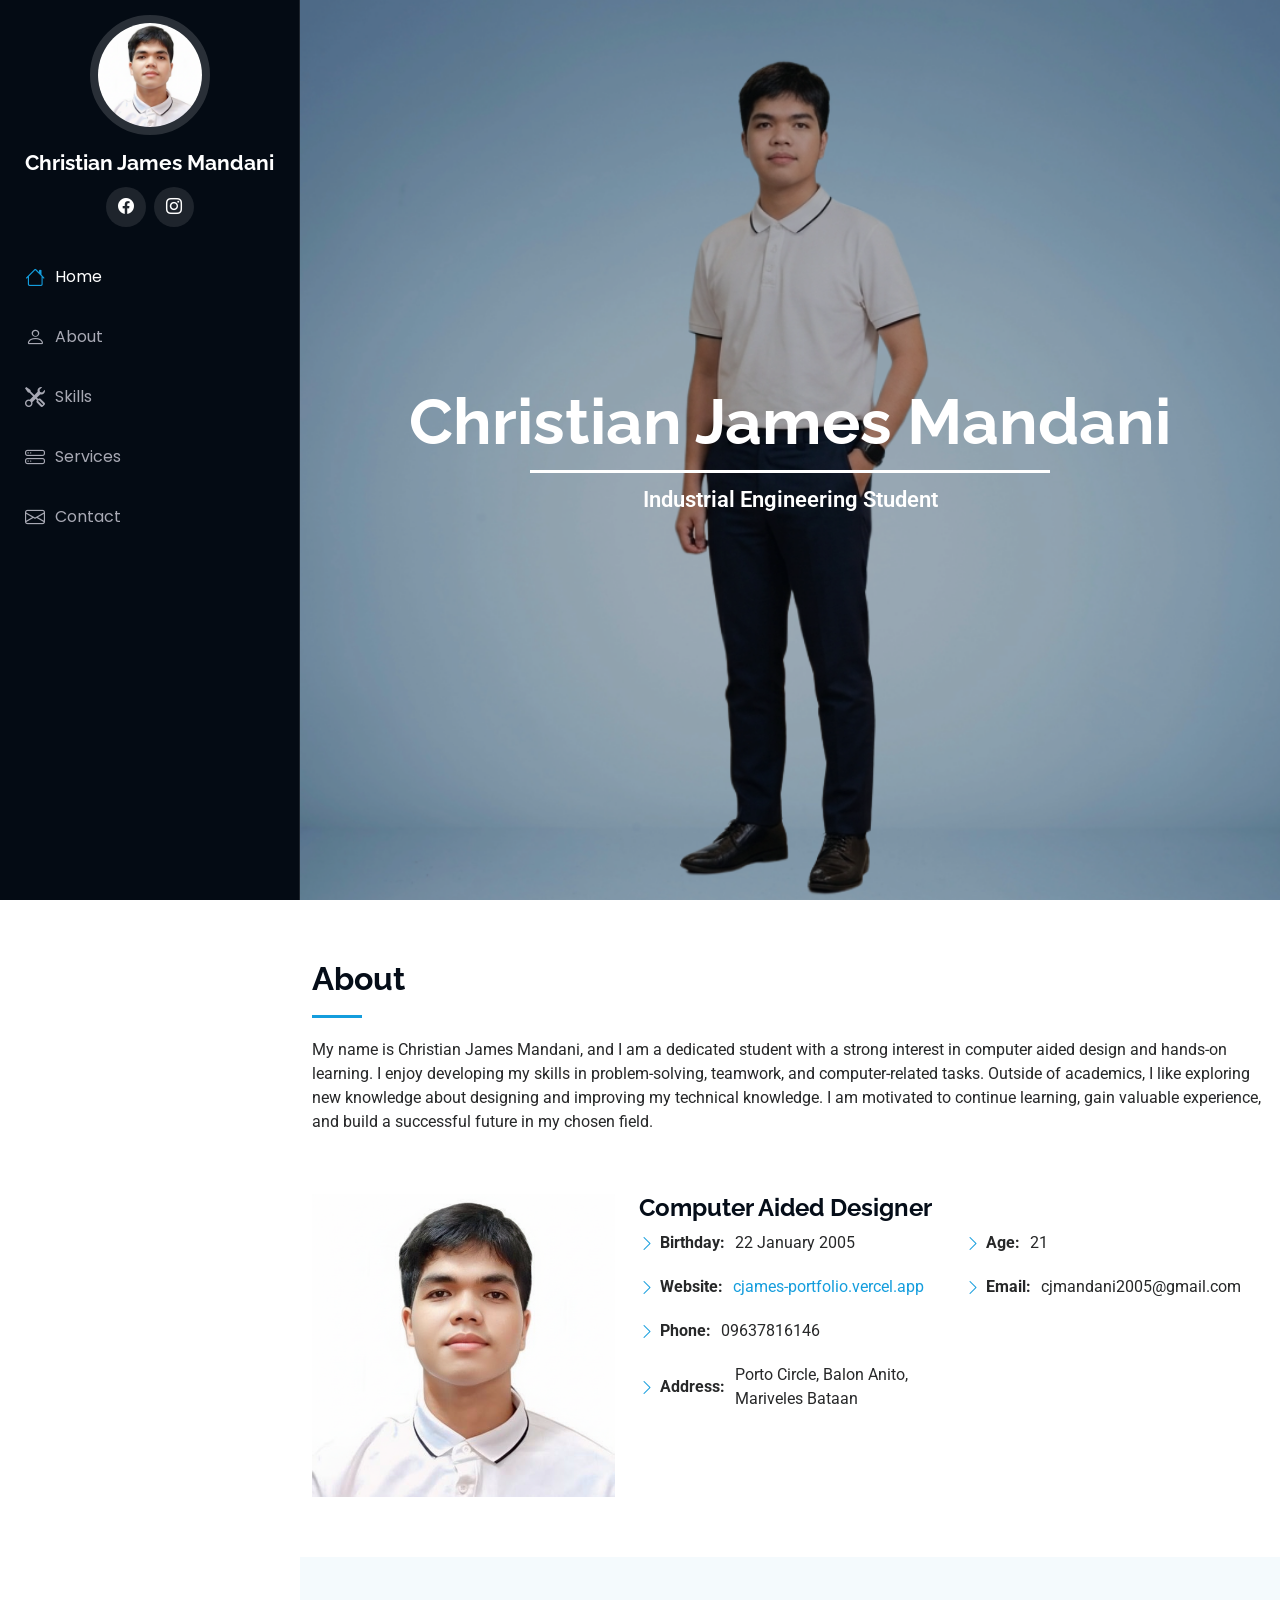
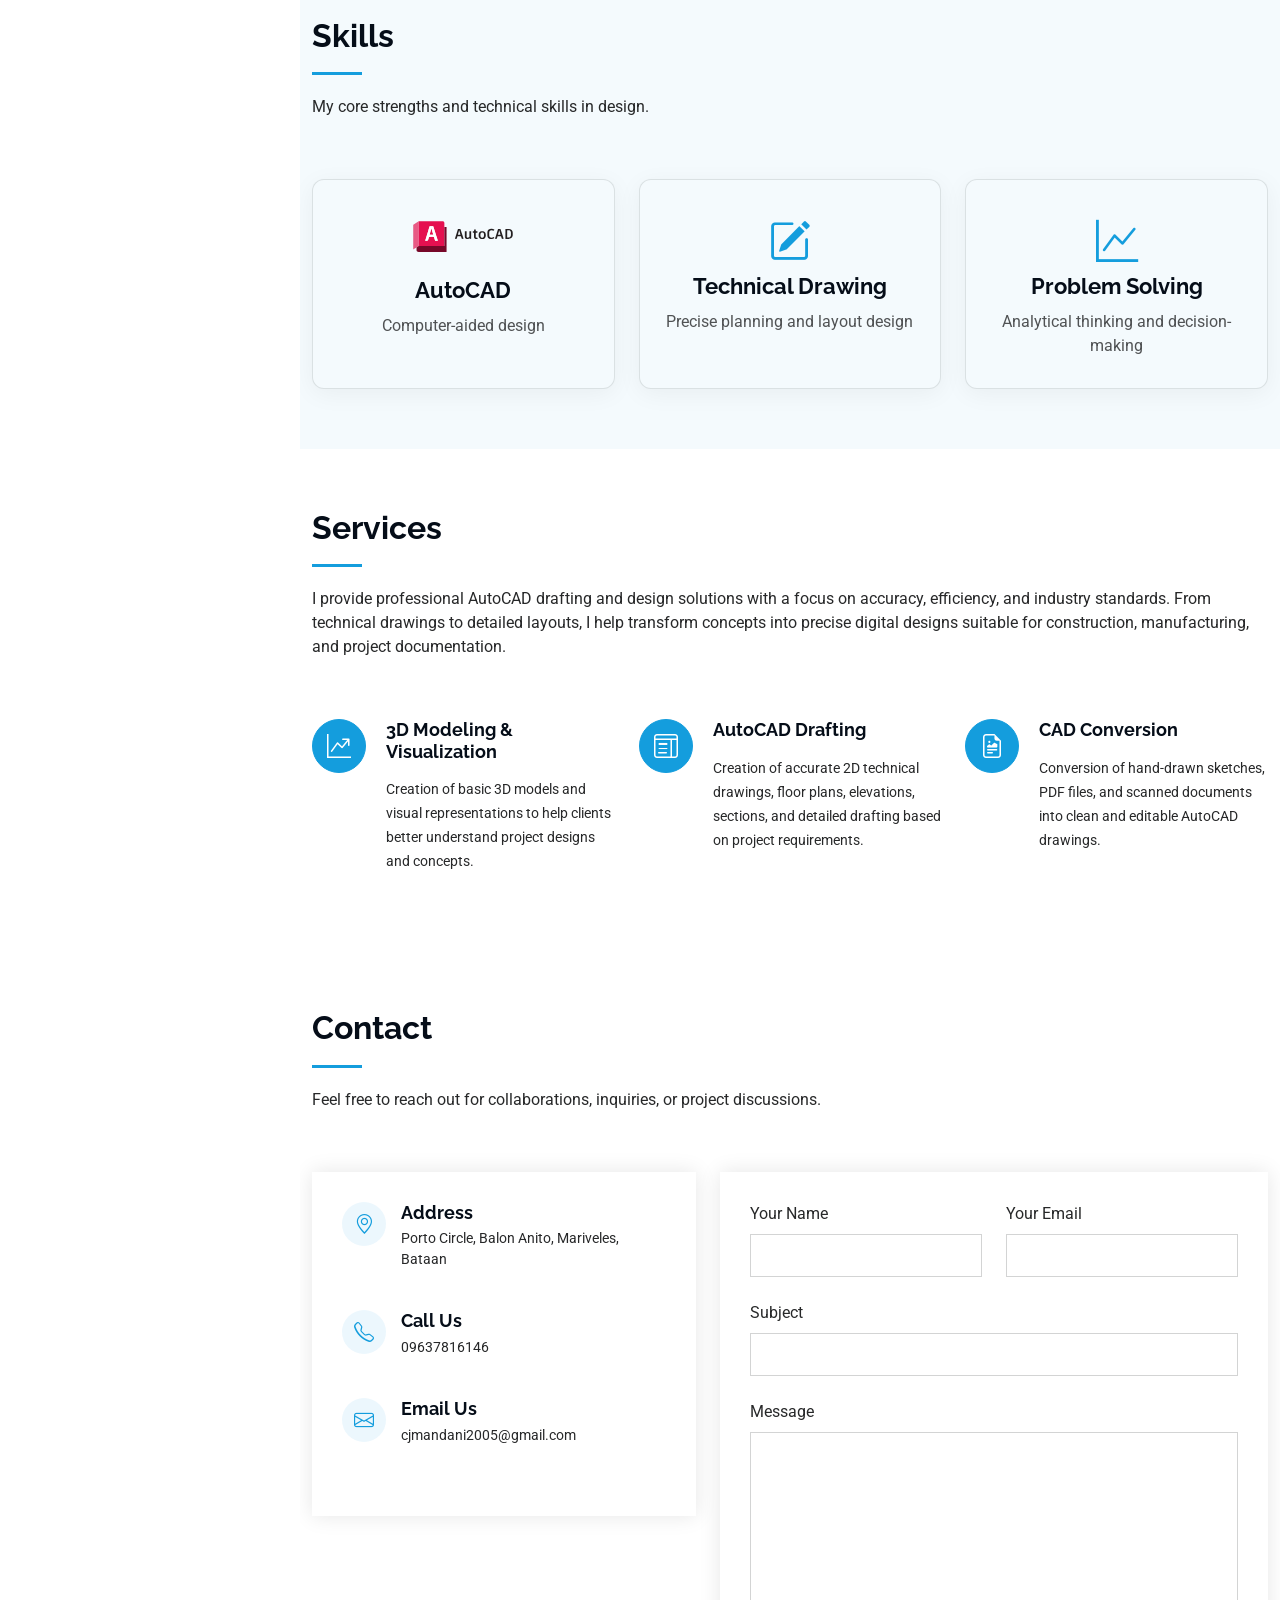
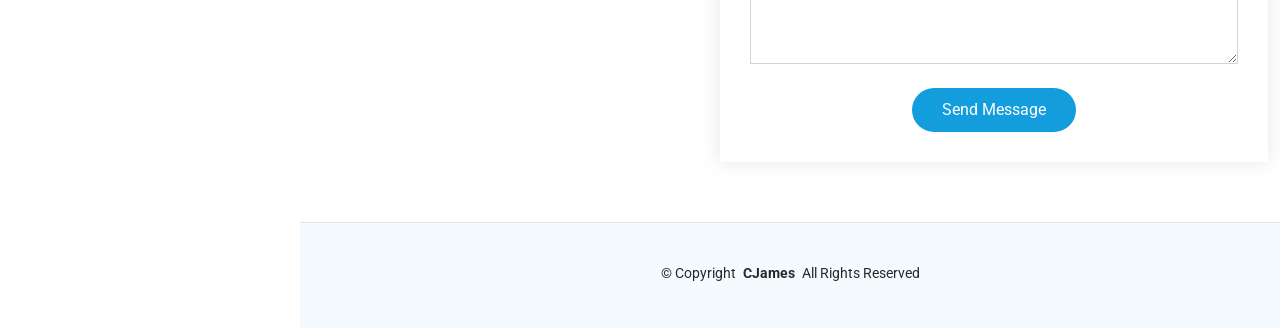
==== iPortfolio-1.0.0/iPortfolio-1.0.0/index.html @ 5c4e1d12 "Update copyright name in footer and remove design credits in index.html" ====
<!doctype html>
<html lang="en">
  <head>
    <meta charset="utf-8" />
    <meta content="width=device-width, initial-scale=1.0" name="viewport" />
    <title>CJames - Portfolio</title>
    <meta content="" name="description" />
    <meta content="" name="keywords" />

    <!-- Favicons -->
    <link href="assets/img/ID PIC 1X1,2X2.png" rel="icon" />
    <link href="assets/img/ID PIC 1X1,2X2.png" rel="apple-touch-icon" />

    <!-- Fonts -->
    <link href="https://fonts.googleapis.com" rel="preconnect" />
    <link href="https://fonts.gstatic.com" rel="preconnect" crossorigin />
    <link
      href="https://fonts.googleapis.com/css2?family=Roboto:ital,wght@0,100;0,300;0,400;0,500;0,700;0,900;1,100;1,300;1,400;1,500;1,700;1,900&family=Poppins:ital,wght@0,100;0,200;0,300;0,400;0,500;0,600;0,700;0,800;0,900;1,100;1,200;1,300;1,400;1,500;1,600;1,700;1,800;1,900&family=Raleway:ital,wght@0,100;0,200;0,300;0,400;0,500;0,600;0,700;0,800;0,900;1,100;1,200;1,300;1,400;1,500;1,600;1,700;1,800;1,900&display=swap"
      rel="stylesheet"
    />

    <!-- Vendor CSS Files -->
    <link
      href="assets/vendor/bootstrap/css/bootstrap.min.css"
      rel="stylesheet"
    />
    <link
      href="assets/vendor/bootstrap-icons/bootstrap-icons.css"
      rel="stylesheet"
    />
    <link href="assets/vendor/aos/aos.css" rel="stylesheet" />
    <link
      href="assets/vendor/glightbox/css/glightbox.min.css"
      rel="stylesheet"
    />
    <link href="assets/vendor/swiper/swiper-bundle.min.css" rel="stylesheet" />

    <!-- Main CSS File -->
    <link href="assets/css/main.css" rel="stylesheet" />

    <!-- =======================================================
  * Template Name: iPortfolio
  * Template URL: https://bootstrapmade.com/iportfolio-bootstrap-portfolio-websites-template/
  * Updated: Jun 29 2024 with Bootstrap v5.3.3
  * Author: BootstrapMade.com
  * License: https://bootstrapmade.com/license/
  ======================================================== -->
  </head>

  <body class="index-page">
    <header id="header" class="header dark-background d-flex flex-column">
      <i class="header-toggle d-xl-none bi bi-list"></i>

      <div class="profile-img">
        <img
          src="assets/img/ID PIC 1X1,2X2.png"
          alt="Profile picture"
          class="img-fluid rounded-circle"
        />
      </div>

      <a
        href="index.html"
        class="logo d-flex align-items-center justify-content-center"
      >
        <h1 class="sitename">Christian James Mandani</h1>
      </a>

      <div class="social-links text-center">
        <a
          href="https://www.facebook.com/jaymzz22"
          target="_blank"
          rel="noopener noreferrer"
          class="facebook"
          ><i class="bi bi-facebook"></i
        ></a>
        <a
          href="https://www.instagram.com/jaymzz22?igsh=a25qYXRpYWxrZzQ3"
          target="_blank"
          rel="noopener noreferrer"
          class="instagram"
          ><i class="bi bi-instagram"></i
        ></a>
      </div>

      <nav id="navmenu" class="navmenu">
        <ul>
          <li>
            <a href="#hero" class="active"
              ><i class="bi bi-house navicon"></i>Home</a
            >
          </li>
          <li>
            <a href="#about"><i class="bi bi-person navicon"></i> About</a>
          </li>
          <li>
            <a href="#skills"><i class="bi bi-tools navicon"></i> Skills</a>
          </li>
          <li>
            <a href="#services"
              ><i class="bi bi-hdd-stack navicon"></i> Services</a
            >
          </li>
          <li>
            <a href="#contact"
              ><i class="bi bi-envelope navicon"></i> Contact</a
            >
          </li>
        </ul>
      </nav>
    </header>

    <main class="main">
      <!-- Hero Section -->
      <section id="hero" class="hero section dark-background">
        <img
          src="assets/img/images.png"
          alt="Home background"
          data-aos="fade-in"
          class=""
        />

        <div class="container" data-aos="fade-up" data-aos-delay="100">
          <h2>Christian James Mandani</h2>
          <div class="hero-title-line"></div>
          <p class="hero-static-title">Industrial Engineering Student</p>
        </div>
      </section>
      <!-- /Hero Section -->

      <!-- About Section -->
      <section id="about" class="about section">
        <!-- Section Title -->
        <div class="container section-title" data-aos="fade-up">
          <h2>About</h2>
          <p>
            My name is Christian James Mandani, and I am a dedicated student
            with a strong interest in computer aided design and hands-on
            learning. I enjoy developing my skills in problem-solving, teamwork,
            and computer-related tasks. Outside of academics, I like exploring
            new knowledge about designing and improving my technical knowledge.
            I am motivated to continue learning, gain valuable experience, and
            build a successful future in my chosen field.
          </p>
        </div>
        <!-- End Section Title -->

        <div class="container" data-aos="fade-up" data-aos-delay="100">
          <div class="row gy-4 justify-content-center">
            <div class="col-lg-4">
              <img
                src="assets/img/ID PIC 1X1,2X2.png"
                class="img-fluid"
                alt="Profile picture"
              />
            </div>
            <div class="col-lg-8 content">
              <h2>Computer Aided Designer</h2>
              <div class="row">
                <div class="col-lg-6">
                  <ul>
                    <li>
                      <i class="bi bi-chevron-right"></i>
                      <strong>Birthday:</strong>
                      <span>22 January 2005</span>
                    </li>
                    <li>
                      <i class="bi bi-chevron-right"></i>
                      <strong>Website:</strong>
                      <span>
                        <a
                          href="https://cjames-portfolio.vercel.app"
                          target="_blank"
                          rel="noopener noreferrer"
                        >
                          cjames-portfolio.vercel.app
                        </a>
                      </span>
                    </li>
                    <li>
                      <i class="bi bi-chevron-right"></i>
                      <strong>Phone:</strong>
                      <span>09637816146</span>
                    </li>
                    <li>
                      <i class="bi bi-chevron-right"></i>
                      <strong>Address:</strong>
                      <span>Porto Circle, Balon Anito, Mariveles Bataan</span>
                    </li>
                  </ul>
                </div>
                <div class="col-lg-6">
                  <ul>
                    <li>
                      <i class="bi bi-chevron-right"></i>
                      <strong>Age:</strong>
                      <span>21</span>
                    </li>
                    <li>
                      <i class="bi bi-chevron-right"></i>
                      <strong>Email:</strong>
                      <span>cjmandani2005@gmail.com</span>
                    </li>
                  </ul>
                </div>
              </div>
            </div>
          </div>
        </div>
      </section>
      <!-- /About Section -->

      <!-- Skills Section -->
      <section id="skills" class="skills section light-background">
        <!-- Section Title -->
        <div class="container section-title" data-aos="fade-up">
          <h2>Skills</h2>
          <p>My core strengths and technical skills in design.</p>
        </div>
        <!-- End Section Title -->

        <div class="container" data-aos="fade-up" data-aos-delay="100">
          <div class="row g-4">
            <div class="col-md-6 col-lg-4">
              <div class="skill-card text-center">
                <img
                  src="assets/img/icons/AutoCad_new_logo.svg"
                  alt="AutoCAD icon"
                  class="skill-icon"
                />
                <h4>AutoCAD</h4>
                <p>Computer-aided design</p>
              </div>
            </div>
            <div class="col-md-6 col-lg-4">
              <div class="skill-card text-center">
                <i class="bi bi-pencil-square"></i>
                <h4>Technical Drawing</h4>
                <p>Precise planning and layout design</p>
              </div>
            </div>
            <div class="col-md-6 col-lg-4">
              <div class="skill-card text-center">
                <i class="bi bi-graph-up"></i>
                <h4>Problem Solving</h4>
                <p>Analytical thinking and decision-making</p>
              </div>
            </div>
          </div>
        </div>
      </section>
      <!-- /Skills Section -->

      <!-- Services Section -->
      <section id="services" class="services section">
        <!-- Section Title -->
        <div class="container section-title" data-aos="fade-up">
          <h2>Services</h2>
          <p>
            I provide professional AutoCAD drafting and design solutions with a
            focus on accuracy, efficiency, and industry standards. From
            technical drawings to detailed layouts, I help transform concepts
            into precise digital designs suitable for construction,
            manufacturing, and project documentation.
          </p>
        </div>
        <!-- End Section Title -->

        <div class="container">
          <div class="row gy-4">
            <div
              class="col-lg-4 col-md-6 service-item d-flex"
              data-aos="fade-up"
              data-aos-delay="100"
            >
              <div class="icon flex-shrink-0">
                <i class="bi bi-graph-up-arrow"></i>
              </div>
              <div>
                <h4 class="title">
                  <a href="service-details.html" class="stretched-link"
                    >3D Modeling &amp; Visualization</a
                  >
                </h4>
                <p class="description">
                  Creation of basic 3D models and visual representations to help
                  clients better understand project designs and concepts.
                </p>
              </div>
            </div>
            <!-- End Service Item -->

            <div
              class="col-lg-4 col-md-6 service-item d-flex"
              data-aos="fade-up"
              data-aos-delay="200"
            >
              <div class="icon flex-shrink-0">
                <i class="bi bi-layout-text-window"></i>
              </div>
              <div>
                <h4 class="title">
                  <a href="service-details.html" class="stretched-link"
                    >AutoCAD Drafting</a
                  >
                </h4>
                <p class="description">
                  Creation of accurate 2D technical drawings, floor plans,
                  elevations, sections, and detailed drafting based on project
                  requirements.
                </p>
              </div>
            </div>
            <!-- End Service Item -->

            <div
              class="col-lg-4 col-md-6 service-item d-flex"
              data-aos="fade-up"
              data-aos-delay="300"
            >
              <div class="icon flex-shrink-0">
                <i class="bi bi-file-earmark-richtext"></i>
              </div>
              <div>
                <h4 class="title">
                  <a href="service-details.html" class="stretched-link"
                    >CAD Conversion</a
                  >
                </h4>
                <p class="description">
                  Conversion of hand-drawn sketches, PDF files, and scanned
                  documents into clean and editable AutoCAD drawings.
                </p>
              </div>
            </div>
            <!-- End Service Item -->
          </div>
        </div>
      </section>
      <!-- /Services Section -->

      <!-- Contact Section -->
      <section id="contact" class="contact section">
        <!-- Section Title -->
        <div class="container section-title" data-aos="fade-up">
          <h2>Contact</h2>
          <p>
            Feel free to reach out for collaborations, inquiries, or project
            discussions.
          </p>
        </div>
        <!-- End Section Title -->

        <div class="container" data-aos="fade-up" data-aos-delay="100">
          <div class="row gy-4">
            <div class="col-lg-5">
              <div class="info-wrap">
                <div
                  class="info-item d-flex"
                  data-aos="fade-up"
                  data-aos-delay="200"
                >
                  <i class="bi bi-geo-alt flex-shrink-0"></i>
                  <div>
                    <h3>Address</h3>
                    <p>Porto Circle, Balon Anito, Mariveles, Bataan</p>
                  </div>
                </div>
                <!-- End Info Item -->

                <div
                  class="info-item d-flex"
                  data-aos="fade-up"
                  data-aos-delay="300"
                >
                  <i class="bi bi-telephone flex-shrink-0"></i>
                  <div>
                    <h3>Call Us</h3>
                    <p>09637816146</p>
                  </div>
                </div>
                <!-- End Info Item -->

                <div
                  class="info-item d-flex"
                  data-aos="fade-up"
                  data-aos-delay="400"
                >
                  <i class="bi bi-envelope flex-shrink-0"></i>
                  <div>
                    <h3>Email Us</h3>
                    <p>cjmandani2005@gmail.com</p>
                  </div>
                </div>
                <!-- End Info Item -->
              </div>
            </div>

            <div class="col-lg-7">
              <form
                action="https://formsubmit.co/cjmandani2005@gmail.com"
                method="POST"
                class="php-email-form"
                target="hidden_iframe"
                data-aos="fade-up"
                data-aos-delay="200"
              >
                <div class="row gy-4">
                  <div class="col-md-6">
                    <label for="name-field" class="pb-2">Your Name</label>
                    <input
                      type="text"
                      name="name"
                      id="name-field"
                      class="form-control"
                      required=""
                    />
                  </div>

                  <div class="col-md-6">
                    <label for="email-field" class="pb-2">Your Email</label>
                    <input
                      type="email"
                      class="form-control"
                      name="email"
                      id="email-field"
                      required=""
                    />
                  </div>

                  <div class="col-md-12">
                    <label for="subject-field" class="pb-2">Subject</label>
                    <input
                      type="text"
                      class="form-control"
                      name="subject"
                      id="subject-field"
                      required=""
                    />
                  </div>

                  <div class="col-md-12">
                    <label for="message-field" class="pb-2">Message</label>
                    <textarea
                      class="form-control"
                      name="message"
                      rows="10"
                      id="message-field"
                      required=""
                    ></textarea>
                  </div>

                  <div class="col-md-12 text-center">
                    <input type="hidden" name="_captcha" value="false" />
                    <input type="hidden" name="_template" value="table" />
                    <input
                      type="hidden"
                      name="_next"
                      value="https://cjames-portfolio.vercel.app"
                    />
                    <button type="submit">Send Message</button>
                  </div>
                </div>
              </form>
              <iframe
                name="hidden_iframe"
                id="hidden-iframe"
                style="display: none"
              ></iframe>

              <div class="contact-modal" id="contact-success-modal">
                <div class="contact-modal-content">
                  <h3>Message Sent</h3>
                  <p>Your message has been sent successfully.</p>
                  <button type="button" data-close-contact-modal>Close</button>
                </div>
              </div>
            </div>
            <!-- End Contact Form -->
          </div>
        </div>
      </section>
      <!-- /Contact Section -->
    </main>

    <footer id="footer" class="footer position-relative light-background">
      <div class="container">
        <div class="copyright text-center">
          <p>
            © <span>Copyright</span>
            <strong class="px-1 sitename">CJames</strong>
            <span>All Rights Reserved</span>
          </p>
        </div>
        <div class="credits">
          <!-- All the links in the footer should remain intact. -->
          <!-- You can delete the links only if you've purchased the pro version. -->
          <!-- Licensing information: https://bootstrapmade.com/license/ -->
          <!-- Purchase the pro version with working PHP/AJAX contact form: [buy-url] -->
        </div>
      </div>
    </footer>

    <!-- Scroll Top -->
    <a
      href="#"
      id="scroll-top"
      class="scroll-top d-flex align-items-center justify-content-center"
      ><i class="bi bi-arrow-up-short"></i
    ></a>

    <!-- Preloader -->
    <div id="preloader"></div>

    <!-- Vendor JS Files -->
    <script src="assets/vendor/bootstrap/js/bootstrap.bundle.min.js"></script>
    <script src="assets/vendor/aos/aos.js"></script>
    <script src="assets/vendor/typed.js/typed.umd.js"></script>
    <script src="assets/vendor/purecounter/purecounter_vanilla.js"></script>
    <script src="assets/vendor/waypoints/noframework.waypoints.js"></script>
    <script src="assets/vendor/glightbox/js/glightbox.min.js"></script>
    <script src="assets/vendor/imagesloaded/imagesloaded.pkgd.min.js"></script>
    <script src="assets/vendor/isotope-layout/isotope.pkgd.min.js"></script>
    <script src="assets/vendor/swiper/swiper-bundle.min.js"></script>

    <!-- Main JS File -->
    <script src="assets/js/main.js"></script>
    <script>
      document.addEventListener("DOMContentLoaded", function () {
        const form = document.querySelector("#contact .php-email-form");
        const modal = document.getElementById("contact-success-modal");
        const closeButton = document.querySelector(
          "[data-close-contact-modal]",
        );
        const iframe = document.getElementById("hidden-iframe");
        let hasSubmitted = false;

        if (!form || !modal || !iframe || !closeButton) return;

        form.addEventListener("submit", function () {
          hasSubmitted = true;
        });

        iframe.addEventListener("load", function () {
          if (!hasSubmitted) return;
          modal.classList.add("show");
          form.reset();
          hasSubmitted = false;
        });

        closeButton.addEventListener("click", function () {
          modal.classList.remove("show");
        });
      });
    </script>
  </body>
</html>
---- iPortfolio-1.0.0/iPortfolio-1.0.0/assets/css/main.css ----
/**
* Template Name: iPortfolio
* Template URL: https://bootstrapmade.com/iportfolio-bootstrap-portfolio-websites-template/
* Updated: Jun 29 2024 with Bootstrap v5.3.3
* Author: BootstrapMade.com
* License: https://bootstrapmade.com/license/
*/

/*--------------------------------------------------------------
# Font & Color Variables
# Help: https://bootstrapmade.com/color-system/
--------------------------------------------------------------*/
/* Fonts */
:root {
  --default-font:
    "Roboto", system-ui, -apple-system, "Segoe UI", Roboto, "Helvetica Neue",
    Arial, "Noto Sans", "Liberation Sans", sans-serif, "Apple Color Emoji",
    "Segoe UI Emoji", "Segoe UI Symbol", "Noto Color Emoji";
  --heading-font: "Raleway", sans-serif;
  --nav-font: "Poppins", sans-serif;
}

/* Global Colors - The following color variables are used throughout the website. Updating them here will change the color scheme of the entire website */
:root {
  --background-color: #ffffff; /* Background color for the entire website, including individual sections */
  --default-color: #272829; /* Default color used for the majority of the text content across the entire website */
  --heading-color: #050d18; /* Color for headings, subheadings and title throughout the website */
  --accent-color: #149ddd; /* Accent color that represents your brand on the website. It's used for buttons, links, and other elements that need to stand out */
  --surface-color: #ffffff; /* The surface color is used as a background of boxed elements within sections, such as cards, icon boxes, or other elements that require a visual separation from the global background. */
  --contrast-color: #ffffff; /* Contrast color for text, ensuring readability against backgrounds of accent, heading, or default colors. */
}

/* Nav Menu Colors - The following color variables are used specifically for the navigation menu. They are separate from the global colors to allow for more customization options */
:root {
  --nav-color: #a8a9b4; /* The default color of the main navmenu links */
  --nav-hover-color: #ffffff; /* Applied to main navmenu links when they are hovered over or active */
  --nav-mobile-background-color: #040b14; /* Used as the background color for mobile navigation menu */
  --nav-dropdown-background-color: #040b14; /* Used as the background color for dropdown items that appear when hovering over primary navigation items */
  --nav-dropdown-color: #a8a9b4; /* Used for navigation links of the dropdown items in the navigation menu. */
  --nav-dropdown-hover-color: #ffffff; /* Similar to --nav-hover-color, this color is applied to dropdown navigation links when they are hovered over. */
}

/* Color Presets - These classes override global colors when applied to any section or element, providing reuse of the sam color scheme. */

.light-background {
  --background-color: #f4fafd;
  --surface-color: #ffffff;
}

.dark-background {
  --background-color: #040b14;
  --default-color: #ffffff;
  --heading-color: #ffffff;
  --surface-color: #151f2b;
  --contrast-color: #ffffff;
}

/* Smooth scroll */
:root {
  scroll-behavior: smooth;
}

/*--------------------------------------------------------------
# General Styling & Shared Classes
--------------------------------------------------------------*/
body {
  color: var(--default-color);
  background-color: var(--background-color);
  font-family: var(--default-font);
}

a {
  color: var(--accent-color);
  text-decoration: none;
  transition: 0.3s;
}

a:hover {
  color: color-mix(in srgb, var(--accent-color), transparent 25%);
  text-decoration: none;
}

h1,
h2,
h3,
h4,
h5,
h6 {
  color: var(--heading-color);
  font-family: var(--heading-font);
}

/* PHP Email Form Messages
------------------------------*/
.php-email-form .error-message {
  display: none;
  background: #df1529;
  color: #ffffff;
  text-align: left;
  padding: 15px;
  margin-bottom: 24px;
  font-weight: 600;
}

.php-email-form .sent-message {
  display: none;
  color: #ffffff;
  background: #059652;
  text-align: center;
  padding: 15px;
  margin-bottom: 24px;
  font-weight: 600;
}

.php-email-form .loading {
  display: none;
  background: var(--surface-color);
  text-align: center;
  padding: 15px;
  margin-bottom: 24px;
}

.php-email-form .loading:before {
  content: "";
  display: inline-block;
  border-radius: 50%;
  width: 24px;
  height: 24px;
  margin: 0 10px -6px 0;
  border: 3px solid var(--accent-color);
  border-top-color: var(--surface-color);
  animation: php-email-form-loading 1s linear infinite;
}

@keyframes php-email-form-loading {
  0% {
    transform: rotate(0deg);
  }

  100% {
    transform: rotate(360deg);
  }
}

/*--------------------------------------------------------------
# Global Header
--------------------------------------------------------------*/
.header {
  color: var(--default-color);
  background-color: var(--background-color);
  position: fixed;
  top: 0;
  left: 0;
  bottom: 0;
  padding: 0 15px;
  width: 300px;
  transition: all ease-in-out 0.3s;
  overflow-y: auto;
  z-index: 997;
  border-right: 1px solid
    color-mix(in srgb, var(--default-color), transparent 90%);
}

.header .profile-img img {
  margin: 15px auto;
  display: block;
  width: 120px;
  border: 8px solid color-mix(in srgb, var(--default-color), transparent 85%);
}

.header .logo {
  line-height: 1;
  margin-bottom: 12px;
  white-space: nowrap;
}

.header .logo img {
  max-height: 32px;
  margin-right: 8px;
}

.header .logo h1 {
  font-size: 21px;
  margin: 0;
  font-weight: 700;
  color: var(--heading-color);
  white-space: nowrap;
  overflow: hidden;
  text-overflow: ellipsis;
}

.header .social-links {
  margin: 0 0 20px 0;
}

.header .social-links a {
  font-size: 16px;
  display: inline-flex;
  align-items: center;
  justify-content: center;
  background: color-mix(in srgb, var(--default-color), transparent 90%);
  color: var(--default-color);
  margin: 0 2px;
  border-radius: 50%;
  text-align: center;
  width: 40px;
  height: 40px;
  transition: 0.3s;
}

.header .social-links a:hover {
  color: var(--contrast-color);
  background: var(--accent-color);
}

@media (min-width: 1200px) {
  .header ~ main,
  .header ~ #footer {
    margin-left: 300px;
  }
}

@media (max-width: 1199px) {
  .header {
    left: -100%;
  }
}

.header.header-show {
  left: 0;
}

.header .header-toggle {
  color: var(--contrast-color);
  background-color: var(--accent-color);
  font-size: 22px;
  display: flex;
  align-items: center;
  justify-content: center;
  width: 40px;
  height: 40px;
  border-radius: 50%;
  cursor: pointer;
  position: fixed;
  top: 15px;
  right: 15px;
  z-index: 9999;
  transition: background-color 0.3s;
}

.header .header-toggle:hover {
  color: var(--contrast-color);
  background-color: color-mix(in srgb, var(--accent-color) 90%, white 15%);
}

/*--------------------------------------------------------------
# Navigation Menu
--------------------------------------------------------------*/
.mobile-nav-toggle {
  display: none;
}

.navmenu {
  padding: 0;
  z-index: 9997;
}

.navmenu ul {
  list-style: none;
  padding: 0 0 20px 0;
  margin: 0;
}

.navmenu a,
.navmenu a:focus {
  color: var(--nav-color);
  padding: 15px 10px;
  font-family: var(--nav-font);
  font-size: 16px;
  font-weight: 400;
  display: flex;
  align-items: center;
  white-space: nowrap;
  transition: 0.3s;
  width: 100%;
}

.navmenu a .navicon,
.navmenu a:focus .navicon {
  font-size: 20px;
  margin-right: 10px;
}

.navmenu a .toggle-dropdown,
.navmenu a:focus .toggle-dropdown {
  font-size: 12px;
  line-height: 0;
  margin-left: auto;
  width: 30px;
  height: 30px;
  display: flex;
  align-items: center;
  justify-content: center;
  border-radius: 50%;
  transition: 0.3s;
  flex-shrink: 0;
  background-color: color-mix(in srgb, var(--accent-color), transparent 90%);
}

.navmenu a .toggle-dropdown:hover,
.navmenu a:focus .toggle-dropdown:hover {
  background-color: var(--accent-color);
  color: var(--contrast-color);
}

.navmenu a:hover,
.navmenu .active,
.navmenu .active:focus {
  color: var(--nav-hover-color);
}

.navmenu a:hover .navicon,
.navmenu .active .navicon,
.navmenu .active:focus .navicon {
  color: var(--accent-color);
}

.navmenu .active .toggle-dropdown,
.navmenu .active:focus .toggle-dropdown {
  background-color: var(--accent-color);
  color: var(--contrast-color);
  transform: rotate(180deg);
}

.navmenu .dropdown {
  display: block;
}

.navmenu .dropdown a,
.navmenu .dropdown a:focus {
  color: --nav-dropdown-color;
}

.navmenu .dropdown a:hover,
.navmenu .dropdown .active,
.navmenu .dropdown .active:focus {
  color: var(--nav-dropdown-hover-color);
}

.navmenu .dropdown ul {
  position: static;
  display: none;
  z-index: 99;
  padding: 5px 10px;
  margin: 5px 10px;
  background-color: var(--nav-dropdown-background-color);
  border: 1px solid color-mix(in srgb, var(--default-color), transparent 90%);
  box-shadow: none;
  transition: all 0.5s ease-in-out;
}

.navmenu .dropdown ul ul {
  background-color: rgba(33, 37, 41, 0.1);
}

.navmenu .dropdown > .dropdown-active {
  display: block;
  background-color: rgba(33, 37, 41, 0.03);
}

/*--------------------------------------------------------------
# Global Footer
--------------------------------------------------------------*/
.footer {
  color: var(--default-color);
  background-color: var(--background-color);
  font-size: 14px;
  padding: 40px 0;
  position: relative;
  border-top: 1px solid
    color-mix(in srgb, var(--default-color), transparent 90%);
}

.footer .copyright p {
  margin-bottom: 0;
}

.footer .credits {
  margin-top: 4px;
  font-size: 13px;
  text-align: center;
}

/*--------------------------------------------------------------
# Preloader
--------------------------------------------------------------*/
#preloader {
  position: fixed;
  inset: 0;
  z-index: 999999;
  overflow: hidden;
  background: var(--background-color);
  transition: all 0.6s ease-out;
}

#preloader:before {
  content: "";
  position: fixed;
  top: calc(50% - 30px);
  left: calc(50% - 30px);
  border: 6px solid #ffffff;
  border-color: var(--accent-color) transparent var(--accent-color) transparent;
  border-radius: 50%;
  width: 60px;
  height: 60px;
  animation: animate-preloader 1.5s linear infinite;
}

@keyframes animate-preloader {
  0% {
    transform: rotate(0deg);
  }

  100% {
    transform: rotate(360deg);
  }
}

/*--------------------------------------------------------------
# Scroll Top Button
--------------------------------------------------------------*/
.scroll-top {
  position: fixed;
  visibility: hidden;
  opacity: 0;
  right: 15px;
  bottom: -15px;
  z-index: 99999;
  background-color: var(--accent-color);
  width: 44px;
  height: 44px;
  border-radius: 50px;
  transition: all 0.4s;
}

.scroll-top i {
  font-size: 24px;
  color: var(--contrast-color);
  line-height: 0;
}

.scroll-top:hover {
  background-color: color-mix(in srgb, var(--accent-color), transparent 20%);
  color: var(--contrast-color);
}

.scroll-top.active {
  visibility: visible;
  opacity: 1;
  bottom: 15px;
}

/*--------------------------------------------------------------
# Disable aos animation delay on mobile devices
--------------------------------------------------------------*/
@media screen and (max-width: 768px) {
  [data-aos-delay] {
    transition-delay: 0 !important;
  }
}

/*--------------------------------------------------------------
# Global Page Titles & Breadcrumbs
--------------------------------------------------------------*/
.page-title {
  color: var(--default-color);
  background-color: var(--background-color);
  padding: 25px 0;
  position: relative;
}

.page-title h1 {
  font-size: 24px;
  font-weight: 700;
}

.page-title .breadcrumbs ol {
  display: flex;
  flex-wrap: wrap;
  list-style: none;
  padding: 0;
  margin: 0;
  font-size: 14px;
  font-weight: 400;
}

.page-title .breadcrumbs ol li + li {
  padding-left: 10px;
}

.page-title .breadcrumbs ol li + li::before {
  content: "/";
  display: inline-block;
  padding-right: 10px;
  color: color-mix(in srgb, var(--default-color), transparent 70%);
}

/*--------------------------------------------------------------
# Global Sections
--------------------------------------------------------------*/
section,
.section {
  color: var(--default-color);
  background-color: var(--background-color);
  padding: 60px 0;
  overflow: clip;
}

/*--------------------------------------------------------------
# Global Section Titles
--------------------------------------------------------------*/
.section-title {
  padding-bottom: 60px;
  position: relative;
}

.section-title h2 {
  font-size: 32px;
  font-weight: 700;
  margin-bottom: 20px;
  padding-bottom: 20px;
  position: relative;
}

.section-title h2:after {
  content: "";
  position: absolute;
  display: block;
  width: 50px;
  height: 3px;
  background: var(--accent-color);
  left: 0;
  bottom: 0;
}

.section-title p {
  margin-bottom: 0;
}

/*--------------------------------------------------------------
# Hero Section
--------------------------------------------------------------*/
.hero {
  width: 100%;
  min-height: 100vh;
  position: relative;
  padding: 80px 0;
  display: flex;
  align-items: center;
  justify-content: center;
}

.hero img {
  position: absolute;
  inset: 0;
  display: block;
  width: 100%;
  height: 100%;
  object-fit: cover;
  z-index: 1;
}

.hero:before {
  content: "";
  background: color-mix(in srgb, var(--background-color), transparent 70%);
  position: absolute;
  inset: 0;
  z-index: 2;
}

.hero .container {
  position: relative;
  z-index: 3;
  text-align: center;
}

.hero h2 {
  margin: 0 auto;
  font-size: 64px;
  font-weight: 700;
  text-align: center;
}

.hero p {
  margin: 5px 0 0 0;
  font-size: 26px;
}

.hero .hero-static-title {
  margin: 10px auto 0;
  font-size: 22px;
  font-weight: 600;
  color: var(--default-color);
  text-align: center;
}

.hero .hero-title-line {
  width: 100%;
  max-width: 520px;
  height: 3px;
  background: #ffffff;
  margin: 10px auto 0;
}

.hero p span {
  letter-spacing: 1px;
  border-bottom: 2px solid var(--accent-color);
}

.hero .social-links {
  margin-top: 25px;
}

.hero .social-links a {
  font-size: 24px;
  display: inline-block;
  color: color-mix(in srgb, var(--default-color), transparent 50%);
  line-height: 1;
  margin-right: 20px;
  transition: 0.3s;
}

.hero .social-links a:hover {
  color: var(--accent-color);
}

@media (max-width: 768px) {
  .hero h2 {
    font-size: 32px;
  }

  .hero p {
    font-size: 20px;
  }
}

/*--------------------------------------------------------------
# About Section
--------------------------------------------------------------*/
.about .content h2 {
  font-weight: 700;
  font-size: 24px;
}

.about .content ul {
  list-style: none;
  padding: 0;
}

.about .content ul li {
  margin-bottom: 20px;
  display: flex;
  align-items: center;
}

.about .content ul strong {
  margin-right: 10px;
}

.about .content ul i {
  font-size: 16px;
  margin-right: 5px;
  color: var(--accent-color);
  line-height: 0;
}

/*--------------------------------------------------------------
# Stats Section
--------------------------------------------------------------*/
.stats .stats-item {
  padding: 30px;
  width: 100%;
}

.stats .stats-item i {
  color: var(--accent-color);
  display: block;
  font-size: 44px;
  float: left;
  line-height: 0;
}

.stats .stats-item .purecounter {
  color: var(--heading-color);
  font-size: 48px;
  line-height: 40px;
  display: block;
  font-weight: 700;
  margin-left: 60px;
}

.stats .stats-item p {
  color: color-mix(in srgb, var(--default-color), transparent 40%);
  padding: 15px 0 0 0;
  margin: 0 0 0 60px;
  font-family: var(--heading-font);
  font-size: 14px;
}

/*--------------------------------------------------------------
# Skills Section
--------------------------------------------------------------*/
.skills .skill-card {
  background: var(--background-color);
  border: 1px solid color-mix(in srgb, var(--default-color), transparent 88%);
  border-radius: 12px;
  padding: 30px 20px;
  box-shadow: 0 5px 25px rgba(0, 0, 0, 0.05);
  height: 100%;
}

.skills .skill-card i {
  font-size: 42px;
  color: var(--accent-color);
  margin-bottom: 15px;
}

.skills .skill-card .skill-icon {
  width: 100px;
  height: 52px;
  margin-bottom: 15px;
  object-fit: contain;
  display: block;
  margin-left: auto;
  margin-right: auto;
}

.skills .skill-card h4 {
  font-size: 22px;
  font-weight: 700;
  margin-bottom: 10px;
}

.skills .skill-card p {
  margin-bottom: 0;
  color: color-mix(in srgb, var(--default-color), transparent 20%);
  line-height: 1.5;
  margin-top: 0;
}

/*--------------------------------------------------------------
# Resume Section
--------------------------------------------------------------*/
.resume .resume-title {
  color: var(--heading-color);
  font-size: 26px;
  font-weight: 700;
  margin-top: 20px;
  margin-bottom: 20px;
}

.resume .resume-item {
  padding: 0 0 20px 20px;
  margin-top: -2px;
  border-left: 2px solid var(--accent-color);
  position: relative;
}

.resume .resume-item h4 {
  line-height: 18px;
  font-size: 18px;
  font-weight: 600;
  text-transform: uppercase;
  color: color-mix(in srgb, var(--default-color), transparent 20%);
  margin-bottom: 10px;
}

.resume .resume-item h5 {
  font-size: 16px;
  padding: 5px 15px;
  display: inline-block;
  font-weight: 600;
  margin-bottom: 10px;
}

.resume .resume-item ul {
  padding-left: 20px;
}

.resume .resume-item ul li {
  padding-bottom: 10px;
}

.resume .resume-item:last-child {
  padding-bottom: 0;
}

.resume .resume-item::before {
  content: "";
  position: absolute;
  width: 16px;
  height: 16px;
  border-radius: 50px;
  left: -9px;
  top: 0;
  background: var(--background-color);
  border: 2px solid var(--accent-color);
}

/*--------------------------------------------------------------
# Portfolio Section
--------------------------------------------------------------*/
.portfolio .portfolio-filters {
  padding: 0;
  margin: 0 auto 20px auto;
  list-style: none;
  text-align: center;
}

.portfolio .portfolio-filters li {
  cursor: pointer;
  display: inline-block;
  padding: 0;
  font-size: 14px;
  font-weight: 400;
  margin: 0 10px;
  line-height: 1;
  text-transform: uppercase;
  margin-bottom: 10px;
  transition: all 0.3s ease-in-out;
}

.portfolio .portfolio-filters li:hover,
.portfolio .portfolio-filters li.filter-active {
  color: var(--accent-color);
}

.portfolio .portfolio-filters li:first-child {
  margin-left: 0;
}

.portfolio .portfolio-filters li:last-child {
  margin-right: 0;
}

@media (max-width: 575px) {
  .portfolio .portfolio-filters li {
    font-size: 14px;
    margin: 0 5px;
  }
}

.portfolio .portfolio-content {
  position: relative;
  overflow: hidden;
}

.portfolio .portfolio-content img {
  transition: 0.3s;
}

.portfolio .portfolio-content .portfolio-info {
  opacity: 0;
  position: absolute;
  inset: 0;
  z-index: 3;
  transition: all ease-in-out 0.3s;
  background: rgba(0, 0, 0, 0.6);
  padding: 15px;
}

.portfolio .portfolio-content .portfolio-info h4 {
  font-size: 14px;
  padding: 5px 10px;
  font-weight: 400;
  color: #ffffff;
  display: inline-block;
  background-color: var(--accent-color);
}

.portfolio .portfolio-content .portfolio-info p {
  position: absolute;
  bottom: 10px;
  text-align: center;
  display: inline-block;
  left: 0;
  right: 0;
  font-size: 16px;
  font-weight: 600;
  color: rgba(255, 255, 255, 0.8);
}

.portfolio .portfolio-content .portfolio-info .preview-link,
.portfolio .portfolio-content .portfolio-info .details-link {
  position: absolute;
  left: calc(50% - 40px);
  font-size: 26px;
  top: calc(50% - 14px);
  color: #fff;
  transition: 0.3s;
  line-height: 1.2;
}

.portfolio .portfolio-content .portfolio-info .preview-link:hover,
.portfolio .portfolio-content .portfolio-info .details-link:hover {
  color: var(--accent-color);
}

.portfolio .portfolio-content .portfolio-info .details-link {
  left: 50%;
  font-size: 34px;
  line-height: 0;
}

.portfolio .portfolio-content:hover .portfolio-info {
  opacity: 1;
}

.portfolio .portfolio-content:hover img {
  transform: scale(1.1);
}

/*--------------------------------------------------------------
# Services Section
--------------------------------------------------------------*/
.services .service-item {
  position: relative;
}

.services .service-item .icon {
  background: var(--accent-color);
  display: flex;
  align-items: center;
  justify-content: center;
  width: 54px;
  height: 54px;
  border-radius: 50%;
  transition: 0.5s;
  border: 1px solid var(--accent-color);
  margin-right: 20px;
}

.services .service-item .icon i {
  color: var(--contrast-color);
  font-size: 24px;
  line-height: 0;
}

.services .service-item:hover .icon {
  background: var(--surface-color);
}

.services .service-item:hover .icon i {
  color: var(--accent-color);
}

.services .service-item .title {
  font-weight: 700;
  margin-bottom: 15px;
  font-size: 18px;
}

.services .service-item .title a {
  color: var(--heading-color);
}

.services .service-item .title a:hover {
  color: var(--accent-color);
}

.services .service-item .description {
  line-height: 24px;
  font-size: 14px;
}

/*--------------------------------------------------------------
# Testimonials Section
--------------------------------------------------------------*/
.testimonials .testimonials-carousel,
.testimonials .testimonials-slider {
  overflow: hidden;
}

.testimonials .testimonial-item {
  box-sizing: content-box;
  text-align: center;
  min-height: 320px;
}

.testimonials .testimonial-item .testimonial-img {
  width: 90px;
  border-radius: 50%;
  margin: 0 auto;
}

.testimonials .testimonial-item h3 {
  font-size: 18px;
  font-weight: bold;
  margin: 10px 0 5px 0;
}

.testimonials .testimonial-item h4 {
  font-size: 14px;
  color: color-mix(in srgb, var(--default-color), transparent 20%);
  margin: 0;
}

.testimonials .testimonial-item .quote-icon-left,
.testimonials .testimonial-item .quote-icon-right {
  color: color-mix(in srgb, var(--accent-color), transparent 40%);
  font-size: 26px;
  line-height: 0;
}

.testimonials .testimonial-item .quote-icon-left {
  display: inline-block;
  left: -5px;
  position: relative;
}

.testimonials .testimonial-item .quote-icon-right {
  display: inline-block;
  right: -5px;
  position: relative;
  top: 10px;
  transform: scale(-1, -1);
}

.testimonials .testimonial-item p {
  font-style: italic;
  margin: 0 15px 15px 15px;
  padding: 20px;
  background-color: var(--surface-color);
  position: relative;
  margin-bottom: 35px;
  border-radius: 6px;
  box-shadow: 0px 2px 15px rgba(0, 0, 0, 0.1);
}

.testimonials .testimonial-item p::after {
  content: "";
  width: 0;
  height: 0;
  border-top: 20px solid var(--surface-color);
  border-right: 20px solid transparent;
  border-left: 20px solid transparent;
  position: absolute;
  bottom: -20px;
  left: calc(50% - 20px);
}

.testimonials .swiper-wrapper {
  height: auto;
}

.testimonials .swiper-pagination {
  margin-top: 40px;
  position: relative;
}

.testimonials .swiper-pagination .swiper-pagination-bullet {
  width: 12px;
  height: 12px;
  background-color: var(--background-color);
  opacity: 1;
  border: 1px solid var(--accent-color);
}

.testimonials .swiper-pagination .swiper-pagination-bullet-active {
  background-color: var(--accent-color);
}

/*--------------------------------------------------------------
# Contact Section
--------------------------------------------------------------*/
.contact .info-wrap {
  background-color: var(--surface-color);
  box-shadow: 0px 0px 20px rgba(0, 0, 0, 0.1);
  padding: 30px;
}

@media (max-width: 575px) {
  .contact .info-wrap {
    padding: 20px;
  }
}

.contact .info-item {
  margin-bottom: 40px;
}

.contact .info-item i {
  font-size: 20px;
  color: var(--accent-color);
  background: color-mix(in srgb, var(--accent-color), transparent 92%);
  width: 44px;
  height: 44px;
  display: flex;
  justify-content: center;
  align-items: center;
  border-radius: 50px;
  transition: all 0.3s ease-in-out;
  margin-right: 15px;
}

.contact .info-item h3 {
  padding: 0;
  font-size: 18px;
  font-weight: 700;
  margin-bottom: 5px;
}

.contact .info-item p {
  padding: 0;
  margin-bottom: 0;
  font-size: 14px;
}

.contact .info-item:hover i {
  background: var(--accent-color);
  color: var(--contrast-color);
}

.contact .php-email-form {
  background-color: var(--surface-color);
  height: 100%;
  padding: 30px;
  box-shadow: 0px 0px 20px rgba(0, 0, 0, 0.1);
}

@media (max-width: 575px) {
  .contact .php-email-form {
    padding: 20px;
  }
}

.contact .php-email-form input[type="text"],
.contact .php-email-form input[type="email"],
.contact .php-email-form textarea {
  font-size: 14px;
  padding: 10px 15px;
  box-shadow: none;
  border-radius: 0;
  color: var(--default-color);
  background-color: var(--surface-color);
  border-color: color-mix(in srgb, var(--default-color), transparent 80%);
}

.contact .php-email-form input[type="text"]:focus,
.contact .php-email-form input[type="email"]:focus,
.contact .php-email-form textarea:focus {
  border-color: var(--accent-color);
}

.contact .php-email-form input[type="text"]::placeholder,
.contact .php-email-form input[type="email"]::placeholder,
.contact .php-email-form textarea::placeholder {
  color: color-mix(in srgb, var(--default-color), transparent 70%);
}

.contact .php-email-form button[type="submit"] {
  color: var(--contrast-color);
  background: var(--accent-color);
  border: 0;
  padding: 10px 30px;
  transition: 0.4s;
  border-radius: 50px;
}

.contact .php-email-form button[type="submit"]:hover {
  background: color-mix(in srgb, var(--accent-color), transparent 25%);
}

.contact-modal {
  position: fixed;
  inset: 0;
  background: rgba(0, 0, 0, 0.65);
  display: none;
  align-items: center;
  justify-content: center;
  z-index: 9999;
}

.contact-modal.show {
  display: flex;
}

.contact-modal-content {
  background: var(--background-color);
  width: min(420px, 90vw);
  border-radius: 12px;
  padding: 30px 24px;
  text-align: center;
  box-shadow: 0 10px 40px rgba(0, 0, 0, 0.2);
}

.contact-modal-content h3 {
  margin-bottom: 10px;
  color: var(--heading-color);
}

.contact-modal-content p {
  margin-bottom: 18px;
}

.contact-modal-content button {
  background: var(--accent-color);
  color: var(--contrast-color);
  border: 0;
  padding: 10px 22px;
  border-radius: 50px;
}

/*--------------------------------------------------------------
# Portfolio Details Section
--------------------------------------------------------------*/
.portfolio-details .portfolio-details-slider img {
  width: 100%;
}

.portfolio-details .portfolio-details-slider .swiper-pagination {
  margin-top: 20px;
  position: relative;
}

.portfolio-details
  .portfolio-details-slider
  .swiper-pagination
  .swiper-pagination-bullet {
  width: 12px;
  height: 12px;
  background-color: color-mix(in srgb, var(--default-color), transparent 85%);
  opacity: 1;
}

.portfolio-details
  .portfolio-details-slider
  .swiper-pagination
  .swiper-pagination-bullet-active {
  background-color: var(--accent-color);
}

.portfolio-details .portfolio-info {
  padding: 30px;
  box-shadow: 0px 0 30px rgba(0, 0, 0, 0.1);
}

.portfolio-details .portfolio-info h3 {
  font-size: 22px;
  font-weight: 700;
  margin-bottom: 20px;
  padding-bottom: 20px;
  border-bottom: 1px solid
    color-mix(in srgb, var(--default-color), transparent 85%);
}

.portfolio-details .portfolio-info ul {
  list-style: none;
  padding: 0;
  font-size: 15px;
}

.portfolio-details .portfolio-info ul li + li {
  margin-top: 10px;
}

.portfolio-details .portfolio-description {
  padding-top: 30px;
}

.portfolio-details .portfolio-description h2 {
  font-size: 26px;
  font-weight: 700;
  margin-bottom: 20px;
}

.portfolio-details .portfolio-description p {
  padding: 0;
  color: color-mix(in srgb, var(--default-color), transparent 30%);
}

/*--------------------------------------------------------------
# Service Details Section
--------------------------------------------------------------*/
.service-details .services-list {
  padding: 10px 30px;
  border: 1px solid color-mix(in srgb, var(--default-color), transparent 90%);
  margin-bottom: 20px;
}

.service-details .services-list a {
  display: block;
  line-height: 1;
  padding: 8px 0 8px 15px;
  border-left: 3px solid
    color-mix(in srgb, var(--default-color), transparent 70%);
  margin: 20px 0;
  color: color-mix(in srgb, var(--default-color), transparent 20%);
  transition: 0.3s;
}

.service-details .services-list a.active {
  color: var(--heading-color);
  font-weight: 700;
  border-color: var(--accent-color);
}

.service-details .services-list a:hover {
  border-color: var(--accent-color);
}

.service-details .services-img {
  margin-bottom: 20px;
}

.service-details h3 {
  font-size: 26px;
  font-weight: 700;
}

.service-details h4 {
  font-size: 20px;
  font-weight: 700;
}

.service-details p {
  font-size: 15px;
}

.service-details ul {
  list-style: none;
  padding: 0;
  font-size: 15px;
}

.service-details ul li {
  padding: 5px 0;
  display: flex;
  align-items: center;
}

.service-details ul i {
  font-size: 20px;
  margin-right: 8px;
  color: var(--accent-color);
}

/*--------------------------------------------------------------
# Starter Section Section
--------------------------------------------------------------*/
.starter-section {
  /* Add your styles here */
}
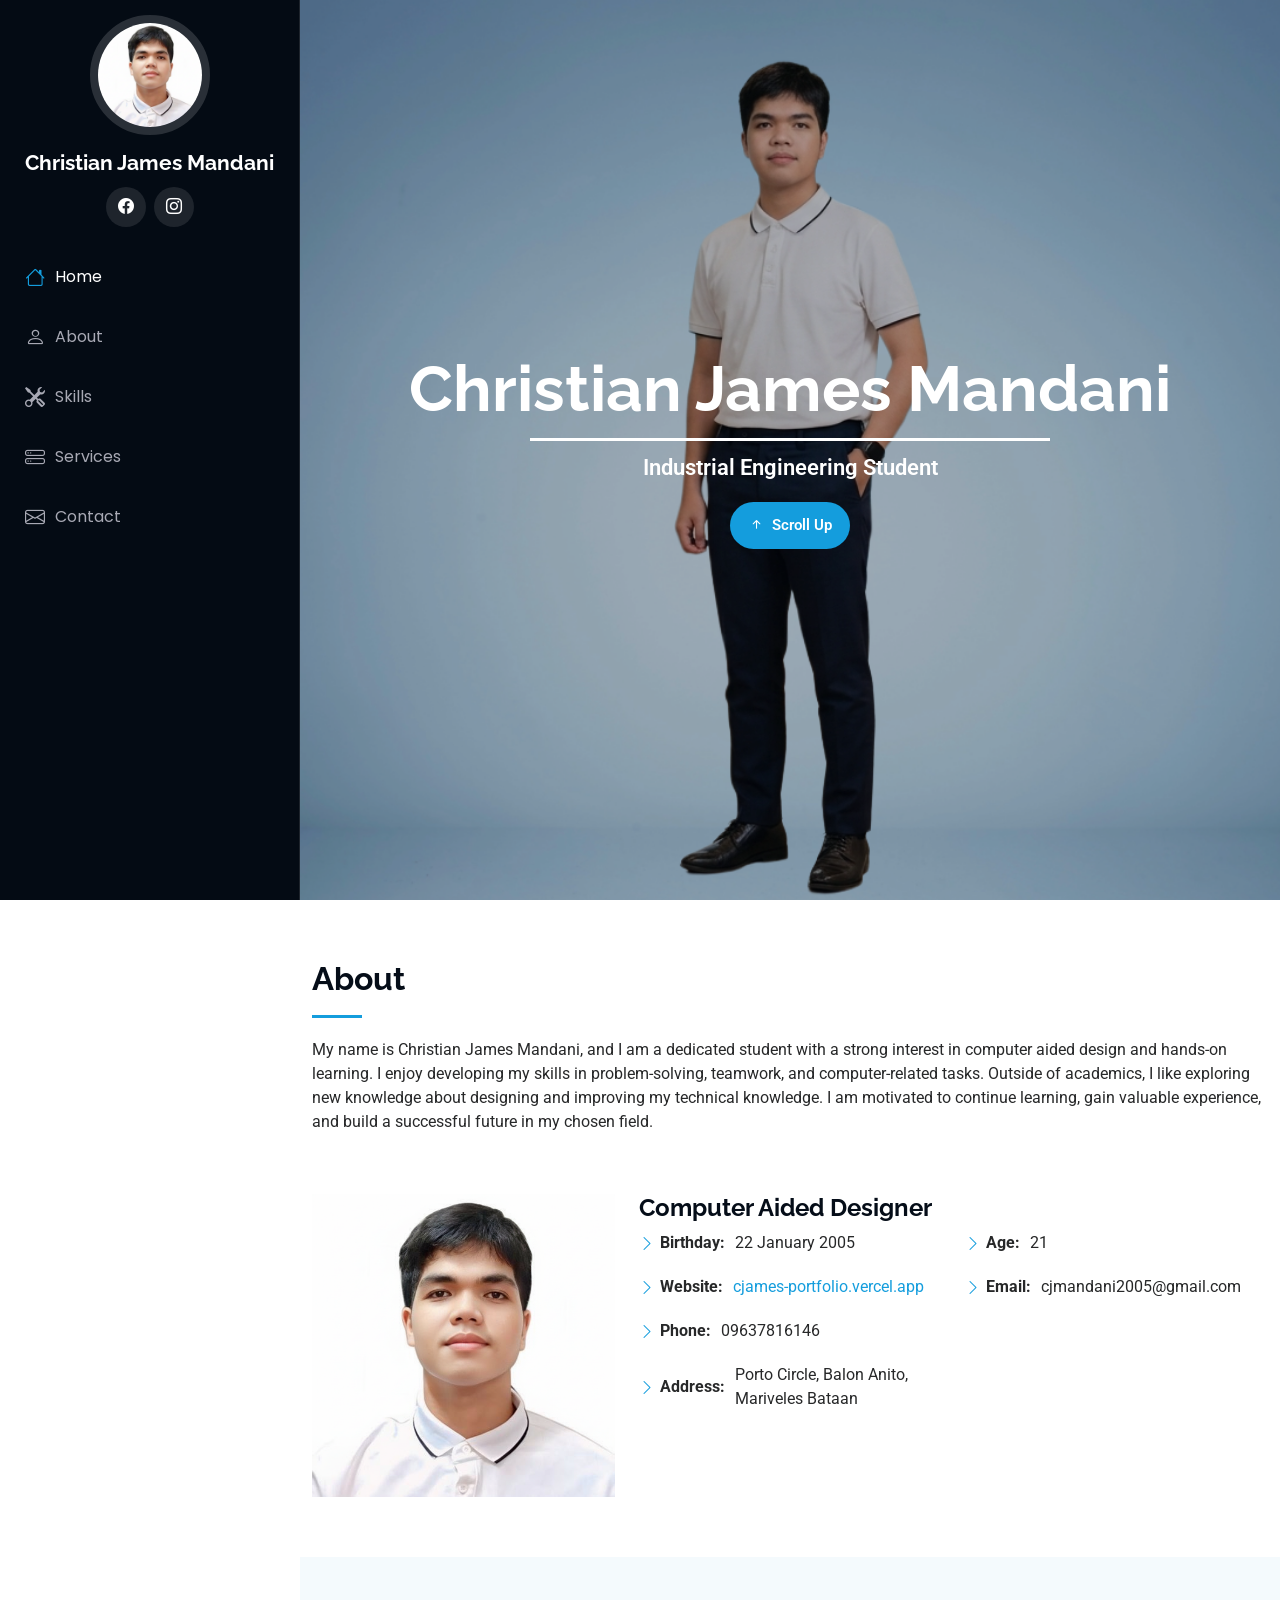
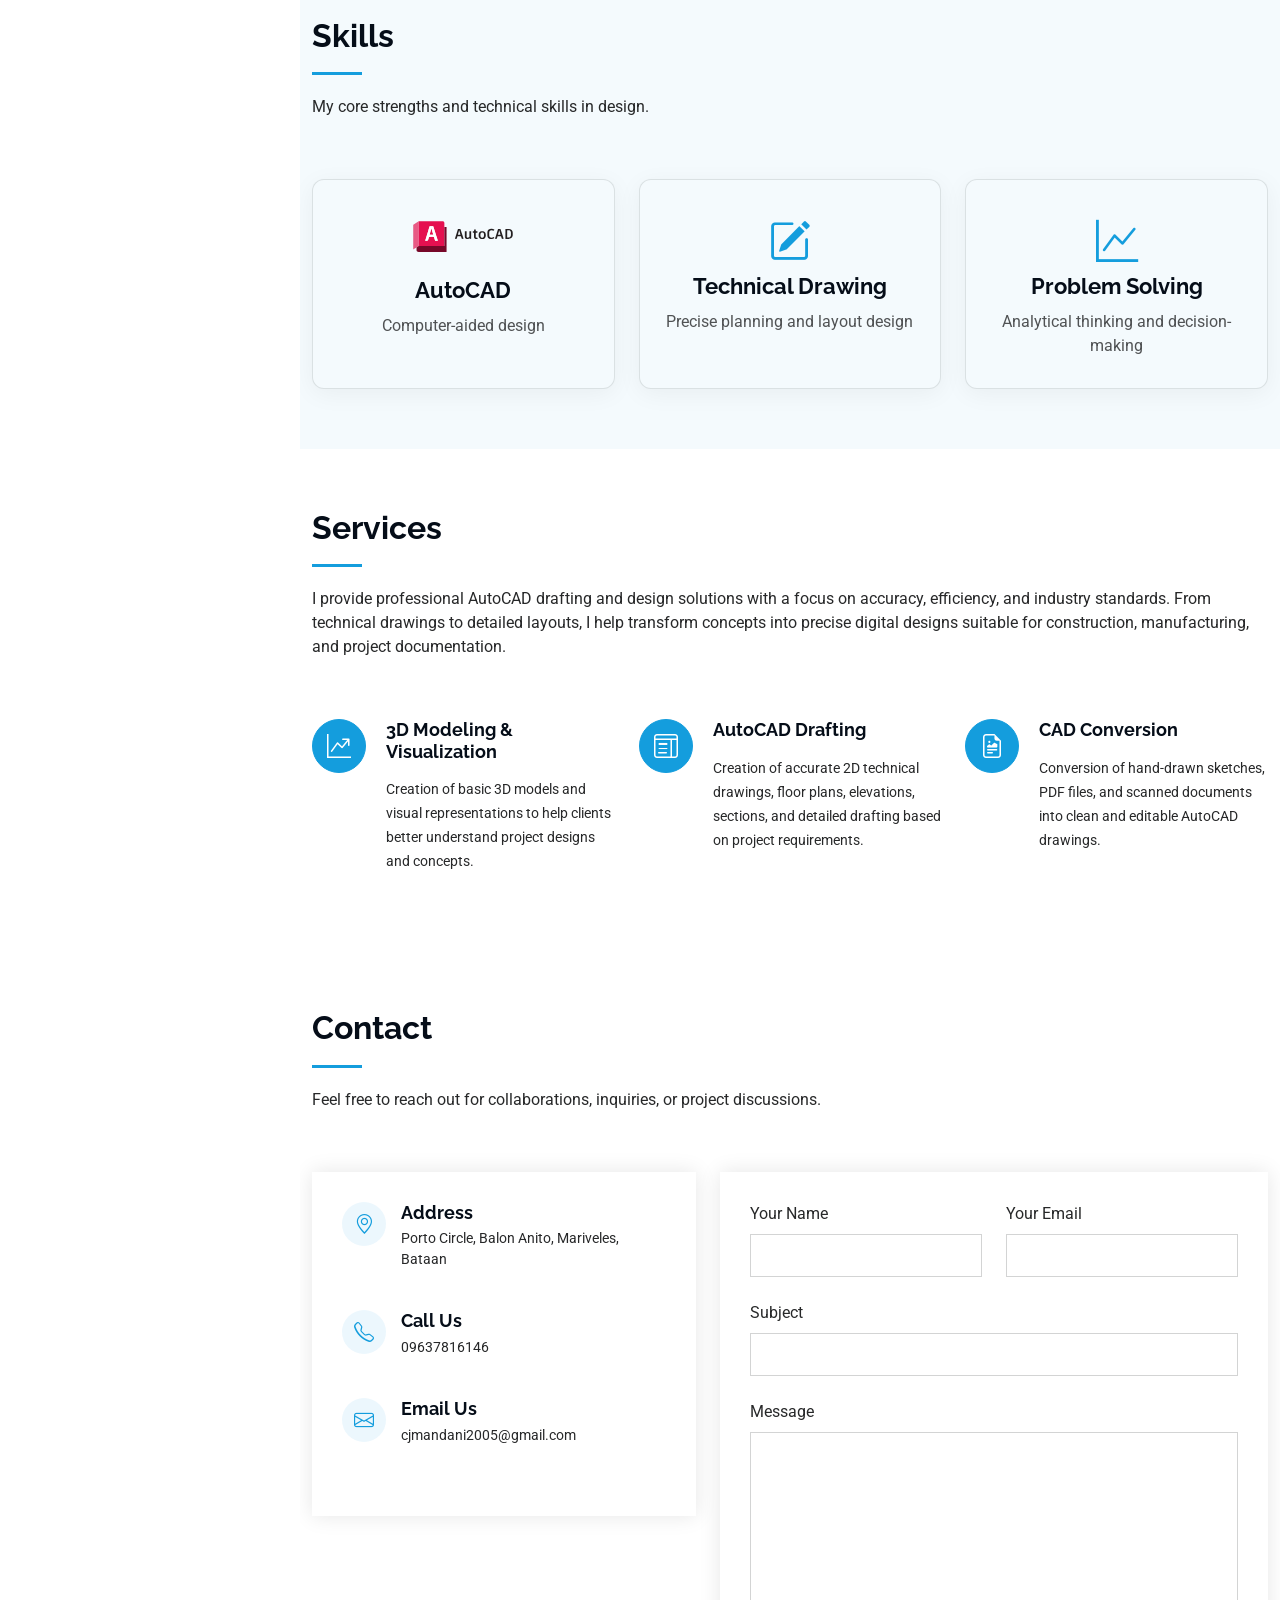
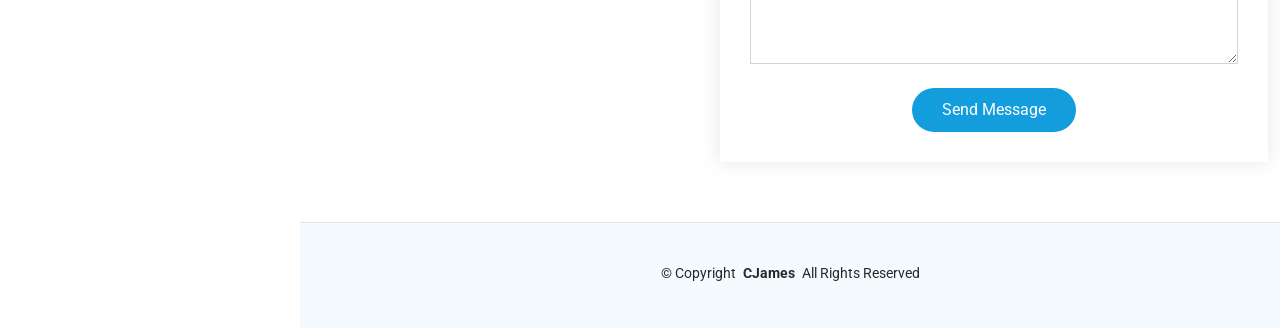
==== commit a9960ebe: "Add scroll-up button to hero section with styling" ====
--- a/iPortfolio-1.0.0/iPortfolio-1.0.0/index.html
+++ b/iPortfolio-1.0.0/iPortfolio-1.0.0/index.html
@@ -124,6 +124,14 @@
           <h2>Christian James Mandani</h2>
           <div class="hero-title-line"></div>
           <p class="hero-static-title">Industrial Engineering Student</p>
+          <button
+            type="button"
+            class="hero-scroll-up-btn"
+            onclick="window.scrollTo({ top: 0, behavior: 'smooth' })"
+          >
+            <i class="bi bi-arrow-up-short"></i>
+            <span>Scroll Up</span>
+          </button>
         </div>
       </section>
       <!-- /Hero Section -->
--- a/iPortfolio-1.0.0/iPortfolio-1.0.0/assets/css/main.css
+++ b/iPortfolio-1.0.0/iPortfolio-1.0.0/assets/css/main.css
@@ -584,6 +584,29 @@
   text-align: center;
 }
 
+.hero-scroll-up-btn {
+  margin-top: 18px;
+  display: inline-flex;
+  align-items: center;
+  gap: 6px;
+  background: var(--accent-color);
+  color: var(--contrast-color);
+  border: 0;
+  border-radius: 999px;
+  padding: 10px 18px;
+  font-size: 0.95rem;
+  font-weight: 600;
+  transition: 0.3s;
+}
+
+.hero-scroll-up-btn:hover {
+  background: color-mix(in srgb, var(--accent-color), transparent 15%);
+}
+
+.hero-scroll-up-btn i {
+  font-size: 1.1rem;
+}
+
 .hero h2 {
   margin: 0 auto;
   font-size: 64px;
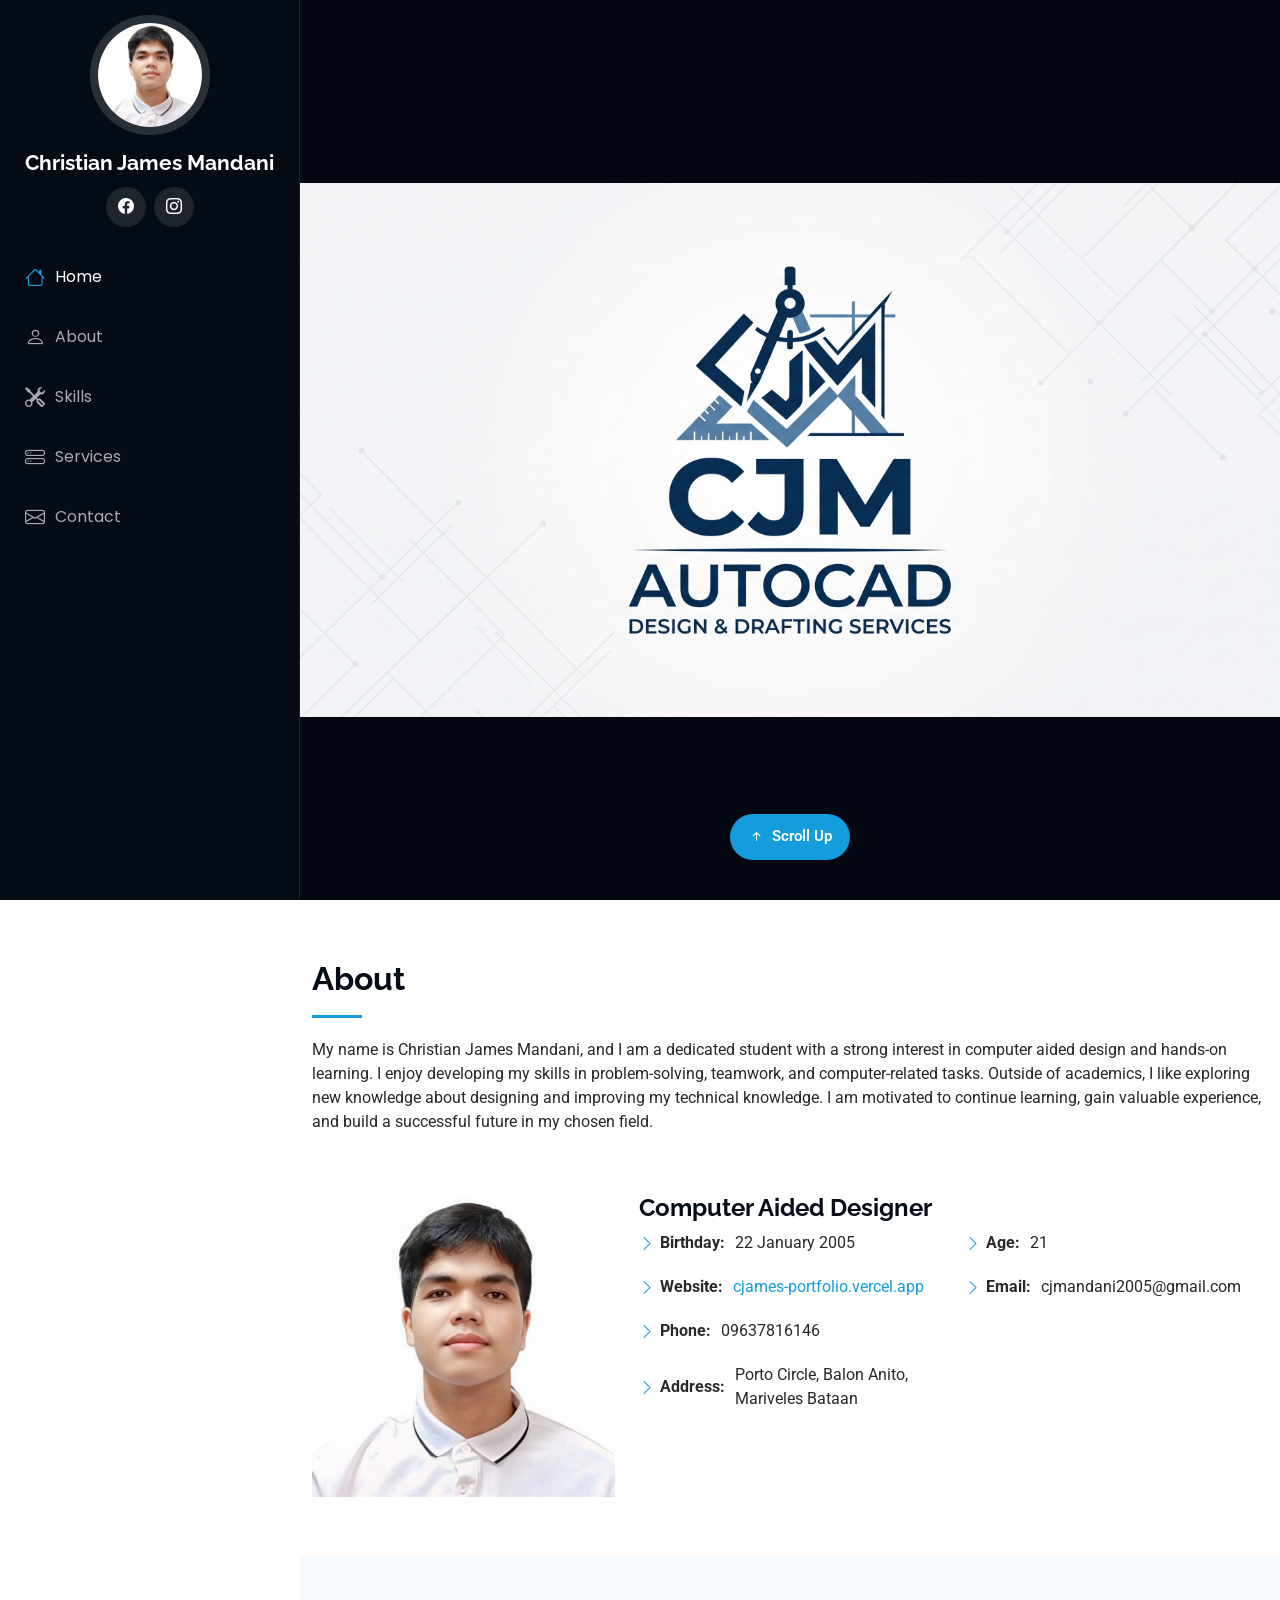
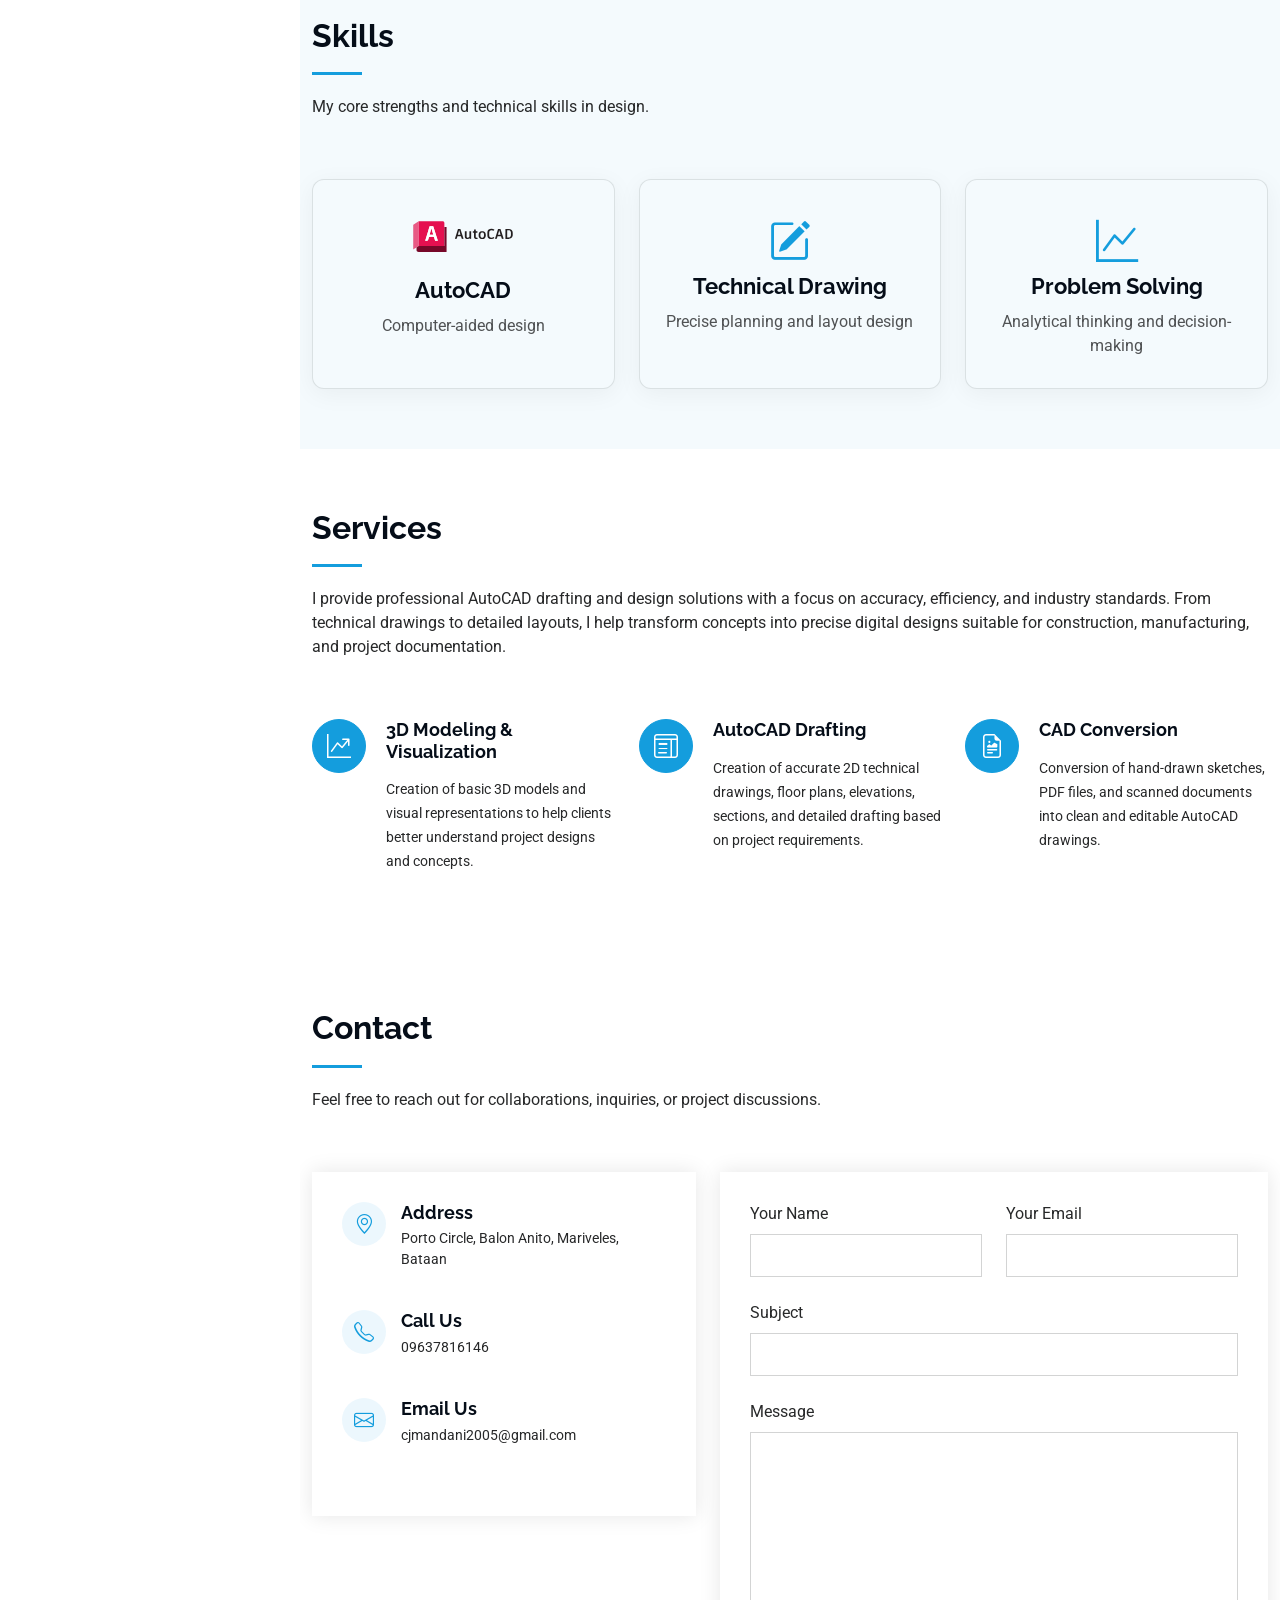
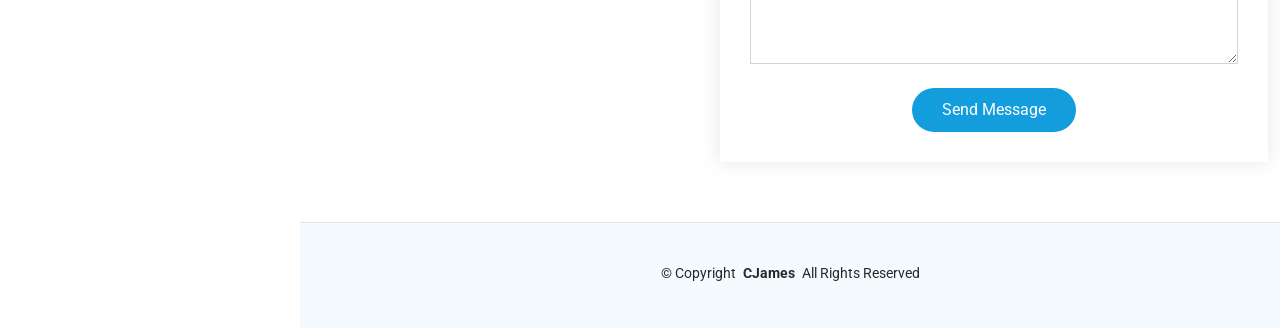
==== commit 214fea5d: "Refactor code structure for improved readability and maintainability" ====
--- a/iPortfolio-1.0.0/iPortfolio-1.0.0/index.html
+++ b/iPortfolio-1.0.0/iPortfolio-1.0.0/index.html
@@ -114,20 +114,21 @@
       <!-- Hero Section -->
       <section id="hero" class="hero section dark-background">
         <img
-          src="assets/img/images.png"
-          alt="Home background"
+          src="assets/logos/1000015714.jpg"
+          alt="Portfolio logo"
           data-aos="fade-in"
           class=""
         />
 
         <div class="container" data-aos="fade-up" data-aos-delay="100">
-          <h2>Christian James Mandani</h2>
-          <div class="hero-title-line"></div>
-          <p class="hero-static-title">Industrial Engineering Student</p>
           <button
             type="button"
             class="hero-scroll-up-btn"
-            onclick="window.scrollTo({ top: 0, behavior: 'smooth' })"
+            onclick="
+              document
+                .getElementById('about')
+                .scrollIntoView({ behavior: 'smooth' })
+            "
           >
             <i class="bi bi-arrow-up-short"></i>
             <span>Scroll Up</span>
--- a/iPortfolio-1.0.0/iPortfolio-1.0.0/assets/css/main.css
+++ b/iPortfolio-1.0.0/iPortfolio-1.0.0/assets/css/main.css
@@ -566,20 +566,21 @@
   display: block;
   width: 100%;
   height: 100%;
-  object-fit: cover;
+  object-fit: contain;
+  object-position: center;
+  background-color: #020712;
   z-index: 1;
 }
 
 .hero:before {
-  content: "";
-  background: color-mix(in srgb, var(--background-color), transparent 70%);
+  display: none;
+}
+
+.hero .container {
   position: absolute;
-  inset: 0;
-  z-index: 2;
-}
-
-.hero .container {
-  position: relative;
+  left: 0;
+  right: 0;
+  bottom: 40px;
   z-index: 3;
   text-align: center;
 }
@@ -597,6 +598,18 @@
   font-size: 0.95rem;
   font-weight: 600;
   transition: 0.3s;
+  animation: hero-scroll-up-bounce 2s ease-in-out infinite;
+}
+
+@keyframes hero-scroll-up-bounce {
+  0%,
+  100% {
+    transform: translateY(0);
+  }
+
+  50% {
+    transform: translateY(-8px);
+  }
 }
 
 .hero-scroll-up-btn:hover {
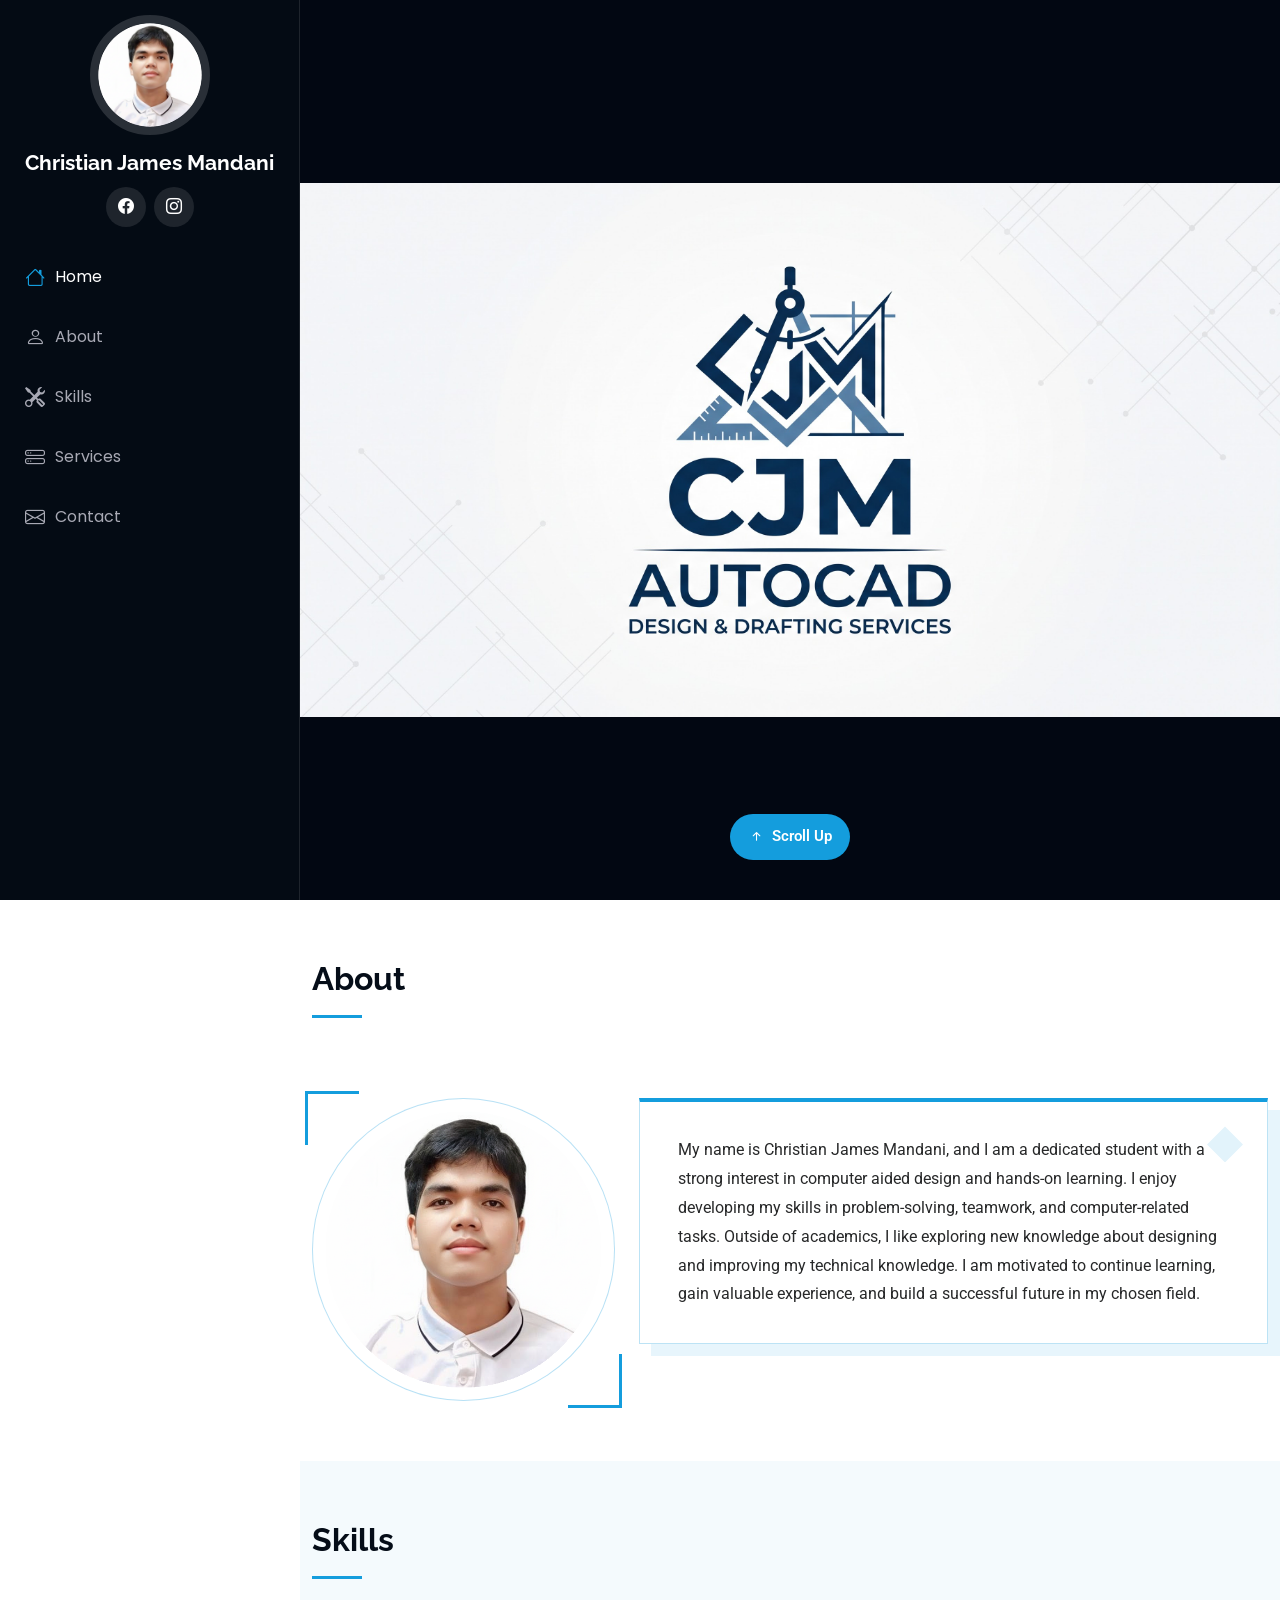
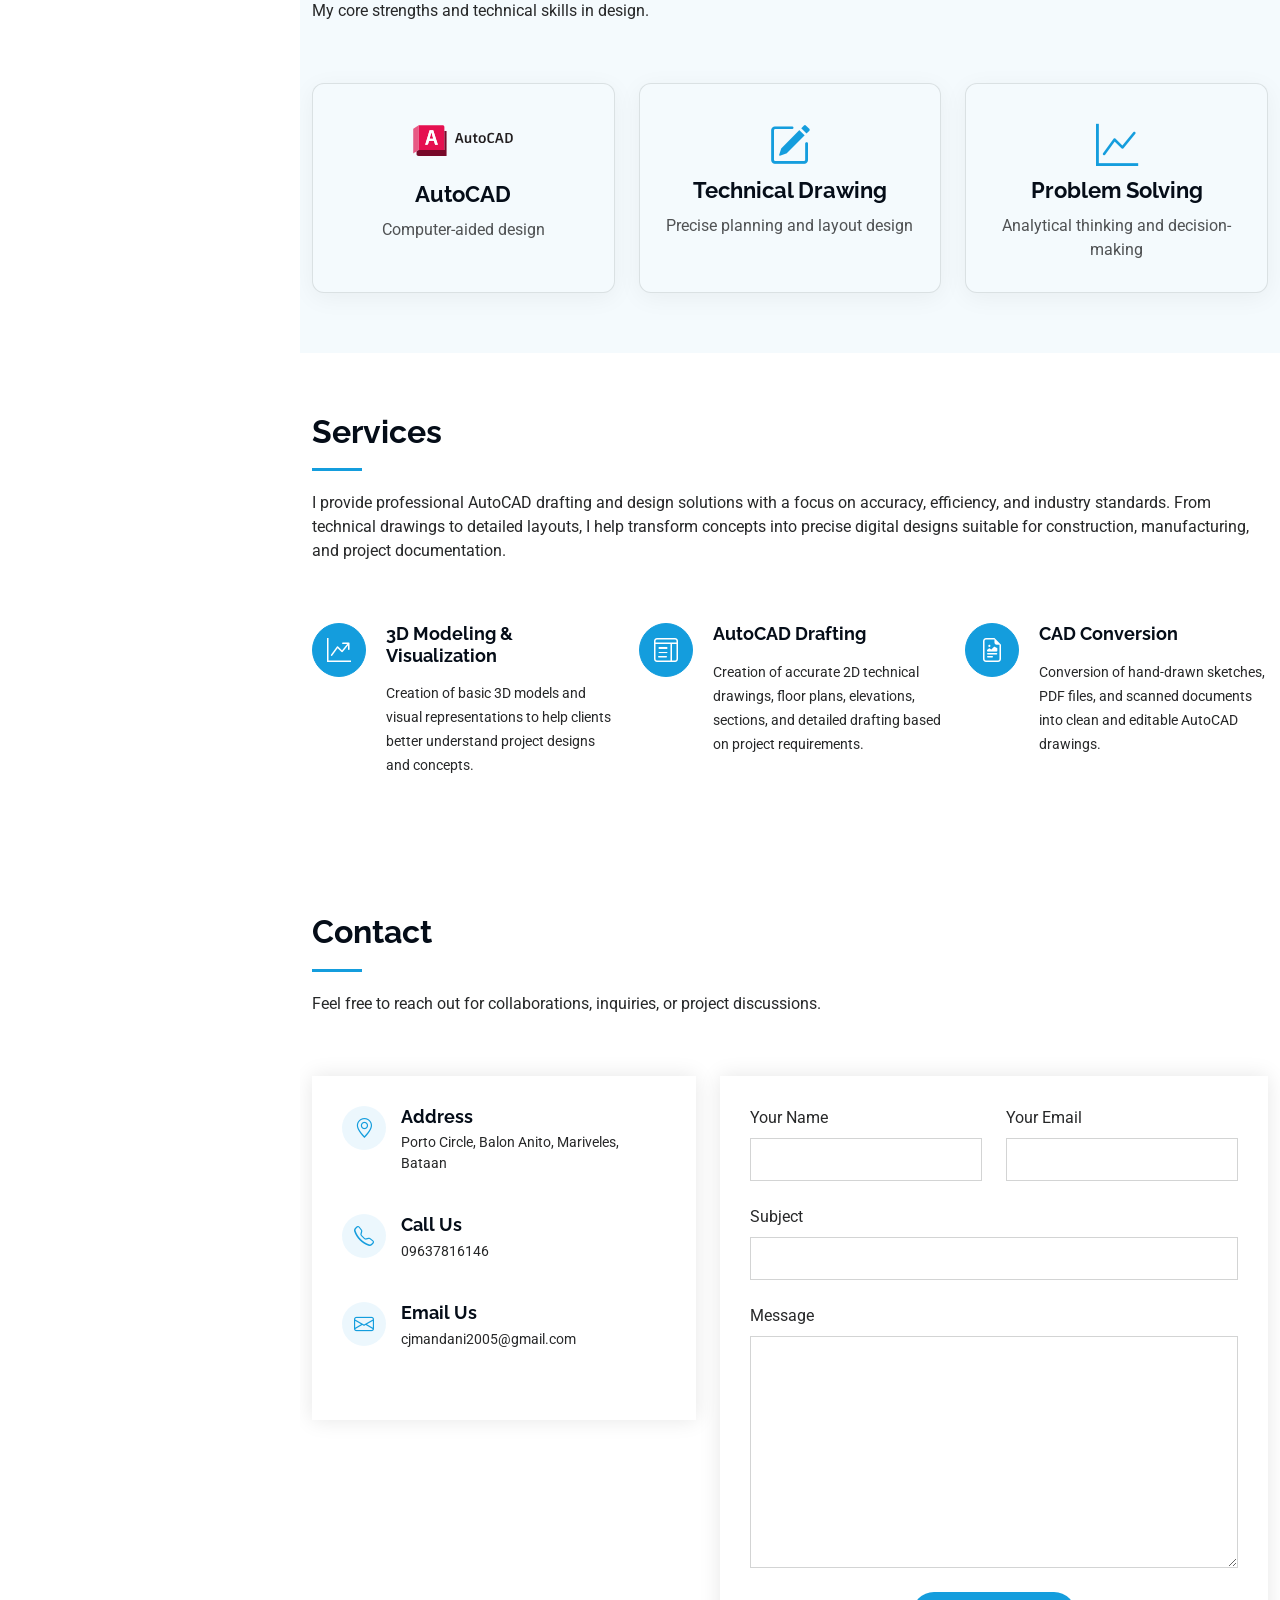
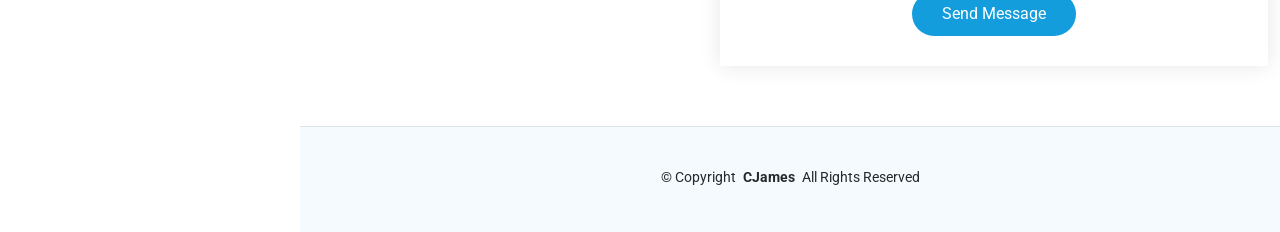
==== commit 1ddbe885: "feat: add initial portfolio website layout, styling, and profile assets" ====
--- a/iPortfolio-1.0.0/iPortfolio-1.0.0/index.html
+++ b/iPortfolio-1.0.0/iPortfolio-1.0.0/index.html
@@ -142,76 +142,32 @@
         <!-- Section Title -->
         <div class="container section-title" data-aos="fade-up">
           <h2>About</h2>
-          <p>
-            My name is Christian James Mandani, and I am a dedicated student
-            with a strong interest in computer aided design and hands-on
-            learning. I enjoy developing my skills in problem-solving, teamwork,
-            and computer-related tasks. Outside of academics, I like exploring
-            new knowledge about designing and improving my technical knowledge.
-            I am motivated to continue learning, gain valuable experience, and
-            build a successful future in my chosen field.
-          </p>
         </div>
         <!-- End Section Title -->
 
         <div class="container" data-aos="fade-up" data-aos-delay="100">
           <div class="row gy-4 justify-content-center">
             <div class="col-lg-4">
-              <img
-                src="assets/img/ID PIC 1X1,2X2.png"
-                class="img-fluid"
-                alt="Profile picture"
-              />
+              <div class="about-portrait">
+                <img
+                  src="assets/img/ID PIC 1X1,2X2.png"
+                  class="img-fluid"
+                  alt="Profile picture"
+                />
+              </div>
             </div>
             <div class="col-lg-8 content">
-              <h2>Computer Aided Designer</h2>
-              <div class="row">
-                <div class="col-lg-6">
-                  <ul>
-                    <li>
-                      <i class="bi bi-chevron-right"></i>
-                      <strong>Birthday:</strong>
-                      <span>22 January 2005</span>
-                    </li>
-                    <li>
-                      <i class="bi bi-chevron-right"></i>
-                      <strong>Website:</strong>
-                      <span>
-                        <a
-                          href="https://cjames-portfolio.vercel.app"
-                          target="_blank"
-                          rel="noopener noreferrer"
-                        >
-                          cjames-portfolio.vercel.app
-                        </a>
-                      </span>
-                    </li>
-                    <li>
-                      <i class="bi bi-chevron-right"></i>
-                      <strong>Phone:</strong>
-                      <span>09637816146</span>
-                    </li>
-                    <li>
-                      <i class="bi bi-chevron-right"></i>
-                      <strong>Address:</strong>
-                      <span>Porto Circle, Balon Anito, Mariveles Bataan</span>
-                    </li>
-                  </ul>
-                </div>
-                <div class="col-lg-6">
-                  <ul>
-                    <li>
-                      <i class="bi bi-chevron-right"></i>
-                      <strong>Age:</strong>
-                      <span>21</span>
-                    </li>
-                    <li>
-                      <i class="bi bi-chevron-right"></i>
-                      <strong>Email:</strong>
-                      <span>cjmandani2005@gmail.com</span>
-                    </li>
-                  </ul>
-                </div>
+              <div class="about-person">
+                <p>
+                  My name is Christian James Mandani, and I am a dedicated
+                  student with a strong interest in computer aided design and
+                  hands-on learning. I enjoy developing my skills in
+                  problem-solving, teamwork, and computer-related tasks. Outside
+                  of academics, I like exploring new knowledge about designing
+                  and improving my technical knowledge. I am motivated to
+                  continue learning, gain valuable experience, and build a
+                  successful future in my chosen field.
+                </p>
               </div>
             </div>
           </div>
@@ -286,11 +242,7 @@
                 <i class="bi bi-graph-up-arrow"></i>
               </div>
               <div>
-                <h4 class="title">
-                  <a href="service-details.html" class="stretched-link"
-                    >3D Modeling &amp; Visualization</a
-                  >
-                </h4>
+                <h4 class="title">3D Modeling &amp; Visualization</h4>
                 <p class="description">
                   Creation of basic 3D models and visual representations to help
                   clients better understand project designs and concepts.
@@ -308,11 +260,7 @@
                 <i class="bi bi-layout-text-window"></i>
               </div>
               <div>
-                <h4 class="title">
-                  <a href="service-details.html" class="stretched-link"
-                    >AutoCAD Drafting</a
-                  >
-                </h4>
+                <h4 class="title">AutoCAD Drafting</h4>
                 <p class="description">
                   Creation of accurate 2D technical drawings, floor plans,
                   elevations, sections, and detailed drafting based on project
@@ -331,11 +279,7 @@
                 <i class="bi bi-file-earmark-richtext"></i>
               </div>
               <div>
-                <h4 class="title">
-                  <a href="service-details.html" class="stretched-link"
-                    >CAD Conversion</a
-                  >
-                </h4>
+                <h4 class="title">CAD Conversion</h4>
                 <p class="description">
                   Conversion of hand-drawn sketches, PDF files, and scanned
                   documents into clean and editable AutoCAD drawings.
--- a/iPortfolio-1.0.0/iPortfolio-1.0.0/assets/css/main.css
+++ b/iPortfolio-1.0.0/iPortfolio-1.0.0/assets/css/main.css
@@ -165,6 +165,9 @@
   margin: 15px auto;
   display: block;
   width: 120px;
+  aspect-ratio: 1;
+  object-fit: cover;
+  border-radius: 50%;
   border: 8px solid color-mix(in srgb, var(--default-color), transparent 85%);
 }
 
@@ -458,6 +461,18 @@
   visibility: visible;
   opacity: 1;
   bottom: 15px;
+  animation: scroll-top-pulse 2s ease-in-out infinite;
+}
+
+@keyframes scroll-top-pulse {
+  0%,
+  100% {
+    transform: scale(1);
+  }
+
+  50% {
+    transform: scale(1.08);
+  }
 }
 
 /*--------------------------------------------------------------
@@ -598,26 +613,31 @@
   font-size: 0.95rem;
   font-weight: 600;
   transition: 0.3s;
-  animation: hero-scroll-up-bounce 2s ease-in-out infinite;
-}
-
-@keyframes hero-scroll-up-bounce {
+}
+
+.hero-scroll-up-btn:hover {
+  background: color-mix(in srgb, var(--accent-color), transparent 15%);
+}
+
+.hero-scroll-up-btn i {
+  font-size: 1.1rem;
+  display: inline-block;
+  animation: hero-scroll-arrow 0.9s ease-in-out infinite;
+}
+
+@keyframes hero-scroll-arrow {
   0%,
   100% {
-    transform: translateY(0);
-  }
-
-  50% {
-    transform: translateY(-8px);
-  }
-}
-
-.hero-scroll-up-btn:hover {
-  background: color-mix(in srgb, var(--accent-color), transparent 15%);
-}
-
-.hero-scroll-up-btn i {
-  font-size: 1.1rem;
+    transform: translateY(3px) scale(1);
+  }
+
+  35% {
+    transform: translateY(-8px) scale(1.18);
+  }
+
+  55% {
+    transform: translateY(-4px) scale(1.05);
+  }
 }
 
 .hero h2 {
@@ -683,31 +703,87 @@
 /*--------------------------------------------------------------
 # About Section
 --------------------------------------------------------------*/
-.about .content h2 {
-  font-weight: 700;
-  font-size: 24px;
-}
-
-.about .content ul {
-  list-style: none;
-  padding: 0;
-}
-
-.about .content ul li {
-  margin-bottom: 20px;
-  display: flex;
-  align-items: center;
-}
-
-.about .content ul strong {
-  margin-right: 10px;
-}
-
-.about .content ul i {
-  font-size: 16px;
-  margin-right: 5px;
-  color: var(--accent-color);
-  line-height: 0;
+.about-portrait {
+  position: relative;
+  max-width: 330px;
+  aspect-ratio: 1;
+  margin: 0 auto;
+  padding: 12px;
+  background: var(--surface-color);
+  border: 1px solid color-mix(in srgb, var(--accent-color), transparent 70%);
+  border-radius: 50%;
+}
+
+.about-portrait::before,
+.about-portrait::after {
+  content: "";
+  position: absolute;
+  width: 54px;
+  height: 54px;
+  border-color: var(--accent-color);
+  border-style: solid;
+  pointer-events: none;
+}
+
+.about-portrait::before {
+  top: -8px;
+  left: -8px;
+  border-width: 3px 0 0 3px;
+}
+
+.about-portrait::after {
+  right: -8px;
+  bottom: -8px;
+  border-width: 0 3px 3px 0;
+}
+
+.about-portrait img {
+  display: block;
+  width: 100%;
+  aspect-ratio: 1;
+  object-fit: cover;
+  border-radius: 50%;
+}
+
+.about-person {
+  position: relative;
+  padding: 34px 38px;
+  border: 1px solid color-mix(in srgb, var(--accent-color), transparent 72%);
+  border-top: 4px solid var(--accent-color);
+  background: var(--surface-color);
+  box-shadow: 12px 12px 0
+    color-mix(in srgb, var(--accent-color), transparent 90%);
+}
+
+.about-person::before {
+  content: "";
+  position: absolute;
+  right: 24px;
+  top: 24px;
+  width: 36px;
+  height: 36px;
+  background: var(--accent-color);
+  opacity: 0.12;
+  clip-path: polygon(50% 0, 100% 50%, 50% 100%, 0 50%);
+}
+
+.about-person p {
+  margin: 0;
+  line-height: 1.8;
+}
+
+@media (max-width: 991px) {
+  .about-person {
+    margin-top: 18px;
+  }
+}
+
+@media (max-width: 575px) {
+  .about-person {
+    padding: 28px 24px;
+    box-shadow: 7px 7px 0
+      color-mix(in srgb, var(--accent-color), transparent 90%);
+  }
 }
 
 /*--------------------------------------------------------------
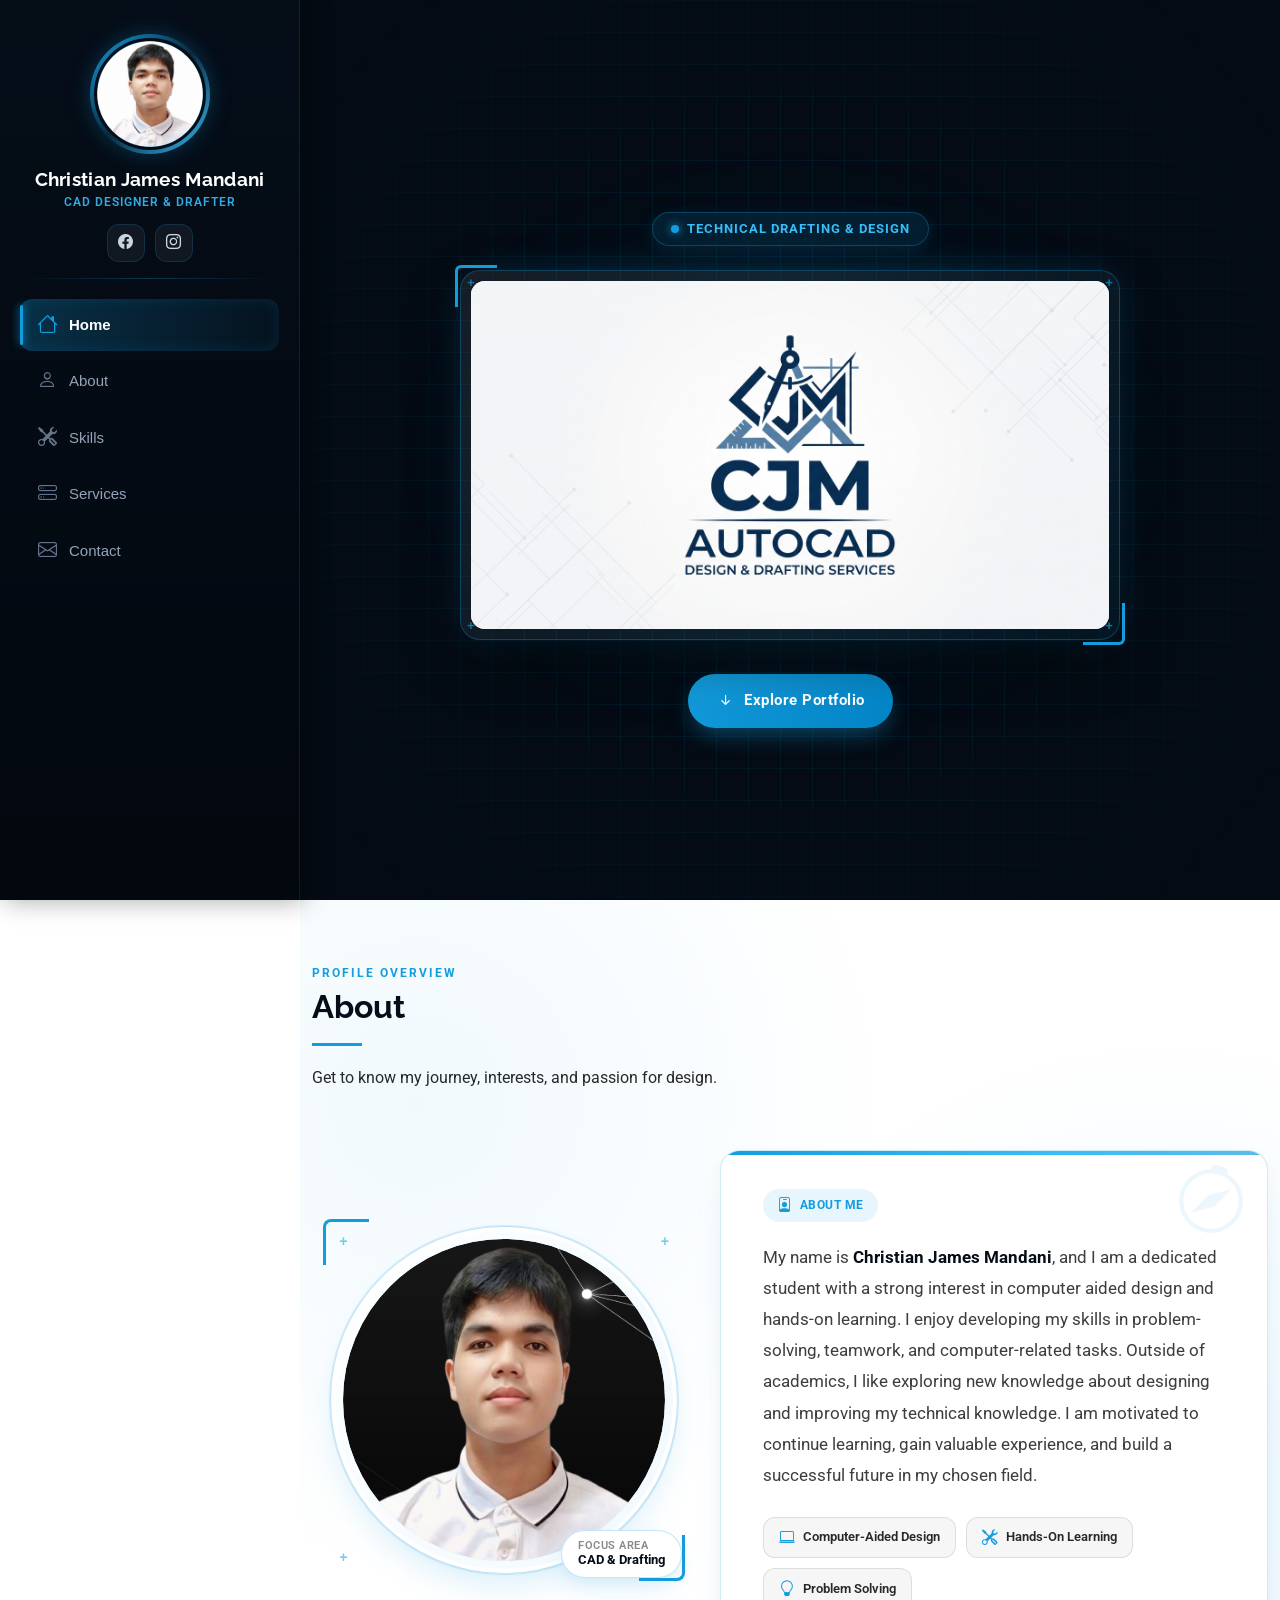
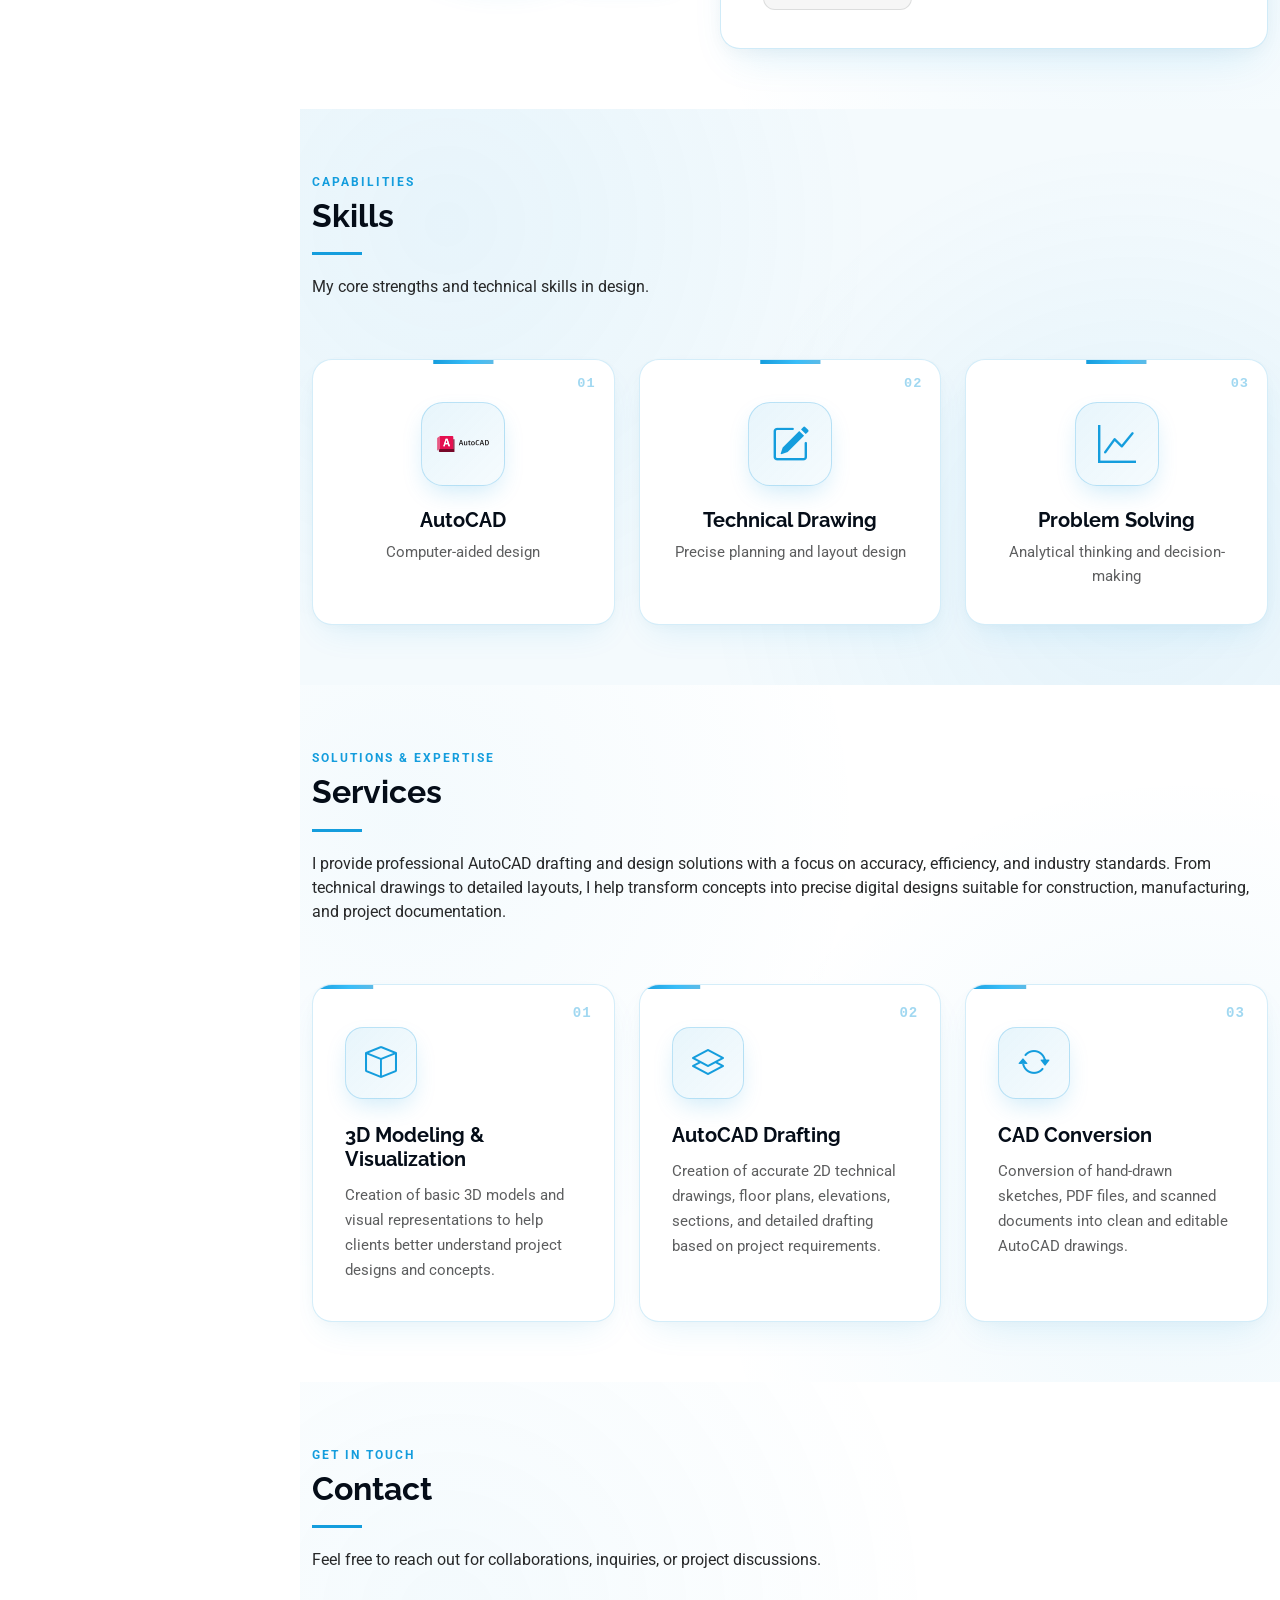
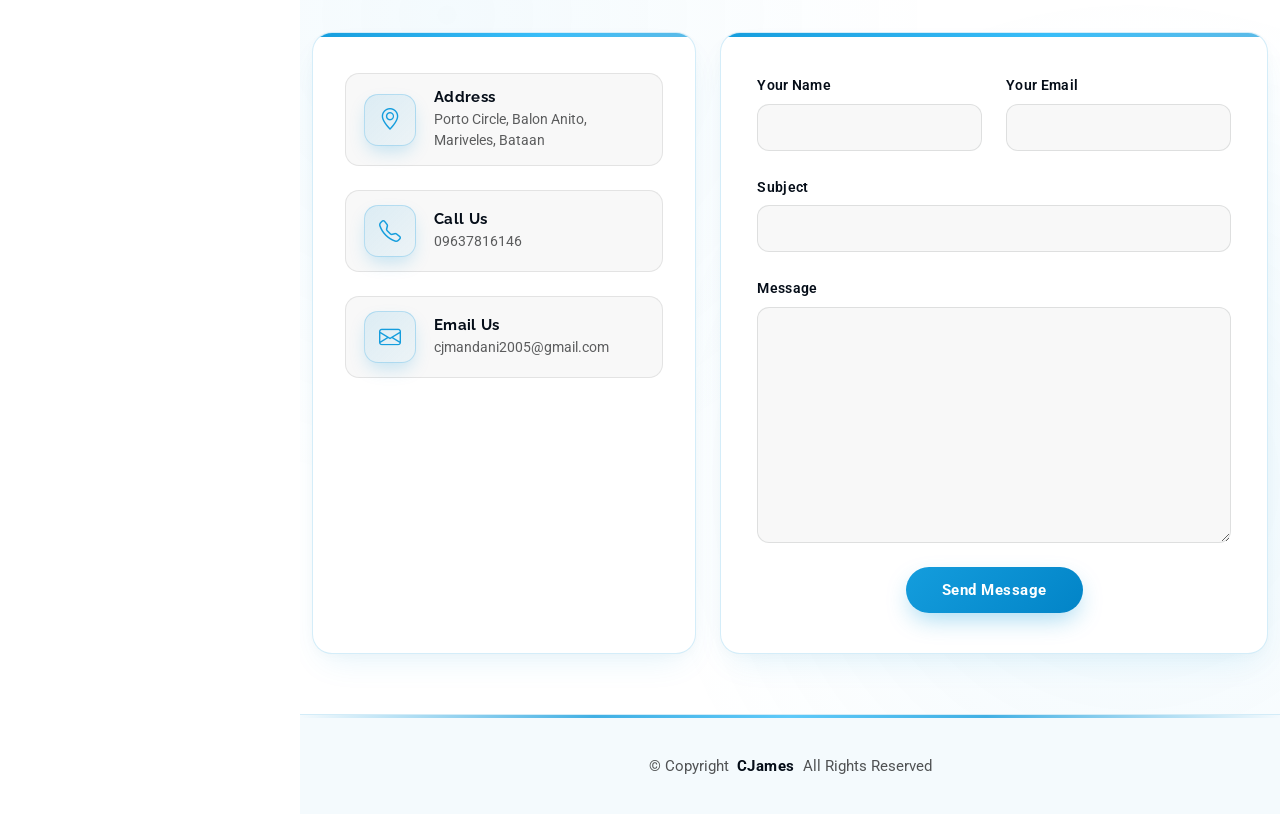
==== commit 37779b6e: "feat: add initial index and stylesheet for iPortfolio template" ====
--- a/iPortfolio-1.0.0/iPortfolio-1.0.0/index.html
+++ b/iPortfolio-1.0.0/iPortfolio-1.0.0/index.html
@@ -51,59 +51,72 @@
     <header id="header" class="header dark-background d-flex flex-column">
       <i class="header-toggle d-xl-none bi bi-list"></i>
 
-      <div class="profile-img">
-        <img
-          src="assets/img/ID PIC 1X1,2X2.png"
-          alt="Profile picture"
-          class="img-fluid rounded-circle"
-        />
+      <div class="sidebar-top text-center">
+        <div class="profile-img">
+          <div class="profile-img-wrap">
+            <img
+              src="assets/img/ID PIC 1X1,2X2.png"
+              alt="Profile picture"
+              class="img-fluid"
+            />
+          </div>
+        </div>
+
+        <a
+          href="index.html"
+          class="logo d-flex flex-column align-items-center justify-content-center"
+        >
+          <h1 class="sitename">Christian James Mandani</h1>
+          <span class="sidebar-role">CAD Designer &amp; Drafter</span>
+        </a>
+
+        <div class="social-links text-center">
+          <a
+            href="https://www.facebook.com/jaymzz22"
+            target="_blank"
+            rel="noopener noreferrer"
+            class="facebook"
+            aria-label="Facebook"
+            ><i class="bi bi-facebook"></i
+          ></a>
+          <a
+            href="https://www.instagram.com/jaymzz22?igsh=a25qYXRpYWxrZzQ3"
+            target="_blank"
+            rel="noopener noreferrer"
+            class="instagram"
+            aria-label="Instagram"
+            ><i class="bi bi-instagram"></i
+          ></a>
+        </div>
       </div>
 
-      <a
-        href="index.html"
-        class="logo d-flex align-items-center justify-content-center"
-      >
-        <h1 class="sitename">Christian James Mandani</h1>
-      </a>
-
-      <div class="social-links text-center">
-        <a
-          href="https://www.facebook.com/jaymzz22"
-          target="_blank"
-          rel="noopener noreferrer"
-          class="facebook"
-          ><i class="bi bi-facebook"></i
-        ></a>
-        <a
-          href="https://www.instagram.com/jaymzz22?igsh=a25qYXRpYWxrZzQ3"
-          target="_blank"
-          rel="noopener noreferrer"
-          class="instagram"
-          ><i class="bi bi-instagram"></i
-        ></a>
-      </div>
+      <div class="sidebar-divider"></div>
 
       <nav id="navmenu" class="navmenu">
         <ul>
           <li>
             <a href="#hero" class="active"
-              ><i class="bi bi-house navicon"></i>Home</a
+              ><i class="bi bi-house navicon"></i><span>Home</span></a
             >
           </li>
           <li>
-            <a href="#about"><i class="bi bi-person navicon"></i> About</a>
+            <a href="#about"
+              ><i class="bi bi-person navicon"></i><span>About</span></a
+            >
           </li>
           <li>
-            <a href="#skills"><i class="bi bi-tools navicon"></i> Skills</a>
+            <a href="#skills"
+              ><i class="bi bi-tools navicon"></i><span>Skills</span></a
+            >
           </li>
           <li>
             <a href="#services"
-              ><i class="bi bi-hdd-stack navicon"></i> Services</a
+              ><i class="bi bi-hdd-stack navicon"></i><span>Services</span></a
             >
           </li>
           <li>
             <a href="#contact"
-              ><i class="bi bi-envelope navicon"></i> Contact</a
+              ><i class="bi bi-envelope navicon"></i><span>Contact</span></a
             >
           </li>
         </ul>
@@ -112,27 +125,50 @@
 
     <main class="main">
       <!-- Hero Section -->
-      <section id="hero" class="hero section dark-background">
-        <img
-          src="assets/logos/1000015714.jpg"
-          alt="Portfolio logo"
-          data-aos="fade-in"
-          class=""
-        />
-
-        <div class="container" data-aos="fade-up" data-aos-delay="100">
-          <button
-            type="button"
-            class="hero-scroll-up-btn"
-            onclick="
-              document
-                .getElementById('about')
-                .scrollIntoView({ behavior: 'smooth' })
-            "
-          >
-            <i class="bi bi-arrow-up-short"></i>
-            <span>Scroll Up</span>
-          </button>
+      <section id="hero" class="hero section dark-background d-flex flex-column align-items-center justify-content-center">
+        <!-- Ambient CAD Grid Background -->
+        <div class="hero-bg-grid"></div>
+        <div class="hero-ambient-glow"></div>
+
+        <div class="container d-flex flex-column align-items-center justify-content-center text-center">
+          <!-- Top Badge -->
+          <div class="hero-badge" data-aos="fade-down" data-aos-delay="100">
+            <span class="badge-dot"></span>
+            <span>Technical Drafting &amp; Design</span>
+          </div>
+
+          <!-- Hero Logo Showcase Frame -->
+          <div class="hero-logo-frame" data-aos="zoom-in" data-aos-delay="200">
+            <div class="corner-bracket top-left"></div>
+            <div class="corner-bracket bottom-right"></div>
+            <div class="cad-crosshair ch-tl">+</div>
+            <div class="cad-crosshair ch-tr">+</div>
+            <div class="cad-crosshair ch-bl">+</div>
+            <div class="cad-crosshair ch-br">+</div>
+            <div class="hero-img-wrap">
+              <img
+                src="assets/logos/1000015714.jpg"
+                alt="CJM AutoCAD Design &amp; Drafting Services"
+                class="img-fluid hero-logo-img"
+              />
+            </div>
+          </div>
+
+          <!-- Bottom Action Button -->
+          <div class="hero-action-wrap" data-aos="fade-up" data-aos-delay="300">
+            <button
+              type="button"
+              class="hero-scroll-btn hero-scroll-up-btn"
+              onclick="
+                document
+                  .getElementById('about')
+                  .scrollIntoView({ behavior: 'smooth' })
+              "
+            >
+              <i class="bi bi-arrow-down-short"></i>
+              <span>Explore Portfolio</span>
+            </button>
+          </div>
         </div>
       </section>
       <!-- /Hero Section -->
@@ -141,25 +177,53 @@
       <section id="about" class="about section">
         <!-- Section Title -->
         <div class="container section-title" data-aos="fade-up">
+          <span class="section-kicker">PROFILE OVERVIEW</span>
           <h2>About</h2>
+          <p>Get to know my journey, interests, and passion for design.</p>
         </div>
         <!-- End Section Title -->
 
         <div class="container" data-aos="fade-up" data-aos-delay="100">
-          <div class="row gy-4 justify-content-center">
-            <div class="col-lg-4">
-              <div class="about-portrait">
-                <img
-                  src="assets/img/ID PIC 1X1,2X2.png"
-                  class="img-fluid"
-                  alt="Profile picture"
-                />
-              </div>
-            </div>
-            <div class="col-lg-8 content">
-              <div class="about-person">
-                <p>
-                  My name is Christian James Mandani, and I am a dedicated
+          <div class="row gy-4 align-items-center justify-content-center">
+            <div class="col-lg-5 col-md-8">
+              <div class="about-portrait-wrap">
+                <div class="about-portrait-bg-glow"></div>
+                <div class="about-portrait">
+                  <div class="corner-bracket top-left"></div>
+                  <div class="corner-bracket bottom-right"></div>
+                  <div class="cad-crosshair ch-tl">+</div>
+                  <div class="cad-crosshair ch-tr">+</div>
+                  <div class="cad-crosshair ch-bl">+</div>
+                  <div class="cad-crosshair ch-br">+</div>
+                  <div class="img-wrapper">
+                    <img
+                      src="assets/img/images.png"
+                      class="img-fluid"
+                      alt="Christian James Mandani"
+                    />
+                  </div>
+                </div>
+                <!-- Status Badge -->
+                <div class="about-floating-badge" data-aos="zoom-in" data-aos-delay="200">
+                  <div class="badge-content">
+                    <span class="badge-label">Focus Area</span>
+                    <strong>CAD &amp; Drafting</strong>
+                  </div>
+                </div>
+              </div>
+            </div>
+
+            <div class="col-lg-7 content">
+              <div class="about-card">
+                <div class="card-accent-line"></div>
+                <div class="card-watermark"><i class="bi bi-compass"></i></div>
+                <div class="card-header-badge">
+                  <i class="bi bi-person-badge"></i>
+                  <span>About Me</span>
+                </div>
+                
+                <p class="about-text">
+                  My name is <strong class="name-highlight">Christian James Mandani</strong>, and I am a dedicated
                   student with a strong interest in computer aided design and
                   hands-on learning. I enjoy developing my skills in
                   problem-solving, teamwork, and computer-related tasks. Outside
@@ -168,6 +232,22 @@
                   continue learning, gain valuable experience, and build a
                   successful future in my chosen field.
                 </p>
+
+                <!-- Design Feature Pills -->
+                <div class="about-feature-pills">
+                  <div class="feature-pill">
+                    <i class="bi bi-laptop"></i>
+                    <span>Computer-Aided Design</span>
+                  </div>
+                  <div class="feature-pill">
+                    <i class="bi bi-tools"></i>
+                    <span>Hands-On Learning</span>
+                  </div>
+                  <div class="feature-pill">
+                    <i class="bi bi-lightbulb"></i>
+                    <span>Problem Solving</span>
+                  </div>
+                </div>
               </div>
             </div>
           </div>
@@ -179,36 +259,52 @@
       <section id="skills" class="skills section light-background">
         <!-- Section Title -->
         <div class="container section-title" data-aos="fade-up">
+          <span class="section-kicker">CAPABILITIES</span>
           <h2>Skills</h2>
           <p>My core strengths and technical skills in design.</p>
         </div>
         <!-- End Section Title -->
 
         <div class="container" data-aos="fade-up" data-aos-delay="100">
-          <div class="row g-4">
-            <div class="col-md-6 col-lg-4">
+          <div class="row g-4 justify-content-center">
+            <div class="col-md-6 col-lg-4" data-aos="fade-up" data-aos-delay="100">
               <div class="skill-card text-center">
-                <img
-                  src="assets/img/icons/AutoCad_new_logo.svg"
-                  alt="AutoCAD icon"
-                  class="skill-icon"
-                />
+                <div class="card-accent-bar"></div>
+                <span class="skill-number">01</span>
+                <div class="skill-icon-wrap">
+                  <img
+                    src="assets/img/icons/AutoCad_new_logo.svg"
+                    alt="AutoCAD icon"
+                    class="skill-icon"
+                  />
+                </div>
                 <h4>AutoCAD</h4>
                 <p>Computer-aided design</p>
-              </div>
-            </div>
-            <div class="col-md-6 col-lg-4">
+                <div class="skill-card-glow"></div>
+              </div>
+            </div>
+            <div class="col-md-6 col-lg-4" data-aos="fade-up" data-aos-delay="200">
               <div class="skill-card text-center">
-                <i class="bi bi-pencil-square"></i>
+                <div class="card-accent-bar"></div>
+                <span class="skill-number">02</span>
+                <div class="skill-icon-wrap">
+                  <i class="bi bi-pencil-square"></i>
+                </div>
                 <h4>Technical Drawing</h4>
                 <p>Precise planning and layout design</p>
-              </div>
-            </div>
-            <div class="col-md-6 col-lg-4">
+                <div class="skill-card-glow"></div>
+              </div>
+            </div>
+            <div class="col-md-6 col-lg-4" data-aos="fade-up" data-aos-delay="300">
               <div class="skill-card text-center">
-                <i class="bi bi-graph-up"></i>
+                <div class="card-accent-bar"></div>
+                <span class="skill-number">03</span>
+                <div class="skill-icon-wrap">
+                  <i class="bi bi-graph-up"></i>
+                </div>
                 <h4>Problem Solving</h4>
                 <p>Analytical thinking and decision-making</p>
+                <div class="skill-card-glow"></div>
               </div>
             </div>
           </div>
@@ -220,6 +316,7 @@
       <section id="services" class="services section">
         <!-- Section Title -->
         <div class="container section-title" data-aos="fade-up">
+          <span class="section-kicker">SOLUTIONS &amp; EXPERTISE</span>
           <h2>Services</h2>
           <p>
             I provide professional AutoCAD drafting and design solutions with a
@@ -231,59 +328,68 @@
         </div>
         <!-- End Section Title -->
 
-        <div class="container">
-          <div class="row gy-4">
+        <div class="container" data-aos="fade-up" data-aos-delay="100">
+          <div class="row g-4 justify-content-center">
             <div
-              class="col-lg-4 col-md-6 service-item d-flex"
+              class="col-lg-4 col-md-6"
               data-aos="fade-up"
               data-aos-delay="100"
             >
-              <div class="icon flex-shrink-0">
-                <i class="bi bi-graph-up-arrow"></i>
-              </div>
-              <div>
+              <div class="service-card">
+                <div class="card-accent-bar"></div>
+                <span class="service-number">01</span>
+                <div class="service-icon-wrap">
+                  <i class="bi bi-box"></i>
+                </div>
                 <h4 class="title">3D Modeling &amp; Visualization</h4>
                 <p class="description">
                   Creation of basic 3D models and visual representations to help
                   clients better understand project designs and concepts.
                 </p>
+                <div class="service-card-glow"></div>
               </div>
             </div>
             <!-- End Service Item -->
 
             <div
-              class="col-lg-4 col-md-6 service-item d-flex"
+              class="col-lg-4 col-md-6"
               data-aos="fade-up"
               data-aos-delay="200"
             >
-              <div class="icon flex-shrink-0">
-                <i class="bi bi-layout-text-window"></i>
-              </div>
-              <div>
+              <div class="service-card">
+                <div class="card-accent-bar"></div>
+                <span class="service-number">02</span>
+                <div class="service-icon-wrap">
+                  <i class="bi bi-layers"></i>
+                </div>
                 <h4 class="title">AutoCAD Drafting</h4>
                 <p class="description">
                   Creation of accurate 2D technical drawings, floor plans,
                   elevations, sections, and detailed drafting based on project
                   requirements.
                 </p>
+                <div class="service-card-glow"></div>
               </div>
             </div>
             <!-- End Service Item -->
 
             <div
-              class="col-lg-4 col-md-6 service-item d-flex"
+              class="col-lg-4 col-md-6"
               data-aos="fade-up"
               data-aos-delay="300"
             >
-              <div class="icon flex-shrink-0">
-                <i class="bi bi-file-earmark-richtext"></i>
-              </div>
-              <div>
+              <div class="service-card">
+                <div class="card-accent-bar"></div>
+                <span class="service-number">03</span>
+                <div class="service-icon-wrap">
+                  <i class="bi bi-arrow-repeat"></i>
+                </div>
                 <h4 class="title">CAD Conversion</h4>
                 <p class="description">
                   Conversion of hand-drawn sketches, PDF files, and scanned
                   documents into clean and editable AutoCAD drawings.
                 </p>
+                <div class="service-card-glow"></div>
               </div>
             </div>
             <!-- End Service Item -->
@@ -296,6 +402,7 @@
       <section id="contact" class="contact section">
         <!-- Section Title -->
         <div class="container section-title" data-aos="fade-up">
+          <span class="section-kicker">GET IN TOUCH</span>
           <h2>Contact</h2>
           <p>
             Feel free to reach out for collaborations, inquiries, or project
@@ -308,12 +415,15 @@
           <div class="row gy-4">
             <div class="col-lg-5">
               <div class="info-wrap">
+                <div class="card-accent-bar"></div>
                 <div
-                  class="info-item d-flex"
+                  class="info-item d-flex align-items-center"
                   data-aos="fade-up"
                   data-aos-delay="200"
                 >
-                  <i class="bi bi-geo-alt flex-shrink-0"></i>
+                  <div class="info-icon-wrap flex-shrink-0">
+                    <i class="bi bi-geo-alt"></i>
+                  </div>
                   <div>
                     <h3>Address</h3>
                     <p>Porto Circle, Balon Anito, Mariveles, Bataan</p>
@@ -322,11 +432,13 @@
                 <!-- End Info Item -->
 
                 <div
-                  class="info-item d-flex"
+                  class="info-item d-flex align-items-center"
                   data-aos="fade-up"
                   data-aos-delay="300"
                 >
-                  <i class="bi bi-telephone flex-shrink-0"></i>
+                  <div class="info-icon-wrap flex-shrink-0">
+                    <i class="bi bi-telephone"></i>
+                  </div>
                   <div>
                     <h3>Call Us</h3>
                     <p>09637816146</p>
@@ -335,11 +447,13 @@
                 <!-- End Info Item -->
 
                 <div
-                  class="info-item d-flex"
+                  class="info-item d-flex align-items-center"
                   data-aos="fade-up"
                   data-aos-delay="400"
                 >
-                  <i class="bi bi-envelope flex-shrink-0"></i>
+                  <div class="info-icon-wrap flex-shrink-0">
+                    <i class="bi bi-envelope"></i>
+                  </div>
                   <div>
                     <h3>Email Us</h3>
                     <p>cjmandani2005@gmail.com</p>
@@ -358,6 +472,7 @@
                 data-aos="fade-up"
                 data-aos-delay="200"
               >
+                <div class="card-accent-bar"></div>
                 <div class="row gy-4">
                   <div class="col-md-6">
                     <label for="name-field" class="pb-2">Your Name</label>
@@ -437,6 +552,7 @@
     </main>
 
     <footer id="footer" class="footer position-relative light-background">
+      <div class="footer-top-accent"></div>
       <div class="container">
         <div class="copyright text-center">
           <p>
--- a/iPortfolio-1.0.0/iPortfolio-1.0.0/assets/css/main.css
+++ b/iPortfolio-1.0.0/iPortfolio-1.0.0/assets/css/main.css
@@ -147,73 +147,134 @@
 --------------------------------------------------------------*/
 .header {
   color: var(--default-color);
-  background-color: var(--background-color);
+  background: linear-gradient(180deg, #050d18 0%, #03080f 100%);
   position: fixed;
   top: 0;
   left: 0;
   bottom: 0;
-  padding: 0 15px;
+  padding: 24px 14px 20px;
   width: 300px;
   transition: all ease-in-out 0.3s;
   overflow-y: auto;
   z-index: 997;
-  border-right: 1px solid
-    color-mix(in srgb, var(--default-color), transparent 90%);
-}
-
-.header .profile-img img {
-  margin: 15px auto;
-  display: block;
+  border-right: 1px solid rgba(20, 157, 221, 0.16);
+  box-shadow: 4px 0 25px rgba(0, 0, 0, 0.35);
+}
+
+.header::-webkit-scrollbar {
+  width: 4px;
+}
+
+.header::-webkit-scrollbar-track {
+  background: transparent;
+}
+
+.header::-webkit-scrollbar-thumb {
+  background: rgba(20, 157, 221, 0.25);
+  border-radius: 10px;
+}
+
+.header .profile-img {
+  margin: 10px auto 14px;
+  display: flex;
+  justify-content: center;
+}
+
+.header .profile-img-wrap {
+  position: relative;
   width: 120px;
+  height: 120px;
+  border-radius: 50%;
+  padding: 4px;
+  background: linear-gradient(135deg, var(--accent-color) 0%, rgba(20, 157, 221, 0.2) 50%, #38bdf8 100%);
+  box-shadow: 0 0 25px -4px rgba(20, 157, 221, 0.4);
+}
+
+.header .profile-img-wrap img {
+  width: 100%;
+  height: 100%;
   aspect-ratio: 1;
   object-fit: cover;
   border-radius: 50%;
-  border: 8px solid color-mix(in srgb, var(--default-color), transparent 85%);
+  display: block;
+  border: 3px solid #050d18;
+}
+
+.header .profile-status-dot {
+  position: absolute;
+  bottom: 6px;
+  right: 6px;
+  width: 14px;
+  height: 14px;
+  background: #10b981;
+  border: 2.5px solid #050d18;
+  border-radius: 50%;
+  box-shadow: 0 0 8px #10b981;
+  animation: badge-pulse-anim 2s infinite;
 }
 
 .header .logo {
-  line-height: 1;
-  margin-bottom: 12px;
-  white-space: nowrap;
-}
-
-.header .logo img {
-  max-height: 32px;
-  margin-right: 8px;
+  line-height: 1.2;
+  margin-bottom: 14px;
+  text-decoration: none;
 }
 
 .header .logo h1 {
-  font-size: 21px;
+  font-size: 19px;
   margin: 0;
   font-weight: 700;
-  color: var(--heading-color);
+  color: #ffffff;
+  letter-spacing: 0.3px;
   white-space: nowrap;
   overflow: hidden;
   text-overflow: ellipsis;
+  text-align: center;
+}
+
+.header .sidebar-role {
+  font-size: 11.5px;
+  font-weight: 600;
+  color: #38bdf8;
+  letter-spacing: 1px;
+  text-transform: uppercase;
+  margin-top: 5px;
+  opacity: 0.9;
 }
 
 .header .social-links {
-  margin: 0 0 20px 0;
+  margin: 0 0 16px 0;
+  display: flex;
+  justify-content: center;
+  gap: 10px;
 }
 
 .header .social-links a {
-  font-size: 16px;
+  font-size: 15px;
   display: inline-flex;
   align-items: center;
   justify-content: center;
-  background: color-mix(in srgb, var(--default-color), transparent 90%);
-  color: var(--default-color);
-  margin: 0 2px;
-  border-radius: 50%;
-  text-align: center;
-  width: 40px;
-  height: 40px;
-  transition: 0.3s;
+  background: rgba(255, 255, 255, 0.05);
+  border: 1px solid rgba(20, 157, 221, 0.2);
+  color: #cbd5e1;
+  border-radius: 12px;
+  width: 38px;
+  height: 38px;
+  transition: all 0.3s ease;
 }
 
 .header .social-links a:hover {
-  color: var(--contrast-color);
-  background: var(--accent-color);
+  color: #ffffff;
+  background: linear-gradient(135deg, var(--accent-color) 0%, #0284c7 100%);
+  border-color: var(--accent-color);
+  transform: translateY(-3px);
+  box-shadow: 0 8px 18px -3px rgba(20, 157, 221, 0.5);
+}
+
+.sidebar-divider {
+  width: calc(100% - 20px);
+  height: 1px;
+  background: linear-gradient(90deg, transparent 0%, rgba(20, 157, 221, 0.3) 50%, transparent 100%);
+  margin: 0 auto 16px;
 }
 
 @media (min-width: 1200px) {
@@ -234,26 +295,28 @@
 }
 
 .header .header-toggle {
-  color: var(--contrast-color);
-  background-color: var(--accent-color);
-  font-size: 22px;
+  color: #ffffff;
+  background: linear-gradient(135deg, var(--accent-color) 0%, #0284c7 100%);
+  border: 1px solid rgba(255, 255, 255, 0.2);
+  box-shadow: 0 6px 18px rgba(20, 157, 221, 0.4);
+  font-size: 20px;
   display: flex;
   align-items: center;
   justify-content: center;
-  width: 40px;
-  height: 40px;
-  border-radius: 50%;
+  width: 42px;
+  height: 42px;
+  border-radius: 12px;
   cursor: pointer;
   position: fixed;
   top: 15px;
   right: 15px;
   z-index: 9999;
-  transition: background-color 0.3s;
+  transition: all 0.3s ease;
 }
 
 .header .header-toggle:hover {
-  color: var(--contrast-color);
-  background-color: color-mix(in srgb, var(--accent-color) 90%, white 15%);
+  transform: scale(1.05);
+  box-shadow: 0 8px 22px rgba(20, 157, 221, 0.6);
 }
 
 /*--------------------------------------------------------------
@@ -276,22 +339,64 @@
 
 .navmenu a,
 .navmenu a:focus {
-  color: var(--nav-color);
-  padding: 15px 10px;
+  color: #94a3b8;
+  padding: 12px 18px;
+  margin: 4px 6px;
   font-family: var(--nav-font);
-  font-size: 16px;
-  font-weight: 400;
+  font-size: 15px;
+  font-weight: 500;
   display: flex;
   align-items: center;
   white-space: nowrap;
-  transition: 0.3s;
-  width: 100%;
+  border-radius: 12px;
+  transition: all 0.25s ease;
+  width: auto;
+  position: relative;
 }
 
 .navmenu a .navicon,
 .navmenu a:focus .navicon {
-  font-size: 20px;
-  margin-right: 10px;
+  font-size: 19px;
+  margin-right: 12px;
+  color: #64748b;
+  transition: all 0.25s ease;
+}
+
+.navmenu a:hover {
+  color: #ffffff;
+  background: rgba(20, 157, 221, 0.1);
+  transform: translateX(4px);
+}
+
+.navmenu a:hover .navicon {
+  color: #38bdf8;
+}
+
+.navmenu .active,
+.navmenu .active:focus {
+  color: #ffffff !important;
+  font-weight: 600;
+  background: linear-gradient(90deg, rgba(20, 157, 221, 0.25) 0%, rgba(20, 157, 221, 0.05) 100%) !important;
+  box-shadow: inset 0 0 15px rgba(20, 157, 221, 0.15);
+  position: relative;
+}
+
+.navmenu .active::before {
+  content: "";
+  position: absolute;
+  left: 0;
+  top: 6px;
+  bottom: 6px;
+  width: 3px;
+  border-radius: 4px;
+  background: var(--accent-color);
+  box-shadow: 0 0 8px var(--accent-color);
+}
+
+.navmenu .active .navicon,
+.navmenu .active:focus .navicon {
+  color: var(--accent-color) !important;
+  transform: scale(1.1);
 }
 
 .navmenu a .toggle-dropdown,
@@ -299,33 +404,21 @@
   font-size: 12px;
   line-height: 0;
   margin-left: auto;
-  width: 30px;
-  height: 30px;
+  width: 28px;
+  height: 28px;
   display: flex;
   align-items: center;
   justify-content: center;
   border-radius: 50%;
   transition: 0.3s;
   flex-shrink: 0;
-  background-color: color-mix(in srgb, var(--accent-color), transparent 90%);
+  background-color: rgba(20, 157, 221, 0.1);
 }
 
 .navmenu a .toggle-dropdown:hover,
 .navmenu a:focus .toggle-dropdown:hover {
   background-color: var(--accent-color);
   color: var(--contrast-color);
-}
-
-.navmenu a:hover,
-.navmenu .active,
-.navmenu .active:focus {
-  color: var(--nav-hover-color);
-}
-
-.navmenu a:hover .navicon,
-.navmenu .active .navicon,
-.navmenu .active:focus .navicon {
-  color: var(--accent-color);
 }
 
 .navmenu .active .toggle-dropdown,
@@ -341,7 +434,7 @@
 
 .navmenu .dropdown a,
 .navmenu .dropdown a:focus {
-  color: --nav-dropdown-color;
+  color: var(--nav-dropdown-color);
 }
 
 .navmenu .dropdown a:hover,
@@ -378,14 +471,32 @@
   color: var(--default-color);
   background-color: var(--background-color);
   font-size: 14px;
-  padding: 40px 0;
-  position: relative;
-  border-top: 1px solid
-    color-mix(in srgb, var(--default-color), transparent 90%);
+  padding: 40px 0 32px;
+  position: relative;
+  overflow: hidden;
+  border-top: 1px solid color-mix(in srgb, var(--accent-color), transparent 85%);
+}
+
+.footer .footer-top-accent {
+  position: absolute;
+  top: 0;
+  left: 0;
+  right: 0;
+  height: 3px;
+  background: linear-gradient(90deg, transparent 0%, var(--accent-color) 30%, #38bdf8 50%, var(--accent-color) 70%, transparent 100%);
+  opacity: 0.8;
 }
 
 .footer .copyright p {
   margin-bottom: 0;
+  color: color-mix(in srgb, var(--default-color), transparent 20%);
+  font-size: 0.95rem;
+}
+
+.footer .copyright .sitename {
+  color: var(--heading-color);
+  font-weight: 700;
+  letter-spacing: 0.5px;
 }
 
 .footer .credits {
@@ -436,42 +547,66 @@
   position: fixed;
   visibility: hidden;
   opacity: 0;
-  right: 15px;
-  bottom: -15px;
+  right: 18px;
+  bottom: -20px;
   z-index: 99999;
-  background-color: var(--accent-color);
-  width: 44px;
-  height: 44px;
-  border-radius: 50px;
-  transition: all 0.4s;
+  background: linear-gradient(135deg, var(--accent-color) 0%, #0284c7 100%);
+  width: 46px;
+  height: 46px;
+  border-radius: 50%;
+  border: 1px solid color-mix(in srgb, var(--accent-color), transparent 60%);
+  box-shadow: 0 8px 20px -4px color-mix(in srgb, var(--accent-color), transparent 50%);
+  transition: all 0.35s cubic-bezier(0.165, 0.84, 0.44, 1);
 }
 
 .scroll-top i {
-  font-size: 24px;
+  font-size: 26px;
   color: var(--contrast-color);
   line-height: 0;
+  transition: transform 0.3s ease;
+  animation: scroll-icon-up 1.6s ease-in-out infinite;
 }
 
 .scroll-top:hover {
-  background-color: color-mix(in srgb, var(--accent-color), transparent 20%);
+  background: linear-gradient(135deg, #38bdf8 0%, var(--accent-color) 100%);
   color: var(--contrast-color);
+  transform: translateY(-8px) scale(1.08) !important;
+  box-shadow: 0 16px 30px -4px color-mix(in srgb, var(--accent-color), transparent 30%);
+}
+
+.scroll-top:hover i {
+  animation: none;
+  transform: translateY(-3px);
 }
 
 .scroll-top.active {
   visibility: visible;
   opacity: 1;
-  bottom: 15px;
-  animation: scroll-top-pulse 2s ease-in-out infinite;
-}
-
-@keyframes scroll-top-pulse {
+  bottom: 20px;
+  animation: scroll-top-float-up 2.2s ease-in-out infinite;
+}
+
+@keyframes scroll-top-float-up {
   0%,
   100% {
-    transform: scale(1);
+    transform: translateY(0);
+    box-shadow: 0 8px 20px -4px color-mix(in srgb, var(--accent-color), transparent 50%);
   }
 
   50% {
-    transform: scale(1.08);
+    transform: translateY(-8px);
+    box-shadow: 0 16px 30px -4px color-mix(in srgb, var(--accent-color), transparent 30%);
+  }
+}
+
+@keyframes scroll-icon-up {
+  0%,
+  100% {
+    transform: translateY(0);
+  }
+
+  50% {
+    transform: translateY(-4px);
   }
 }
 
@@ -568,75 +703,250 @@
 .hero {
   width: 100%;
   min-height: 100vh;
-  position: relative;
-  padding: 80px 0;
+  min-height: 100svh;
+  position: relative;
+  padding: 80px 20px 40px;
+  display: flex;
+  flex-direction: column;
+  align-items: center;
+  justify-content: center;
+  background-color: #040b14;
+  overflow: hidden;
+}
+
+.hero .hero-bg-grid {
+  position: absolute;
+  inset: 0;
+  background-image:
+    linear-gradient(rgba(20, 157, 221, 0.08) 1px, transparent 1px),
+    linear-gradient(90deg, rgba(20, 157, 221, 0.08) 1px, transparent 1px);
+  background-size: 32px 32px;
+  mask-image: radial-gradient(circle at center, black 45%, transparent 88%);
+  -webkit-mask-image: radial-gradient(circle at center, black 45%, transparent 88%);
+  pointer-events: none;
+  z-index: 1;
+}
+
+.hero .hero-ambient-glow {
+  position: absolute;
+  top: 50%;
+  left: 50%;
+  transform: translate(-50%, -50%);
+  width: min(650px, 90vw);
+  height: min(450px, 60vh);
+  background: radial-gradient(ellipse, color-mix(in srgb, var(--accent-color), transparent 70%) 0%, transparent 70%);
+  filter: blur(55px);
+  pointer-events: none;
+  z-index: 1;
+  animation: hero-glow-pulse 5s ease-in-out infinite alternate;
+}
+
+@keyframes hero-glow-pulse {
+  0% {
+    opacity: 0.5;
+    transform: translate(-50%, -50%) scale(0.92);
+  }
+  100% {
+    opacity: 0.85;
+    transform: translate(-50%, -50%) scale(1.08);
+  }
+}
+
+.hero .container {
+  position: relative;
+  z-index: 3;
+  width: 100%;
+  max-width: 800px;
+  margin: auto;
+  padding: 0;
+}
+
+.hero-badge {
+  display: inline-flex;
+  align-items: center;
+  gap: 8px;
+  background: rgba(20, 157, 221, 0.12);
+  border: 1px solid rgba(20, 157, 221, 0.3);
+  color: #38bdf8;
+  padding: 6px 18px;
+  border-radius: 50px;
+  font-size: 0.8rem;
+  font-weight: 700;
+  letter-spacing: 1px;
+  text-transform: uppercase;
+  margin-bottom: 24px;
+  backdrop-filter: blur(8px);
+  box-shadow: 0 4px 15px rgba(20, 157, 221, 0.15);
+}
+
+.hero-badge .badge-dot {
+  width: 8px;
+  height: 8px;
+  border-radius: 50%;
+  background: var(--accent-color);
+  box-shadow: 0 0 10px var(--accent-color);
+  animation: badge-pulse-anim 2s infinite;
+}
+
+.hero-logo-frame {
+  position: relative;
+  width: 100%;
+  max-width: 660px;
+  margin: 0 auto 28px;
+  padding: 10px;
+  border-radius: 20px;
+  background: linear-gradient(135deg, rgba(255, 255, 255, 0.08), rgba(20, 157, 221, 0.08));
+  border: 1px solid rgba(20, 157, 221, 0.3);
+  box-shadow:
+    0 25px 60px -15px rgba(0, 0, 0, 0.6),
+    0 0 40px -10px rgba(20, 157, 221, 0.35);
+  transition: transform 0.4s cubic-bezier(0.165, 0.84, 0.44, 1), box-shadow 0.4s ease;
+}
+
+.hero-logo-frame:hover {
+  transform: translateY(-4px);
+  box-shadow:
+    0 30px 70px -15px rgba(0, 0, 0, 0.7),
+    0 0 55px -10px rgba(20, 157, 221, 0.5);
+}
+
+.hero-logo-frame .corner-bracket {
+  position: absolute;
+  width: 42px;
+  height: 42px;
+  border-color: var(--accent-color);
+  border-style: solid;
+  pointer-events: none;
+  z-index: 2;
+  transition: transform 0.3s ease;
+}
+
+.hero-logo-frame .corner-bracket.top-left {
+  top: -6px;
+  left: -6px;
+  border-width: 3px 0 0 3px;
+  border-top-left-radius: 6px;
+}
+
+.hero-logo-frame .corner-bracket.bottom-right {
+  right: -6px;
+  bottom: -6px;
+  border-width: 0 3px 3px 0;
+  border-bottom-right-radius: 6px;
+}
+
+.hero-logo-frame:hover .corner-bracket.top-left {
+  transform: translate(-3px, -3px);
+}
+
+.hero-logo-frame:hover .corner-bracket.bottom-right {
+  transform: translate(3px, 3px);
+}
+
+.hero-logo-frame .cad-crosshair {
+  position: absolute;
+  font-family: monospace;
+  font-size: 13px;
+  font-weight: 700;
+  color: rgba(20, 157, 221, 0.7);
+  pointer-events: none;
+  line-height: 1;
+  z-index: 2;
+}
+
+.hero-logo-frame .cad-crosshair.ch-tl { top: 6px; left: 6px; }
+.hero-logo-frame .cad-crosshair.ch-tr { top: 6px; right: 6px; }
+.hero-logo-frame .cad-crosshair.ch-bl { bottom: 6px; left: 6px; }
+.hero-logo-frame .cad-crosshair.ch-br { bottom: 6px; right: 6px; }
+
+.hero-img-wrap {
+  width: 100%;
+  border-radius: 14px;
+  overflow: hidden;
+  background: #ffffff;
   display: flex;
   align-items: center;
   justify-content: center;
-}
-
-.hero img {
-  position: absolute;
-  inset: 0;
+  box-shadow: inset 0 0 0 1px rgba(20, 157, 221, 0.15);
+}
+
+.hero-logo-img {
+  width: 100%;
+  height: auto;
+  max-height: 52vh;
+  object-fit: contain;
   display: block;
-  width: 100%;
-  height: 100%;
-  object-fit: contain;
-  object-position: center;
-  background-color: #020712;
-  z-index: 1;
-}
-
-.hero:before {
-  display: none;
-}
-
-.hero .container {
-  position: absolute;
-  left: 0;
-  right: 0;
-  bottom: 40px;
-  z-index: 3;
-  text-align: center;
-}
-
+}
+
+.hero-action-wrap {
+  margin-top: 6px;
+}
+
+.hero-scroll-btn,
 .hero-scroll-up-btn {
-  margin-top: 18px;
   display: inline-flex;
   align-items: center;
-  gap: 6px;
-  background: var(--accent-color);
+  gap: 8px;
+  background: linear-gradient(135deg, var(--accent-color) 0%, #0284c7 100%);
   color: var(--contrast-color);
   border: 0;
-  border-radius: 999px;
-  padding: 10px 18px;
+  border-radius: 50px;
+  padding: 12px 28px;
   font-size: 0.95rem;
-  font-weight: 600;
-  transition: 0.3s;
-}
-
+  font-weight: 700;
+  letter-spacing: 0.5px;
+  box-shadow: 0 10px 25px -5px rgba(20, 157, 221, 0.45);
+  transition: all 0.3s ease;
+  cursor: pointer;
+}
+
+.hero-scroll-btn:hover,
 .hero-scroll-up-btn:hover {
-  background: color-mix(in srgb, var(--accent-color), transparent 15%);
-}
-
+  transform: translateY(-3px);
+  box-shadow: 0 14px 30px -5px rgba(20, 157, 221, 0.65);
+  background: linear-gradient(135deg, #38bdf8 0%, var(--accent-color) 100%);
+  color: #ffffff;
+}
+
+.hero-scroll-btn i,
 .hero-scroll-up-btn i {
-  font-size: 1.1rem;
+  font-size: 1.25rem;
   display: inline-block;
-  animation: hero-scroll-arrow 0.9s ease-in-out infinite;
+  animation: hero-scroll-arrow 1.2s ease-in-out infinite;
 }
 
 @keyframes hero-scroll-arrow {
-  0%,
-  100% {
-    transform: translateY(3px) scale(1);
-  }
-
-  35% {
-    transform: translateY(-8px) scale(1.18);
-  }
-
-  55% {
-    transform: translateY(-4px) scale(1.05);
+  0%, 100% {
+    transform: translateY(0);
+  }
+  50% {
+    transform: translateY(4px);
+  }
+}
+
+@media (max-width: 768px) {
+  .hero {
+    padding: 70px 16px 36px;
+    min-height: 100vh;
+    min-height: 100svh;
+  }
+  .hero-badge {
+    font-size: 0.72rem;
+    padding: 5px 14px;
+    margin-bottom: 16px;
+  }
+  .hero-logo-frame {
+    max-width: 100%;
+    margin-bottom: 22px;
+    padding: 8px;
+  }
+  .hero-logo-img {
+    max-height: 48vh;
+  }
+  .hero-scroll-btn,
+  .hero-scroll-up-btn {
+    padding: 10px 22px;
+    font-size: 0.88rem;
   }
 }
 
@@ -703,86 +1013,350 @@
 /*--------------------------------------------------------------
 # About Section
 --------------------------------------------------------------*/
+.about.section {
+  position: relative;
+  background:
+    radial-gradient(circle at 12% 25%, color-mix(in srgb, var(--accent-color), transparent 94%) 0%, transparent 45%),
+    radial-gradient(circle at 88% 75%, color-mix(in srgb, var(--accent-color), transparent 92%) 0%, transparent 45%),
+    var(--background-color);
+  overflow: hidden;
+}
+
+.about .section-kicker {
+  display: inline-block;
+  font-size: 0.75rem;
+  font-weight: 700;
+  letter-spacing: 2px;
+  color: var(--accent-color);
+  text-transform: uppercase;
+  margin-bottom: 6px;
+}
+
+.about-portrait-wrap {
+  position: relative;
+  max-width: 380px;
+  margin: 0 auto;
+  padding: 16px;
+}
+
+.about-portrait-bg-glow {
+  position: absolute;
+  inset: 12%;
+  border-radius: 50%;
+  background: radial-gradient(circle, color-mix(in srgb, var(--accent-color), transparent 72%) 0%, transparent 70%);
+  filter: blur(28px);
+  z-index: 0;
+  animation: about-glow-pulse 4s ease-in-out infinite alternate;
+}
+
+@keyframes about-glow-pulse {
+  0% {
+    transform: scale(0.92);
+    opacity: 0.55;
+  }
+  100% {
+    transform: scale(1.06);
+    opacity: 0.9;
+  }
+}
+
 .about-portrait {
   position: relative;
-  max-width: 330px;
+  z-index: 1;
   aspect-ratio: 1;
   margin: 0 auto;
   padding: 12px;
-  background: var(--surface-color);
-  border: 1px solid color-mix(in srgb, var(--accent-color), transparent 70%);
   border-radius: 50%;
-}
-
-.about-portrait::before,
-.about-portrait::after {
-  content: "";
-  position: absolute;
-  width: 54px;
-  height: 54px;
+  background: linear-gradient(135deg, #ffffff 0%, color-mix(in srgb, var(--accent-color), transparent 94%) 100%);
+  border: 1px solid color-mix(in srgb, var(--accent-color), transparent 75%);
+  box-shadow:
+    0 18px 36px -12px color-mix(in srgb, var(--accent-color), transparent 80%),
+    0 0 0 1px color-mix(in srgb, var(--accent-color), transparent 85%),
+    inset 0 0 0 4px #ffffff;
+  transition: transform 0.4s cubic-bezier(0.165, 0.84, 0.44, 1), box-shadow 0.4s ease;
+}
+
+.about-portrait:hover {
+  transform: translateY(-4px);
+  box-shadow:
+    0 24px 44px -12px color-mix(in srgb, var(--accent-color), transparent 70%),
+    0 0 0 1px color-mix(in srgb, var(--accent-color), transparent 60%),
+    inset 0 0 0 4px #ffffff;
+}
+
+.about-portrait .corner-bracket {
+  position: absolute;
+  width: 46px;
+  height: 46px;
   border-color: var(--accent-color);
   border-style: solid;
   pointer-events: none;
-}
-
-.about-portrait::before {
+  z-index: 2;
+  transition: transform 0.3s ease, border-color 0.3s ease;
+}
+
+.about-portrait .corner-bracket.top-left {
   top: -8px;
   left: -8px;
   border-width: 3px 0 0 3px;
-}
-
-.about-portrait::after {
+  border-top-left-radius: 8px;
+}
+
+.about-portrait .corner-bracket.bottom-right {
   right: -8px;
   bottom: -8px;
   border-width: 0 3px 3px 0;
+  border-bottom-right-radius: 8px;
+}
+
+.about-portrait:hover .corner-bracket.top-left {
+  transform: translate(-3px, -3px);
+}
+
+.about-portrait:hover .corner-bracket.bottom-right {
+  transform: translate(3px, 3px);
+}
+
+.about-portrait .cad-crosshair {
+  position: absolute;
+  font-family: monospace;
+  font-size: 14px;
+  font-weight: 700;
+  color: color-mix(in srgb, var(--accent-color), transparent 45%);
+  pointer-events: none;
+  line-height: 1;
+  z-index: 2;
+  user-select: none;
+}
+
+.about-portrait .cad-crosshair.ch-tl {
+  top: 8px;
+  left: 8px;
+}
+
+.about-portrait .cad-crosshair.ch-tr {
+  top: 8px;
+  right: 8px;
+}
+
+.about-portrait .cad-crosshair.ch-bl {
+  bottom: 8px;
+  left: 8px;
+}
+
+.about-portrait .cad-crosshair.ch-br {
+  bottom: 8px;
+  right: 8px;
+}
+
+.about-portrait .img-wrapper {
+  width: 100%;
+  height: 100%;
+  border-radius: 50%;
+  overflow: hidden;
+  position: relative;
+  box-shadow: inset 0 0 0 1px color-mix(in srgb, var(--accent-color), transparent 85%);
 }
 
 .about-portrait img {
   display: block;
   width: 100%;
-  aspect-ratio: 1;
+  height: 100%;
   object-fit: cover;
   border-radius: 50%;
-}
-
-.about-person {
-  position: relative;
-  padding: 34px 38px;
-  border: 1px solid color-mix(in srgb, var(--accent-color), transparent 72%);
-  border-top: 4px solid var(--accent-color);
+  transition: transform 0.6s cubic-bezier(0.165, 0.84, 0.44, 1);
+}
+
+.about-portrait:hover img {
+  transform: scale(1.04);
+}
+
+.about-floating-badge {
+  position: absolute;
+  bottom: 12px;
+  right: 12px;
+  z-index: 3;
+  display: inline-flex;
+  align-items: center;
+  gap: 10px;
   background: var(--surface-color);
-  box-shadow: 12px 12px 0
-    color-mix(in srgb, var(--accent-color), transparent 90%);
-}
-
-.about-person::before {
-  content: "";
-  position: absolute;
-  right: 24px;
-  top: 24px;
-  width: 36px;
-  height: 36px;
-  background: var(--accent-color);
-  opacity: 0.12;
-  clip-path: polygon(50% 0, 100% 50%, 50% 100%, 0 50%);
-}
-
-.about-person p {
-  margin: 0;
-  line-height: 1.8;
+  backdrop-filter: blur(12px);
+  padding: 8px 16px;
+  border-radius: 50px;
+  border: 1px solid color-mix(in srgb, var(--accent-color), transparent 75%);
+  box-shadow: 0 10px 24px -6px color-mix(in srgb, var(--accent-color), transparent 75%);
+}
+
+.about-floating-badge .badge-pulse {
+  width: 9px;
+  height: 9px;
+  border-radius: 50%;
+  background: #10b981;
+  box-shadow: 0 0 0 0 rgba(16, 185, 129, 0.7);
+  animation: badge-pulse-anim 2s infinite;
+}
+
+@keyframes badge-pulse-anim {
+  0% {
+    box-shadow: 0 0 0 0 rgba(16, 185, 129, 0.7);
+  }
+  70% {
+    box-shadow: 0 0 0 8px rgba(16, 185, 129, 0);
+  }
+  100% {
+    box-shadow: 0 0 0 0 rgba(16, 185, 129, 0);
+  }
+}
+
+.about-floating-badge .badge-content {
+  display: flex;
+  flex-direction: column;
+  line-height: 1.25;
+}
+
+.about-floating-badge .badge-label {
+  font-size: 0.68rem;
+  font-weight: 600;
+  text-transform: uppercase;
+  letter-spacing: 0.5px;
+  color: color-mix(in srgb, var(--default-color), transparent 45%);
+}
+
+.about-floating-badge .badge-content strong {
+  font-size: 0.82rem;
+  font-weight: 700;
+  color: var(--heading-color);
+}
+
+.about-card {
+  position: relative;
+  background: var(--surface-color);
+  border-radius: 20px;
+  padding: 38px 42px;
+  border: 1px solid color-mix(in srgb, var(--accent-color), transparent 80%);
+  box-shadow:
+    0 20px 42px -16px color-mix(in srgb, var(--accent-color), transparent 85%),
+    0 4px 16px rgba(0, 0, 0, 0.03);
+  overflow: hidden;
+  transition: transform 0.3s ease, box-shadow 0.3s ease;
+}
+
+.about-card:hover {
+  transform: translateY(-3px);
+  box-shadow:
+    0 26px 50px -16px color-mix(in srgb, var(--accent-color), transparent 78%),
+    0 6px 20px rgba(0, 0, 0, 0.05);
+}
+
+.about-card .card-accent-line {
+  position: absolute;
+  top: 0;
+  left: 0;
+  right: 0;
+  height: 4px;
+  background: linear-gradient(90deg, var(--accent-color) 0%, #38bdf8 60%, color-mix(in srgb, var(--accent-color), transparent 30%) 100%);
+}
+
+.about-card .card-watermark {
+  position: absolute;
+  top: 14px;
+  right: 22px;
+  font-size: 68px;
+  color: var(--accent-color);
+  opacity: 0.08;
+  pointer-events: none;
+  line-height: 1;
+  transform: rotate(15deg);
+}
+
+.about-card .card-header-badge {
+  display: inline-flex;
+  align-items: center;
+  gap: 7px;
+  background: color-mix(in srgb, var(--accent-color), transparent 90%);
+  color: var(--accent-color);
+  padding: 5px 14px;
+  border-radius: 20px;
+  font-size: 0.78rem;
+  font-weight: 700;
+  letter-spacing: 0.5px;
+  text-transform: uppercase;
+  margin-bottom: 20px;
+}
+
+.about-card .card-header-badge i {
+  font-size: 0.95rem;
+}
+
+.about-card .about-text {
+  font-size: 1.05rem;
+  line-height: 1.85;
+  color: color-mix(in srgb, var(--default-color), transparent 10%);
+  margin-bottom: 26px;
+}
+
+.about-card .name-highlight {
+  color: var(--heading-color);
+  font-weight: 700;
+}
+
+.about-feature-pills {
+  display: flex;
+  flex-wrap: wrap;
+  gap: 10px;
+  margin-bottom: 0;
+}
+
+.feature-pill {
+  display: inline-flex;
+  align-items: center;
+  gap: 8px;
+  background: color-mix(in srgb, var(--default-color), transparent 96%);
+  border: 1px solid color-mix(in srgb, var(--default-color), transparent 88%);
+  color: var(--default-color);
+  padding: 8px 15px;
+  border-radius: 12px;
+  font-size: 0.84rem;
+  font-weight: 600;
+  transition: all 0.25s ease;
+}
+
+.feature-pill i {
+  color: var(--accent-color);
+  font-size: 0.98rem;
+  transition: transform 0.25s ease;
+}
+
+.feature-pill:hover {
+  background: var(--surface-color);
+  border-color: var(--accent-color);
+  color: var(--accent-color);
+  transform: translateY(-2px);
+  box-shadow: 0 6px 14px -3px color-mix(in srgb, var(--accent-color), transparent 80%);
+}
+
+.feature-pill:hover i {
+  transform: scale(1.18);
 }
 
 @media (max-width: 991px) {
-  .about-person {
-    margin-top: 18px;
-  }
-}
-
-@media (max-width: 575px) {
-  .about-person {
-    padding: 28px 24px;
-    box-shadow: 7px 7px 0
-      color-mix(in srgb, var(--accent-color), transparent 90%);
+  .about-portrait-wrap {
+    margin-bottom: 12px;
+  }
+}
+
+@media (max-width: 768px) {
+  .about-card {
+    padding: 26px 20px;
+  }
+  .about-card .about-text {
+    font-size: 0.98rem;
+    line-height: 1.75;
+  }
+  .about-floating-badge {
+    bottom: 6px;
+    right: 6px;
+    padding: 6px 12px;
   }
 }
 
@@ -822,42 +1396,151 @@
 /*--------------------------------------------------------------
 # Skills Section
 --------------------------------------------------------------*/
+.skills.section {
+  position: relative;
+  overflow: hidden;
+  background:
+    radial-gradient(circle at 15% 20%, color-mix(in srgb, var(--accent-color), transparent 94%) 0%, transparent 45%),
+    radial-gradient(circle at 85% 80%, color-mix(in srgb, var(--accent-color), transparent 92%) 0%, transparent 45%),
+    var(--background-color);
+}
+
+.skills .section-kicker {
+  display: inline-block;
+  font-size: 0.75rem;
+  font-weight: 700;
+  letter-spacing: 2px;
+  color: var(--accent-color);
+  text-transform: uppercase;
+  margin-bottom: 6px;
+}
+
 .skills .skill-card {
-  background: var(--background-color);
-  border: 1px solid color-mix(in srgb, var(--default-color), transparent 88%);
-  border-radius: 12px;
-  padding: 30px 20px;
-  box-shadow: 0 5px 25px rgba(0, 0, 0, 0.05);
+  position: relative;
+  background: var(--surface-color);
+  border: 1px solid color-mix(in srgb, var(--accent-color), transparent 82%);
+  border-radius: 20px;
+  padding: 42px 28px 36px;
+  box-shadow:
+    0 15px 35px -12px color-mix(in srgb, var(--accent-color), transparent 88%),
+    0 3px 12px rgba(0, 0, 0, 0.02);
   height: 100%;
+  display: flex;
+  flex-direction: column;
+  align-items: center;
+  overflow: hidden;
+  transition: transform 0.4s cubic-bezier(0.165, 0.84, 0.44, 1),
+              box-shadow 0.4s ease,
+              border-color 0.4s ease;
+}
+
+.skills .skill-card:hover {
+  transform: translateY(-8px);
+  border-color: color-mix(in srgb, var(--accent-color), transparent 50%);
+  box-shadow:
+    0 24px 50px -12px color-mix(in srgb, var(--accent-color), transparent 72%),
+    0 8px 24px rgba(0, 0, 0, 0.04);
+}
+
+.skills .skill-card .card-accent-bar {
+  position: absolute;
+  top: 0;
+  left: 0;
+  right: 0;
+  height: 4px;
+  background: linear-gradient(90deg, var(--accent-color) 0%, #38bdf8 60%, color-mix(in srgb, var(--accent-color), transparent 30%) 100%);
+  transform: scaleX(0.2);
+  transform-origin: center;
+  transition: transform 0.4s cubic-bezier(0.165, 0.84, 0.44, 1);
+}
+
+.skills .skill-card:hover .card-accent-bar {
+  transform: scaleX(1);
+}
+
+.skills .skill-card .skill-number {
+  position: absolute;
+  top: 14px;
+  right: 18px;
+  font-family: monospace;
+  font-size: 0.85rem;
+  font-weight: 700;
+  color: color-mix(in srgb, var(--accent-color), transparent 60%);
+  letter-spacing: 1px;
+}
+
+.skills .skill-icon-wrap {
+  width: 84px;
+  height: 84px;
+  border-radius: 22px;
+  display: inline-flex;
+  align-items: center;
+  justify-content: center;
+  background: linear-gradient(135deg, color-mix(in srgb, var(--accent-color), transparent 90%) 0%, color-mix(in srgb, var(--accent-color), transparent 96%) 100%);
+  border: 1px solid color-mix(in srgb, var(--accent-color), transparent 75%);
+  box-shadow: 0 10px 24px -6px color-mix(in srgb, var(--accent-color), transparent 78%);
+  margin-bottom: 22px;
+  transition: transform 0.4s cubic-bezier(0.165, 0.84, 0.44, 1),
+              box-shadow 0.4s ease,
+              background 0.4s ease;
+}
+
+.skills .skill-card:hover .skill-icon-wrap {
+  transform: scale(1.08) translateY(-3px);
+  background: linear-gradient(135deg, color-mix(in srgb, var(--accent-color), transparent 82%) 0%, color-mix(in srgb, var(--accent-color), transparent 92%) 100%);
+  box-shadow: 0 14px 28px -6px color-mix(in srgb, var(--accent-color), transparent 65%);
 }
 
 .skills .skill-card i {
-  font-size: 42px;
+  font-size: 38px;
   color: var(--accent-color);
-  margin-bottom: 15px;
+  line-height: 1;
+  transition: transform 0.3s ease;
 }
 
 .skills .skill-card .skill-icon {
-  width: 100px;
+  width: 52px;
   height: 52px;
-  margin-bottom: 15px;
   object-fit: contain;
   display: block;
-  margin-left: auto;
-  margin-right: auto;
+  transition: transform 0.3s ease;
 }
 
 .skills .skill-card h4 {
-  font-size: 22px;
-  font-weight: 700;
-  margin-bottom: 10px;
+  font-size: 1.25rem;
+  font-weight: 700;
+  color: var(--heading-color);
+  margin-bottom: 8px;
+  transition: color 0.3s ease;
+}
+
+.skills .skill-card:hover h4 {
+  color: var(--accent-color);
 }
 
 .skills .skill-card p {
   margin-bottom: 0;
-  color: color-mix(in srgb, var(--default-color), transparent 20%);
-  line-height: 1.5;
-  margin-top: 0;
+  color: color-mix(in srgb, var(--default-color), transparent 25%);
+  font-size: 0.94rem;
+  line-height: 1.6;
+}
+
+.skills .skill-card-glow {
+  position: absolute;
+  width: 140px;
+  height: 140px;
+  bottom: -70px;
+  right: -70px;
+  border-radius: 50%;
+  background: radial-gradient(circle, color-mix(in srgb, var(--accent-color), transparent 80%) 0%, transparent 70%);
+  filter: blur(24px);
+  pointer-events: none;
+  opacity: 0;
+  transition: opacity 0.4s ease;
+}
+
+.skills .skill-card:hover .skill-card-glow {
+  opacity: 1;
 }
 
 /*--------------------------------------------------------------
@@ -1035,54 +1718,149 @@
 /*--------------------------------------------------------------
 # Services Section
 --------------------------------------------------------------*/
-.services .service-item {
-  position: relative;
-}
-
-.services .service-item .icon {
-  background: var(--accent-color);
+.services.section {
+  position: relative;
+  overflow: hidden;
+  background:
+    radial-gradient(circle at 10% 20%, color-mix(in srgb, var(--accent-color), transparent 95%) 0%, transparent 45%),
+    radial-gradient(circle at 90% 80%, color-mix(in srgb, var(--accent-color), transparent 93%) 0%, transparent 45%),
+    var(--background-color);
+}
+
+.services .section-kicker {
+  display: inline-block;
+  font-size: 0.75rem;
+  font-weight: 700;
+  letter-spacing: 2px;
+  color: var(--accent-color);
+  text-transform: uppercase;
+  margin-bottom: 6px;
+}
+
+.services .service-card {
+  position: relative;
+  background: var(--surface-color);
+  border: 1px solid color-mix(in srgb, var(--accent-color), transparent 82%);
+  border-radius: 20px;
+  padding: 42px 32px 38px;
+  box-shadow:
+    0 15px 35px -12px color-mix(in srgb, var(--accent-color), transparent 88%),
+    0 3px 12px rgba(0, 0, 0, 0.02);
+  height: 100%;
   display: flex;
+  flex-direction: column;
+  align-items: flex-start;
+  overflow: hidden;
+  transition: transform 0.4s cubic-bezier(0.165, 0.84, 0.44, 1),
+              box-shadow 0.4s ease,
+              border-color 0.4s ease;
+}
+
+.services .service-card:hover {
+  transform: translateY(-8px);
+  border-color: color-mix(in srgb, var(--accent-color), transparent 50%);
+  box-shadow:
+    0 24px 50px -12px color-mix(in srgb, var(--accent-color), transparent 72%),
+    0 8px 24px rgba(0, 0, 0, 0.04);
+}
+
+.services .service-card .card-accent-bar {
+  position: absolute;
+  top: 0;
+  left: 0;
+  right: 0;
+  height: 4px;
+  background: linear-gradient(90deg, var(--accent-color) 0%, #38bdf8 60%, color-mix(in srgb, var(--accent-color), transparent 30%) 100%);
+  transform: scaleX(0.2);
+  transform-origin: left;
+  transition: transform 0.4s cubic-bezier(0.165, 0.84, 0.44, 1);
+}
+
+.services .service-card:hover .card-accent-bar {
+  transform: scaleX(1);
+}
+
+.services .service-card .service-number {
+  position: absolute;
+  top: 18px;
+  right: 22px;
+  font-family: monospace;
+  font-size: 0.88rem;
+  font-weight: 700;
+  color: color-mix(in srgb, var(--accent-color), transparent 60%);
+  letter-spacing: 1px;
+}
+
+.services .service-icon-wrap {
+  width: 72px;
+  height: 72px;
+  border-radius: 18px;
+  display: inline-flex;
   align-items: center;
   justify-content: center;
-  width: 54px;
-  height: 54px;
+  background: linear-gradient(135deg, color-mix(in srgb, var(--accent-color), transparent 90%) 0%, color-mix(in srgb, var(--accent-color), transparent 96%) 100%);
+  border: 1px solid color-mix(in srgb, var(--accent-color), transparent 75%);
+  box-shadow: 0 10px 24px -6px color-mix(in srgb, var(--accent-color), transparent 78%);
+  margin-bottom: 24px;
+  transition: transform 0.4s cubic-bezier(0.165, 0.84, 0.44, 1),
+              box-shadow 0.4s ease,
+              background 0.4s ease;
+}
+
+.services .service-card:hover .service-icon-wrap {
+  transform: scale(1.08) translateY(-3px);
+  background: linear-gradient(135deg, color-mix(in srgb, var(--accent-color), transparent 82%) 0%, color-mix(in srgb, var(--accent-color), transparent 92%) 100%);
+  box-shadow: 0 14px 28px -6px color-mix(in srgb, var(--accent-color), transparent 65%);
+}
+
+.services .service-card i {
+  font-size: 32px;
+  color: var(--accent-color);
+  line-height: 1;
+  transition: transform 0.3s ease;
+}
+
+.services .service-card .title {
+  font-size: 1.25rem;
+  font-weight: 700;
+  color: var(--heading-color);
+  margin-bottom: 12px;
+  transition: color 0.3s ease;
+}
+
+.services .service-card:hover .title {
+  color: var(--accent-color);
+}
+
+.services .service-card .description {
+  margin-bottom: 0;
+  color: color-mix(in srgb, var(--default-color), transparent 25%);
+  font-size: 0.95rem;
+  line-height: 1.65;
+}
+
+.services .service-card-glow {
+  position: absolute;
+  width: 150px;
+  height: 150px;
+  bottom: -75px;
+  right: -75px;
   border-radius: 50%;
-  transition: 0.5s;
-  border: 1px solid var(--accent-color);
-  margin-right: 20px;
-}
-
-.services .service-item .icon i {
-  color: var(--contrast-color);
-  font-size: 24px;
-  line-height: 0;
-}
-
-.services .service-item:hover .icon {
-  background: var(--surface-color);
-}
-
-.services .service-item:hover .icon i {
-  color: var(--accent-color);
-}
-
-.services .service-item .title {
-  font-weight: 700;
-  margin-bottom: 15px;
-  font-size: 18px;
-}
-
-.services .service-item .title a {
-  color: var(--heading-color);
-}
-
-.services .service-item .title a:hover {
-  color: var(--accent-color);
-}
-
-.services .service-item .description {
-  line-height: 24px;
-  font-size: 14px;
+  background: radial-gradient(circle, color-mix(in srgb, var(--accent-color), transparent 80%) 0%, transparent 70%);
+  filter: blur(26px);
+  pointer-events: none;
+  opacity: 0;
+  transition: opacity 0.4s ease;
+}
+
+.services .service-card:hover .service-card-glow {
+  opacity: 1;
+}
+
+@media (max-width: 768px) {
+  .services .service-card {
+    padding: 32px 24px;
+  }
 }
 
 /*--------------------------------------------------------------
@@ -1185,108 +1963,201 @@
 /*--------------------------------------------------------------
 # Contact Section
 --------------------------------------------------------------*/
+.contact.section {
+  position: relative;
+  overflow: hidden;
+  background:
+    radial-gradient(circle at 15% 25%, color-mix(in srgb, var(--accent-color), transparent 95%) 0%, transparent 45%),
+    radial-gradient(circle at 85% 75%, color-mix(in srgb, var(--accent-color), transparent 93%) 0%, transparent 45%),
+    var(--background-color);
+}
+
+.contact .section-kicker {
+  display: inline-block;
+  font-size: 0.75rem;
+  font-weight: 700;
+  letter-spacing: 2px;
+  color: var(--accent-color);
+  text-transform: uppercase;
+  margin-bottom: 6px;
+}
+
 .contact .info-wrap {
-  background-color: var(--surface-color);
-  box-shadow: 0px 0px 20px rgba(0, 0, 0, 0.1);
-  padding: 30px;
-}
-
-@media (max-width: 575px) {
-  .contact .info-wrap {
-    padding: 20px;
-  }
+  position: relative;
+  background: var(--surface-color);
+  border: 1px solid color-mix(in srgb, var(--accent-color), transparent 82%);
+  border-radius: 20px;
+  padding: 40px 32px;
+  box-shadow:
+    0 15px 35px -12px color-mix(in srgb, var(--accent-color), transparent 88%),
+    0 3px 12px rgba(0, 0, 0, 0.02);
+  height: 100%;
+  overflow: hidden;
+  transition: transform 0.3s ease, box-shadow 0.3s ease;
+}
+
+.contact .info-wrap:hover {
+  transform: translateY(-4px);
+  box-shadow:
+    0 22px 45px -12px color-mix(in srgb, var(--accent-color), transparent 75%),
+    0 6px 18px rgba(0, 0, 0, 0.04);
+}
+
+.contact .info-wrap .card-accent-bar,
+.contact .php-email-form .card-accent-bar {
+  position: absolute;
+  top: 0;
+  left: 0;
+  right: 0;
+  height: 4px;
+  background: linear-gradient(90deg, var(--accent-color) 0%, #38bdf8 60%, color-mix(in srgb, var(--accent-color), transparent 30%) 100%);
 }
 
 .contact .info-item {
-  margin-bottom: 40px;
-}
-
-.contact .info-item i {
-  font-size: 20px;
-  color: var(--accent-color);
-  background: color-mix(in srgb, var(--accent-color), transparent 92%);
-  width: 44px;
-  height: 44px;
+  margin-bottom: 24px;
+  padding: 14px 18px;
+  border-radius: 14px;
+  background: color-mix(in srgb, var(--default-color), transparent 97%);
+  border: 1px solid color-mix(in srgb, var(--default-color), transparent 90%);
+  transition: all 0.3s ease;
+}
+
+.contact .info-item:last-child {
+  margin-bottom: 0;
+}
+
+.contact .info-item:hover {
+  background: var(--surface-color);
+  border-color: var(--accent-color);
+  transform: translateX(4px);
+  box-shadow: 0 8px 20px -5px color-mix(in srgb, var(--accent-color), transparent 80%);
+}
+
+.contact .info-icon-wrap {
+  width: 52px;
+  height: 52px;
+  border-radius: 14px;
   display: flex;
   justify-content: center;
   align-items: center;
-  border-radius: 50px;
-  transition: all 0.3s ease-in-out;
-  margin-right: 15px;
+  background: linear-gradient(135deg, color-mix(in srgb, var(--accent-color), transparent 88%) 0%, color-mix(in srgb, var(--accent-color), transparent 95%) 100%);
+  border: 1px solid color-mix(in srgb, var(--accent-color), transparent 75%);
+  box-shadow: 0 8px 18px -4px color-mix(in srgb, var(--accent-color), transparent 75%);
+  margin-right: 18px;
+  transition: transform 0.3s ease, background 0.3s ease;
+}
+
+.contact .info-item:hover .info-icon-wrap {
+  transform: scale(1.1);
+  background: linear-gradient(135deg, var(--accent-color) 0%, #0284c7 100%);
+}
+
+.contact .info-icon-wrap i {
+  font-size: 22px;
+  color: var(--accent-color);
+  line-height: 1;
+  transition: color 0.3s ease;
+}
+
+.contact .info-item:hover .info-icon-wrap i {
+  color: #ffffff;
 }
 
 .contact .info-item h3 {
   padding: 0;
-  font-size: 18px;
-  font-weight: 700;
-  margin-bottom: 5px;
+  font-size: 15px;
+  font-weight: 700;
+  margin-bottom: 3px;
+  color: var(--heading-color);
+  letter-spacing: 0.3px;
 }
 
 .contact .info-item p {
   padding: 0;
   margin-bottom: 0;
   font-size: 14px;
-}
-
-.contact .info-item:hover i {
-  background: var(--accent-color);
-  color: var(--contrast-color);
+  color: color-mix(in srgb, var(--default-color), transparent 25%);
+  word-break: break-word;
 }
 
 .contact .php-email-form {
-  background-color: var(--surface-color);
+  position: relative;
+  background: var(--surface-color);
+  border: 1px solid color-mix(in srgb, var(--accent-color), transparent 82%);
+  border-radius: 20px;
+  padding: 40px 36px;
+  box-shadow:
+    0 15px 35px -12px color-mix(in srgb, var(--accent-color), transparent 88%),
+    0 3px 12px rgba(0, 0, 0, 0.02);
   height: 100%;
-  padding: 30px;
-  box-shadow: 0px 0px 20px rgba(0, 0, 0, 0.1);
-}
-
-@media (max-width: 575px) {
-  .contact .php-email-form {
-    padding: 20px;
-  }
+  overflow: hidden;
+  transition: transform 0.3s ease, box-shadow 0.3s ease;
+}
+
+.contact .php-email-form:hover {
+  transform: translateY(-4px);
+  box-shadow:
+    0 22px 45px -12px color-mix(in srgb, var(--accent-color), transparent 75%),
+    0 6px 18px rgba(0, 0, 0, 0.04);
+}
+
+.contact .php-email-form label {
+  font-weight: 600;
+  font-size: 0.85rem;
+  color: var(--heading-color);
+  letter-spacing: 0.3px;
 }
 
 .contact .php-email-form input[type="text"],
 .contact .php-email-form input[type="email"],
 .contact .php-email-form textarea {
   font-size: 14px;
-  padding: 10px 15px;
+  padding: 12px 16px;
   box-shadow: none;
-  border-radius: 0;
+  border-radius: 12px;
   color: var(--default-color);
-  background-color: var(--surface-color);
-  border-color: color-mix(in srgb, var(--default-color), transparent 80%);
+  background-color: color-mix(in srgb, var(--default-color), transparent 97%);
+  border: 1px solid color-mix(in srgb, var(--default-color), transparent 85%);
+  transition: all 0.3s ease;
 }
 
 .contact .php-email-form input[type="text"]:focus,
 .contact .php-email-form input[type="email"]:focus,
 .contact .php-email-form textarea:focus {
   border-color: var(--accent-color);
+  background-color: var(--surface-color);
+  box-shadow: 0 0 0 4px color-mix(in srgb, var(--accent-color), transparent 88%);
 }
 
 .contact .php-email-form input[type="text"]::placeholder,
 .contact .php-email-form input[type="email"]::placeholder,
 .contact .php-email-form textarea::placeholder {
-  color: color-mix(in srgb, var(--default-color), transparent 70%);
+  color: color-mix(in srgb, var(--default-color), transparent 65%);
 }
 
 .contact .php-email-form button[type="submit"] {
   color: var(--contrast-color);
-  background: var(--accent-color);
+  background: linear-gradient(135deg, var(--accent-color) 0%, #0284c7 100%);
   border: 0;
-  padding: 10px 30px;
-  transition: 0.4s;
+  padding: 12px 36px;
+  transition: all 0.3s ease;
   border-radius: 50px;
+  font-weight: 700;
+  font-size: 0.95rem;
+  letter-spacing: 0.5px;
+  box-shadow: 0 10px 24px -5px color-mix(in srgb, var(--accent-color), transparent 60%);
 }
 
 .contact .php-email-form button[type="submit"]:hover {
-  background: color-mix(in srgb, var(--accent-color), transparent 25%);
+  transform: translateY(-2px);
+  box-shadow: 0 14px 28px -5px color-mix(in srgb, var(--accent-color), transparent 45%);
 }
 
 .contact-modal {
   position: fixed;
   inset: 0;
-  background: rgba(0, 0, 0, 0.65);
+  background: rgba(4, 11, 20, 0.7);
+  backdrop-filter: blur(8px);
   display: none;
   align-items: center;
   justify-content: center;
@@ -1298,29 +2169,55 @@
 }
 
 .contact-modal-content {
-  background: var(--background-color);
-  width: min(420px, 90vw);
-  border-radius: 12px;
-  padding: 30px 24px;
+  background: var(--surface-color);
+  width: min(440px, 92vw);
+  border-radius: 20px;
+  padding: 36px 30px;
   text-align: center;
-  box-shadow: 0 10px 40px rgba(0, 0, 0, 0.2);
+  border: 1px solid color-mix(in srgb, var(--accent-color), transparent 75%);
+  box-shadow: 0 20px 50px rgba(0, 0, 0, 0.25);
+  animation: modal-pop 0.3s cubic-bezier(0.165, 0.84, 0.44, 1);
+}
+
+@keyframes modal-pop {
+  0% { transform: scale(0.9); opacity: 0; }
+  100% { transform: scale(1); opacity: 1; }
 }
 
 .contact-modal-content h3 {
-  margin-bottom: 10px;
+  margin-bottom: 12px;
+  font-size: 1.4rem;
+  font-weight: 700;
   color: var(--heading-color);
 }
 
 .contact-modal-content p {
-  margin-bottom: 18px;
+  margin-bottom: 22px;
+  color: color-mix(in srgb, var(--default-color), transparent 25%);
+  font-size: 0.95rem;
 }
 
 .contact-modal-content button {
-  background: var(--accent-color);
+  background: linear-gradient(135deg, var(--accent-color) 0%, #0284c7 100%);
   color: var(--contrast-color);
   border: 0;
-  padding: 10px 22px;
+  padding: 10px 28px;
   border-radius: 50px;
+  font-weight: 600;
+  transition: all 0.3s ease;
+  box-shadow: 0 8px 20px -4px color-mix(in srgb, var(--accent-color), transparent 60%);
+}
+
+.contact-modal-content button:hover {
+  transform: translateY(-2px);
+  box-shadow: 0 12px 24px -4px color-mix(in srgb, var(--accent-color), transparent 45%);
+}
+
+@media (max-width: 575px) {
+  .contact .info-wrap,
+  .contact .php-email-form {
+    padding: 28px 20px;
+  }
 }
 
 /*--------------------------------------------------------------
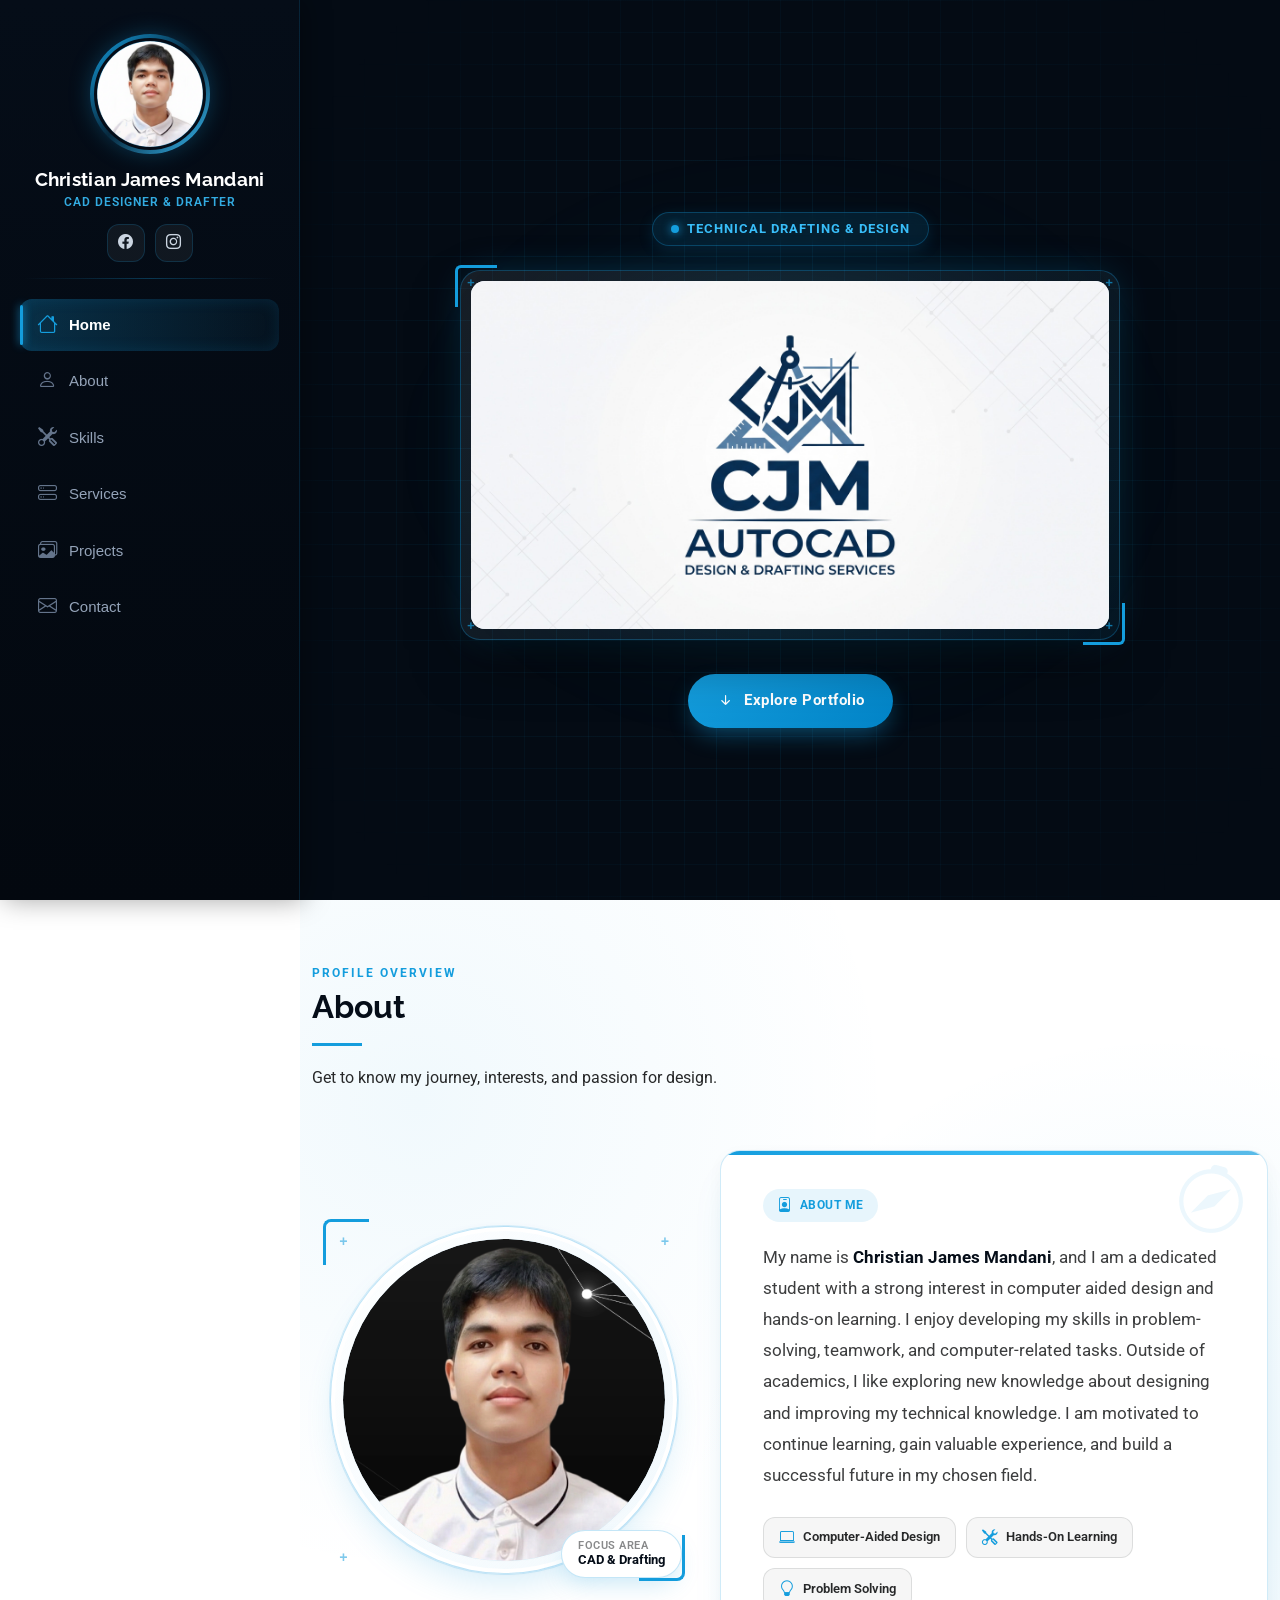
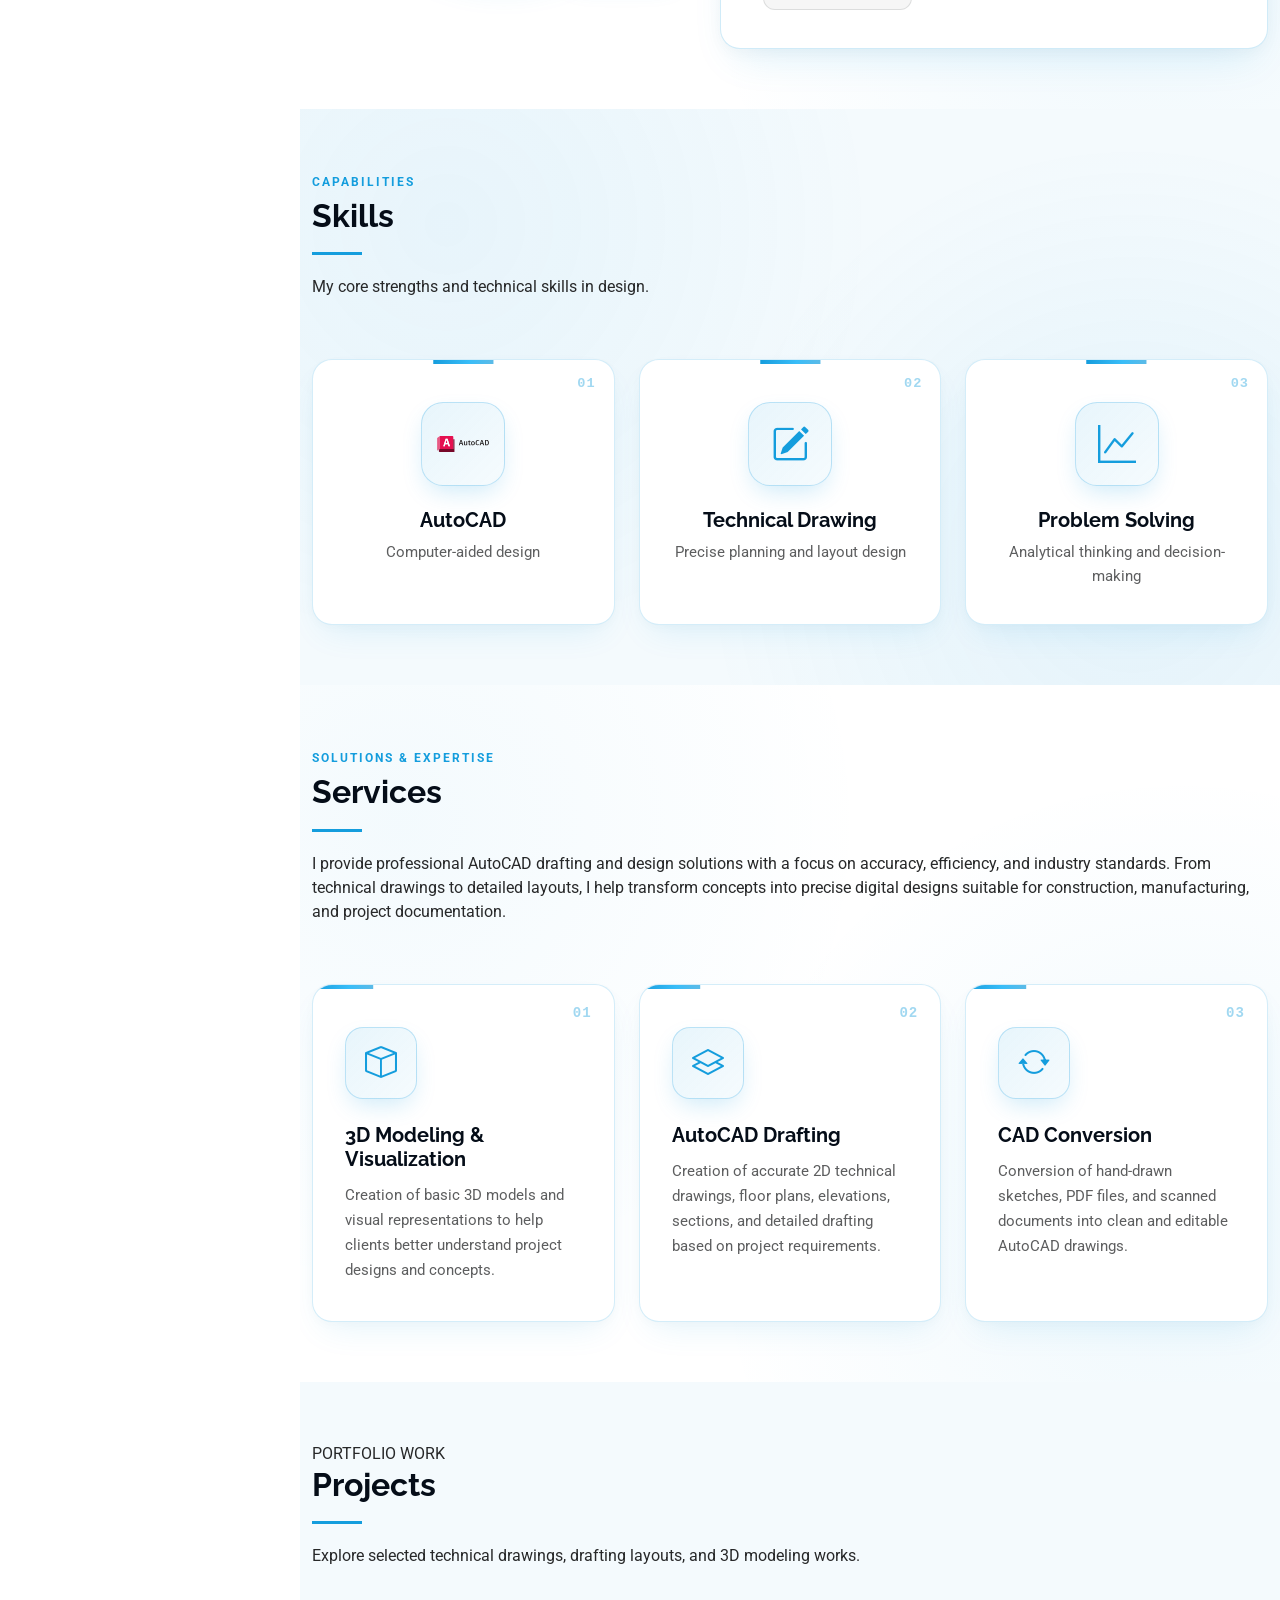
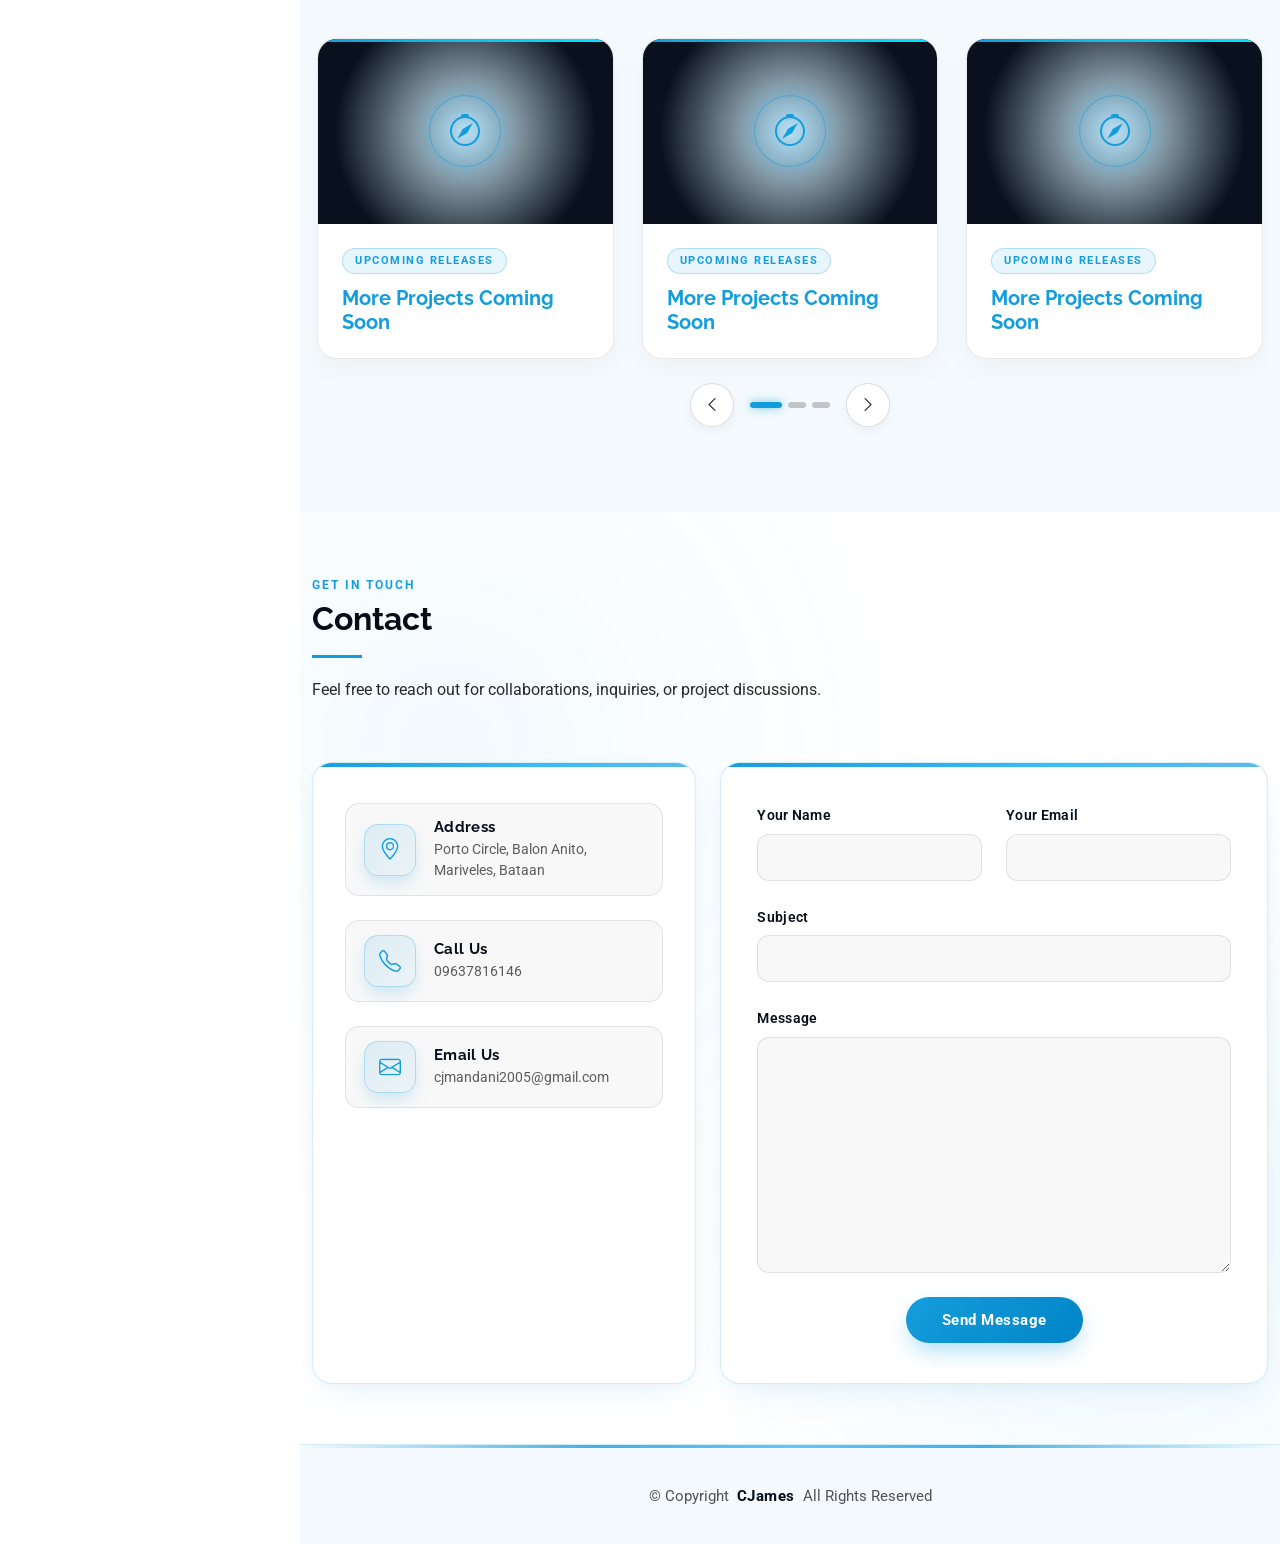
==== commit e62d1984: "feat: add main stylesheet and HTML structure for portfolio template" ====
--- a/iPortfolio-1.0.0/iPortfolio-1.0.0/index.html
+++ b/iPortfolio-1.0.0/iPortfolio-1.0.0/index.html
@@ -112,6 +112,11 @@
           <li>
             <a href="#services"
               ><i class="bi bi-hdd-stack navicon"></i><span>Services</span></a
+            >
+          </li>
+          <li>
+            <a href="#projects"
+              ><i class="bi bi-images navicon"></i><span>Projects</span></a
             >
           </li>
           <li>
@@ -397,6 +402,116 @@
         </div>
       </section>
       <!-- /Services Section -->
+
+      <!-- Projects Section -->
+      <section id="projects" class="projects section light-background">
+        <!-- Section Title -->
+        <div class="container section-title" data-aos="fade-up">
+          <span class="section-kicker">PORTFOLIO WORK</span>
+          <h2>Projects</h2>
+          <p>Explore selected technical drawings, drafting layouts, and 3D modeling works.</p>
+        </div>
+        <!-- End Section Title -->
+
+        <div class="container" data-aos="fade-up" data-aos-delay="100">
+          <div class="swiper init-swiper projects-slider">
+            <script type="application/json" class="swiper-config">
+              {
+                "loop": true,
+                "speed": 600,
+                "slidesPerView": "auto",
+                "pagination": {
+                  "el": ".projects-swiper-pagination",
+                  "type": "bullets",
+                  "clickable": true
+                },
+                "navigation": {
+                  "nextEl": ".projects-swiper-next",
+                  "prevEl": ".projects-swiper-prev"
+                },
+                "breakpoints": {
+                  "320": {
+                    "slidesPerView": 1,
+                    "spaceBetween": 20
+                  },
+                  "768": {
+                    "slidesPerView": 2,
+                    "spaceBetween": 24
+                  },
+                  "1200": {
+                    "slidesPerView": 3,
+                    "spaceBetween": 28
+                  }
+                }
+              }
+            </script>
+            <div class="swiper-wrapper align-items-stretch">
+              <!-- Slide 1 -->
+              <div class="swiper-slide">
+                <div class="project-card">
+                  <div class="card-accent-bar"></div>
+                  <div class="project-img-box teaser-img-box">
+                    <div class="teaser-icon-glow">
+                      <i class="bi bi-compass"></i>
+                    </div>
+                  </div>
+                  <div class="project-info">
+                    <span class="project-tag">UPCOMING RELEASES</span>
+                    <h4>More Projects Coming Soon</h4>
+                  </div>
+                </div>
+              </div>
+              <!-- End Slide 1 -->
+
+              <!-- Slide 2 -->
+              <div class="swiper-slide">
+                <div class="project-card">
+                  <div class="card-accent-bar"></div>
+                  <div class="project-img-box teaser-img-box">
+                    <div class="teaser-icon-glow">
+                      <i class="bi bi-compass"></i>
+                    </div>
+                  </div>
+                  <div class="project-info">
+                    <span class="project-tag">UPCOMING RELEASES</span>
+                    <h4>More Projects Coming Soon</h4>
+                  </div>
+                </div>
+              </div>
+              <!-- End Slide 2 -->
+
+              <!-- Slide 3 -->
+              <div class="swiper-slide">
+                <div class="project-card">
+                  <div class="card-accent-bar"></div>
+                  <div class="project-img-box teaser-img-box">
+                    <div class="teaser-icon-glow">
+                      <i class="bi bi-compass"></i>
+                    </div>
+                  </div>
+                  <div class="project-info">
+                    <span class="project-tag">UPCOMING RELEASES</span>
+                    <h4>More Projects Coming Soon</h4>
+                  </div>
+                </div>
+              </div>
+              <!-- End Slide 3 -->
+            </div>
+
+            <!-- Swiper Controls / Scroll Arrows -->
+            <div class="projects-controls d-flex align-items-center justify-content-center gap-3 mt-4">
+              <button type="button" class="projects-nav-btn projects-swiper-prev" aria-label="Previous Slide">
+                <i class="bi bi-chevron-left"></i>
+              </button>
+              <div class="projects-swiper-pagination d-inline-flex justify-content-center"></div>
+              <button type="button" class="projects-nav-btn projects-swiper-next" aria-label="Next Slide">
+                <i class="bi bi-chevron-right"></i>
+              </button>
+            </div>
+          </div>
+        </div>
+      </section>
+      <!-- /Projects Section -->
 
       <!-- Contact Section -->
       <section id="contact" class="contact section">
--- a/iPortfolio-1.0.0/iPortfolio-1.0.0/assets/css/main.css
+++ b/iPortfolio-1.0.0/iPortfolio-1.0.0/assets/css/main.css
@@ -1864,6 +1864,415 @@
 }
 
 /*--------------------------------------------------------------
+# Projects Section
+--------------------------------------------------------------*/
+.projects {
+  position: relative;
+  overflow: hidden;
+}
+
+/* Projects Coming Soon Showcase */
+.projects-coming-soon-wrapper {
+  max-width: 820px;
+  margin: 0 auto;
+}
+
+.projects-coming-soon-card {
+  position: relative;
+  background: var(--surface-color, #ffffff);
+  border-radius: 24px;
+  padding: 56px 36px;
+  border: 1px solid color-mix(in srgb, var(--default-color), transparent 88%);
+  box-shadow: 0 16px 40px rgba(0, 0, 0, 0.04);
+  text-align: center;
+  overflow: hidden;
+  transition: all 0.4s ease;
+  background-image: radial-gradient(
+    color-mix(in srgb, var(--accent-color), transparent 92%) 1.2px,
+    transparent 1.2px
+  );
+  background-size: 24px 24px;
+}
+
+.projects-coming-soon-card:hover {
+  transform: translateY(-4px);
+  border-color: color-mix(in srgb, var(--accent-color), transparent 55%);
+  box-shadow: 0 24px 48px color-mix(in srgb, var(--accent-color), transparent 88%),
+              0 8px 24px rgba(0, 0, 0, 0.05);
+}
+
+.projects-coming-soon-card .card-accent-bar {
+  position: absolute;
+  top: 0;
+  left: 0;
+  right: 0;
+  height: 3px;
+  background: linear-gradient(90deg, var(--accent-color), #00e5ff);
+}
+
+.projects-coming-soon-card .coming-soon-badge {
+  display: inline-flex;
+  align-items: center;
+  gap: 8px;
+  padding: 6px 18px;
+  border-radius: 50px;
+  background: color-mix(in srgb, var(--accent-color), transparent 90%);
+  color: var(--accent-color);
+  font-size: 11.5px;
+  font-weight: 700;
+  letter-spacing: 1.5px;
+  text-transform: uppercase;
+  border: 1px solid color-mix(in srgb, var(--accent-color), transparent 75%);
+  margin-bottom: 24px;
+}
+
+.projects-coming-soon-card .coming-soon-badge i {
+  font-size: 13px;
+}
+
+.projects-coming-soon-card .coming-soon-icon-box {
+  width: 84px;
+  height: 84px;
+  margin: 0 auto 24px auto;
+  border-radius: 22px;
+  background: color-mix(in srgb, var(--accent-color), transparent 92%);
+  border: 1px solid color-mix(in srgb, var(--accent-color), transparent 75%);
+  display: flex;
+  align-items: center;
+  justify-content: center;
+  font-size: 38px;
+  color: var(--accent-color);
+  box-shadow: 0 10px 28px color-mix(in srgb, var(--accent-color), transparent 80%);
+  transition: transform 0.4s ease;
+}
+
+.projects-coming-soon-card:hover .coming-soon-icon-box {
+  transform: rotate(12deg) scale(1.06);
+}
+
+.projects-coming-soon-card .coming-soon-title {
+  font-size: 26px;
+  font-weight: 700;
+  color: var(--heading-color);
+  margin-bottom: 12px;
+}
+
+.projects-coming-soon-card .coming-soon-desc {
+  max-width: 620px;
+  margin: 0 auto 32px auto;
+  font-size: 14.5px;
+  line-height: 1.7;
+  color: color-mix(in srgb, var(--default-color), transparent 25%);
+}
+
+.projects-coming-soon-card .coming-soon-tags {
+  display: flex;
+  flex-wrap: wrap;
+  justify-content: center;
+  gap: 12px;
+}
+
+.projects-coming-soon-card .cs-tag {
+  display: inline-flex;
+  align-items: center;
+  gap: 8px;
+  padding: 8px 16px;
+  border-radius: 12px;
+  background: color-mix(in srgb, var(--default-color), transparent 96%);
+  border: 1px solid color-mix(in srgb, var(--default-color), transparent 90%);
+  font-size: 13px;
+  font-weight: 600;
+  color: var(--heading-color);
+  transition: all 0.3s ease;
+}
+
+.projects-coming-soon-card .cs-tag i {
+  color: var(--accent-color);
+  font-size: 14px;
+}
+
+.projects-coming-soon-card .cs-tag:hover {
+  background: color-mix(in srgb, var(--accent-color), transparent 92%);
+  border-color: color-mix(in srgb, var(--accent-color), transparent 70%);
+  color: var(--accent-color);
+  transform: translateY(-2px);
+}
+
+@media (max-width: 768px) {
+  .projects-coming-soon-card {
+    padding: 40px 20px;
+  }
+  .projects-coming-soon-card .coming-soon-title {
+    font-size: 21px;
+  }
+  .projects-coming-soon-card .coming-soon-desc {
+    font-size: 13.5px;
+    margin-bottom: 24px;
+  }
+  .projects-coming-soon-card .coming-soon-icon-box {
+    width: 68px;
+    height: 68px;
+    font-size: 30px;
+    border-radius: 16px;
+  }
+}
+
+.projects .projects-slider {
+  overflow: hidden;
+  padding: 10px 5px 25px 5px;
+}
+
+.projects .swiper-slide {
+  height: auto;
+  display: flex;
+}
+
+.projects .project-card {
+  position: relative;
+  display: flex;
+  flex-direction: column;
+  width: 100%;
+  background: var(--surface-color, #ffffff);
+  border-radius: 20px;
+  border: 1px solid color-mix(in srgb, var(--default-color), transparent 90%);
+  box-shadow: 0 10px 30px rgba(0, 0, 0, 0.04);
+  overflow: hidden;
+  transition: all 0.4s cubic-bezier(0.165, 0.84, 0.44, 1);
+}
+
+.projects .project-card:hover {
+  transform: translateY(-8px);
+  border-color: color-mix(in srgb, var(--accent-color), transparent 55%);
+  box-shadow: 0 20px 40px color-mix(in srgb, var(--accent-color), transparent 85%),
+              0 6px 16px rgba(0, 0, 0, 0.06);
+}
+
+.projects .card-accent-bar {
+  position: absolute;
+  top: 0;
+  left: 0;
+  right: 0;
+  height: 3px;
+  background: linear-gradient(90deg, var(--accent-color), #00e5ff);
+  opacity: 1;
+  z-index: 5;
+  transition: opacity 0.35s ease;
+}
+
+.projects .project-img-box {
+  position: relative;
+  width: 100%;
+  aspect-ratio: 16 / 10;
+  background: #08111d;
+  display: flex;
+  align-items: center;
+  justify-content: center;
+  overflow: hidden;
+}
+
+.projects .project-img-box img {
+  width: 100%;
+  height: 100%;
+  object-fit: cover;
+  display: block;
+  transition: transform 0.6s cubic-bezier(0.165, 0.84, 0.44, 1), filter 0.4s ease;
+}
+
+.projects .project-card:hover .project-img-box img {
+  transform: scale(1.06);
+}
+
+.projects .project-coming-soon-badge {
+  position: absolute;
+  top: 14px;
+  right: 14px;
+  display: inline-flex;
+  align-items: center;
+  gap: 6px;
+  padding: 5px 12px;
+  border-radius: 50px;
+  background: rgba(11, 25, 44, 0.85);
+  backdrop-filter: blur(8px);
+  -webkit-backdrop-filter: blur(8px);
+  border: 1px solid color-mix(in srgb, var(--accent-color), transparent 60%);
+  color: var(--accent-color);
+  font-size: 10.5px;
+  font-weight: 700;
+  letter-spacing: 1px;
+  text-transform: uppercase;
+  z-index: 3;
+  box-shadow: 0 4px 12px rgba(0, 0, 0, 0.25);
+}
+
+.projects .project-coming-soon-badge i {
+  font-size: 11px;
+}
+
+.projects .teaser-img-box {
+  background: radial-gradient(circle at center, rgba(20, 157, 221, 0.18) 0%, #08111d 75%) !important;
+  display: flex;
+  align-items: center;
+  justify-content: center;
+}
+
+.projects .teaser-icon-glow {
+  width: 72px;
+  height: 72px;
+  border-radius: 50%;
+  background: color-mix(in srgb, var(--accent-color), transparent 85%);
+  border: 1px solid color-mix(in srgb, var(--accent-color), transparent 50%);
+  display: flex;
+  align-items: center;
+  justify-content: center;
+  font-size: 32px;
+  color: var(--accent-color);
+  box-shadow: 0 0 25px color-mix(in srgb, var(--accent-color), transparent 60%);
+  transition: transform 0.4s ease;
+}
+
+.projects .project-card:hover .teaser-icon-glow {
+  transform: rotate(15deg) scale(1.1);
+}
+
+.projects .project-zoom-btn {
+  position: absolute;
+  top: 50%;
+  left: 50%;
+  transform: translate(-50%, -50%) scale(0.7);
+  width: 46px;
+  height: 46px;
+  border-radius: 50%;
+  background: rgba(11, 25, 44, 0.85);
+  backdrop-filter: blur(8px);
+  -webkit-backdrop-filter: blur(8px);
+  border: 1px solid rgba(255, 255, 255, 0.25);
+  color: #ffffff;
+  display: flex;
+  align-items: center;
+  justify-content: center;
+  font-size: 18px;
+  opacity: 0;
+  text-decoration: none;
+  z-index: 4;
+  transition: all 0.3s cubic-bezier(0.34, 1.56, 0.64, 1);
+  box-shadow: 0 8px 24px rgba(0, 0, 0, 0.3);
+}
+
+.projects .project-card:hover .project-zoom-btn {
+  opacity: 1;
+  transform: translate(-50%, -50%) scale(1);
+}
+
+.projects .project-zoom-btn:hover {
+  background: var(--accent-color);
+  border-color: var(--accent-color);
+  color: #ffffff;
+  transform: translate(-50%, -50%) scale(1.12);
+  box-shadow: 0 0 20px color-mix(in srgb, var(--accent-color), transparent 30%);
+}
+
+.projects .project-info {
+  padding: 24px;
+  display: flex;
+  flex-direction: column;
+  flex-grow: 1;
+}
+
+.projects .project-tag {
+  align-self: flex-start;
+  font-size: 11px;
+  font-weight: 700;
+  letter-spacing: 1.5px;
+  padding: 4px 12px;
+  border-radius: 50px;
+  background: color-mix(in srgb, var(--accent-color), transparent 90%);
+  color: var(--accent-color);
+  margin-bottom: 12px;
+  text-transform: uppercase;
+  border: 1px solid color-mix(in srgb, var(--accent-color), transparent 75%);
+}
+
+.projects .project-info h4 {
+  font-size: 20px;
+  font-weight: 700;
+  color: var(--accent-color);
+  margin-bottom: 0;
+  transition: color 0.3s ease;
+}
+
+.projects .project-info p {
+  font-size: 14px;
+  line-height: 1.6;
+  color: color-mix(in srgb, var(--default-color), transparent 25%);
+  margin-bottom: 0;
+}
+
+.projects .projects-controls {
+  margin-top: 32px;
+}
+
+.projects .projects-nav-btn {
+  width: 44px;
+  height: 44px;
+  border-radius: 50%;
+  border: 1px solid color-mix(in srgb, var(--default-color), transparent 85%);
+  background: var(--surface-color);
+  color: var(--heading-color);
+  font-size: 16px;
+  display: inline-flex;
+  align-items: center;
+  justify-content: center;
+  cursor: pointer;
+  transition: all 0.3s ease;
+  box-shadow: 0 4px 12px rgba(0, 0, 0, 0.05);
+}
+
+.projects .projects-nav-btn:hover {
+  background: var(--accent-color);
+  color: #ffffff;
+  border-color: var(--accent-color);
+  transform: translateY(-2px);
+  box-shadow: 0 6px 18px color-mix(in srgb, var(--accent-color), transparent 60%);
+}
+
+.projects .projects-swiper-pagination {
+  width: auto !important;
+  display: inline-flex;
+  align-items: center;
+  gap: 6px;
+}
+
+.projects .projects-swiper-pagination .swiper-pagination-bullet {
+  width: 18px;
+  height: 6px;
+  border-radius: 4px;
+  background: color-mix(in srgb, var(--default-color), transparent 75%);
+  opacity: 1;
+  margin: 0;
+  transition: all 0.3s ease;
+}
+
+.projects .projects-swiper-pagination .swiper-pagination-bullet-active {
+  width: 32px;
+  background: var(--accent-color);
+  box-shadow: 0 0 10px color-mix(in srgb, var(--accent-color), transparent 40%);
+}
+
+@media (max-width: 768px) {
+  .projects .project-info {
+    padding: 20px 18px;
+  }
+
+  .projects .project-info h4 {
+    font-size: 17px;
+  }
+
+  .projects .project-info p {
+    font-size: 13px;
+  }
+}
+
+/*--------------------------------------------------------------
 # Testimonials Section
 --------------------------------------------------------------*/
 .testimonials .testimonials-carousel,
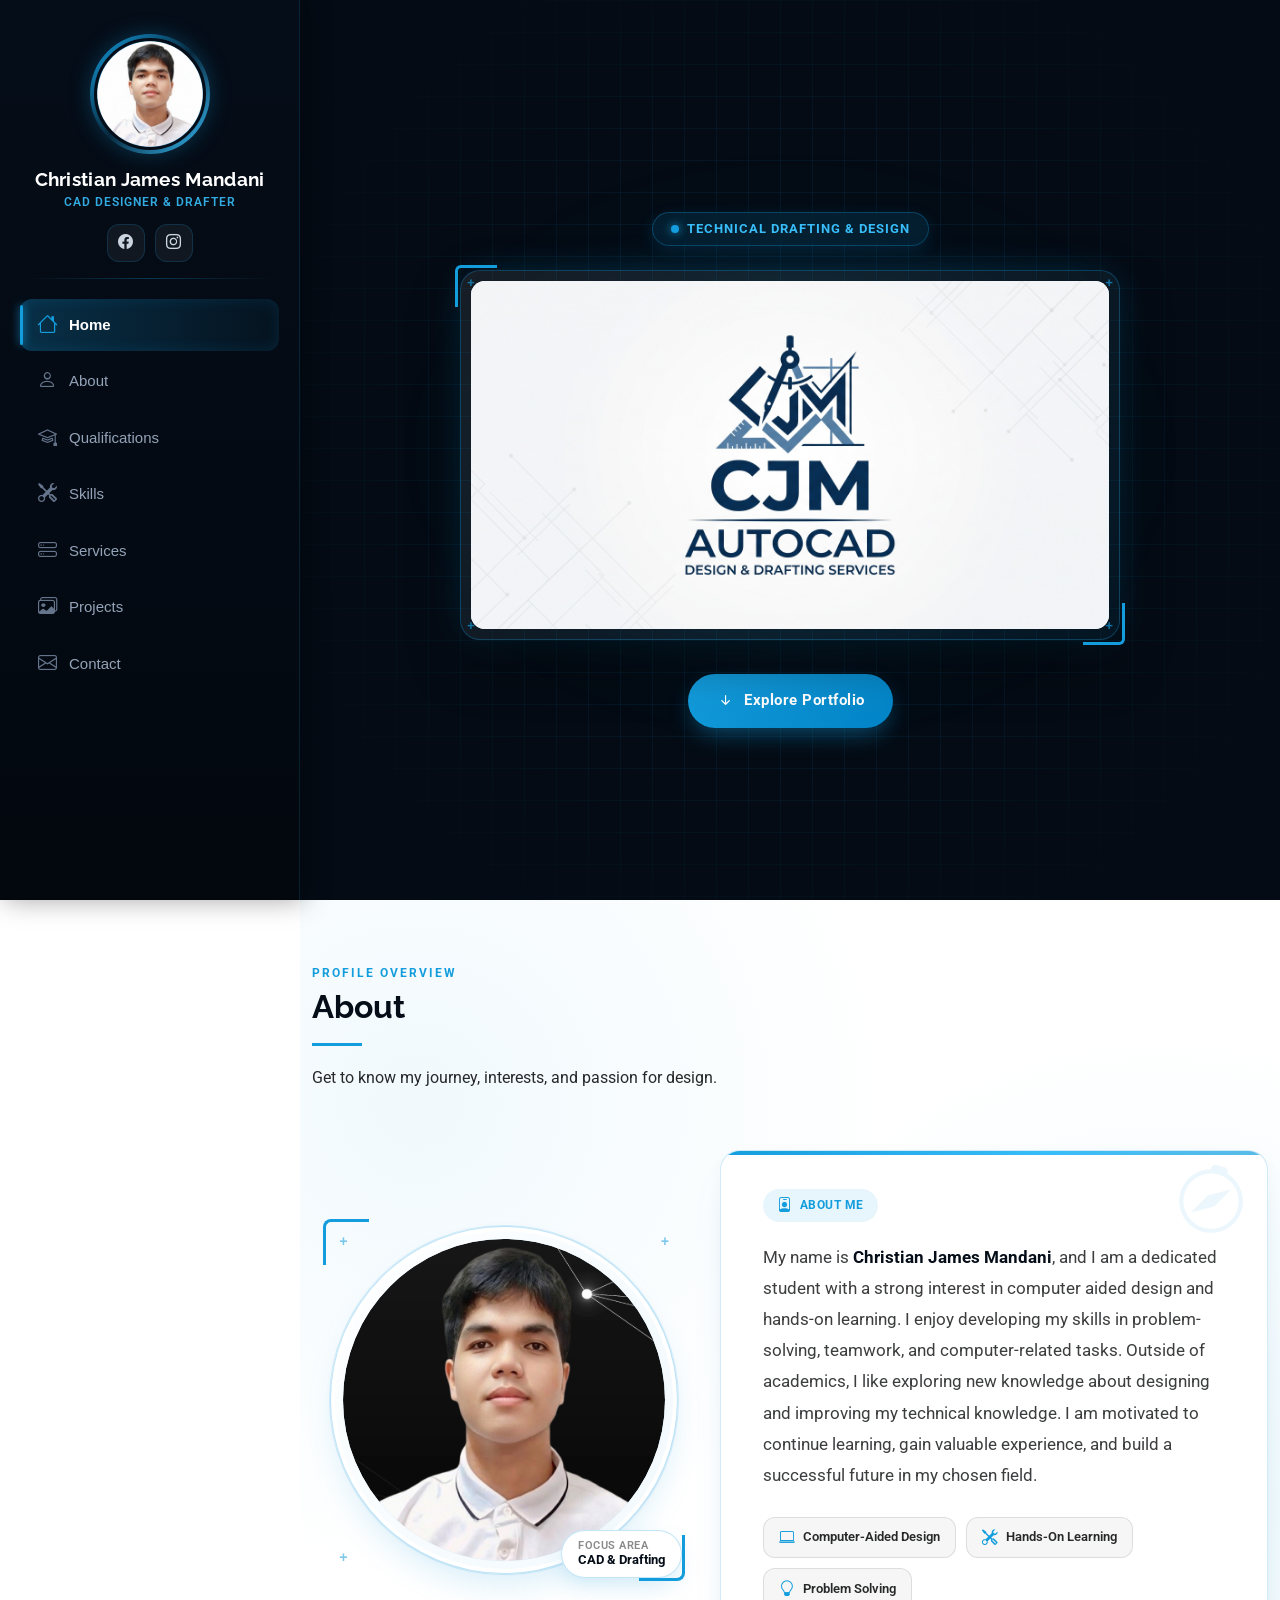
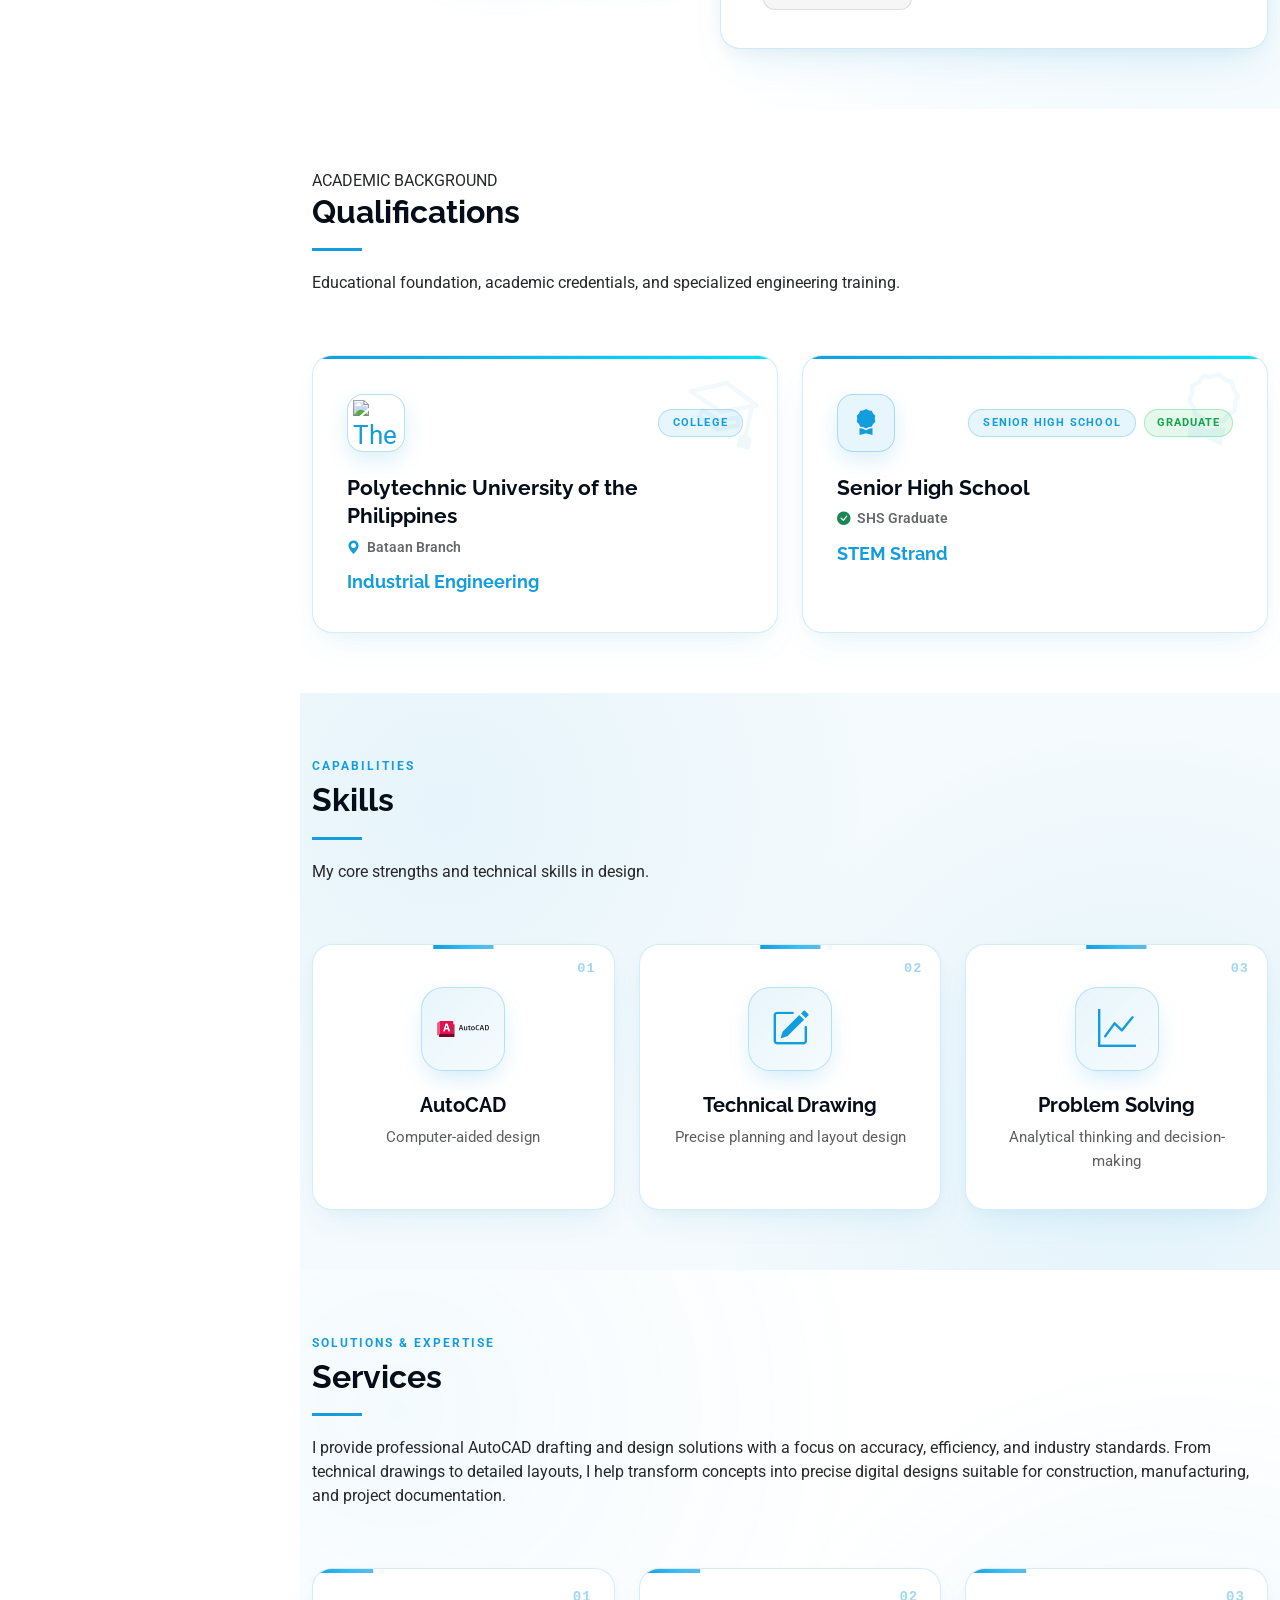
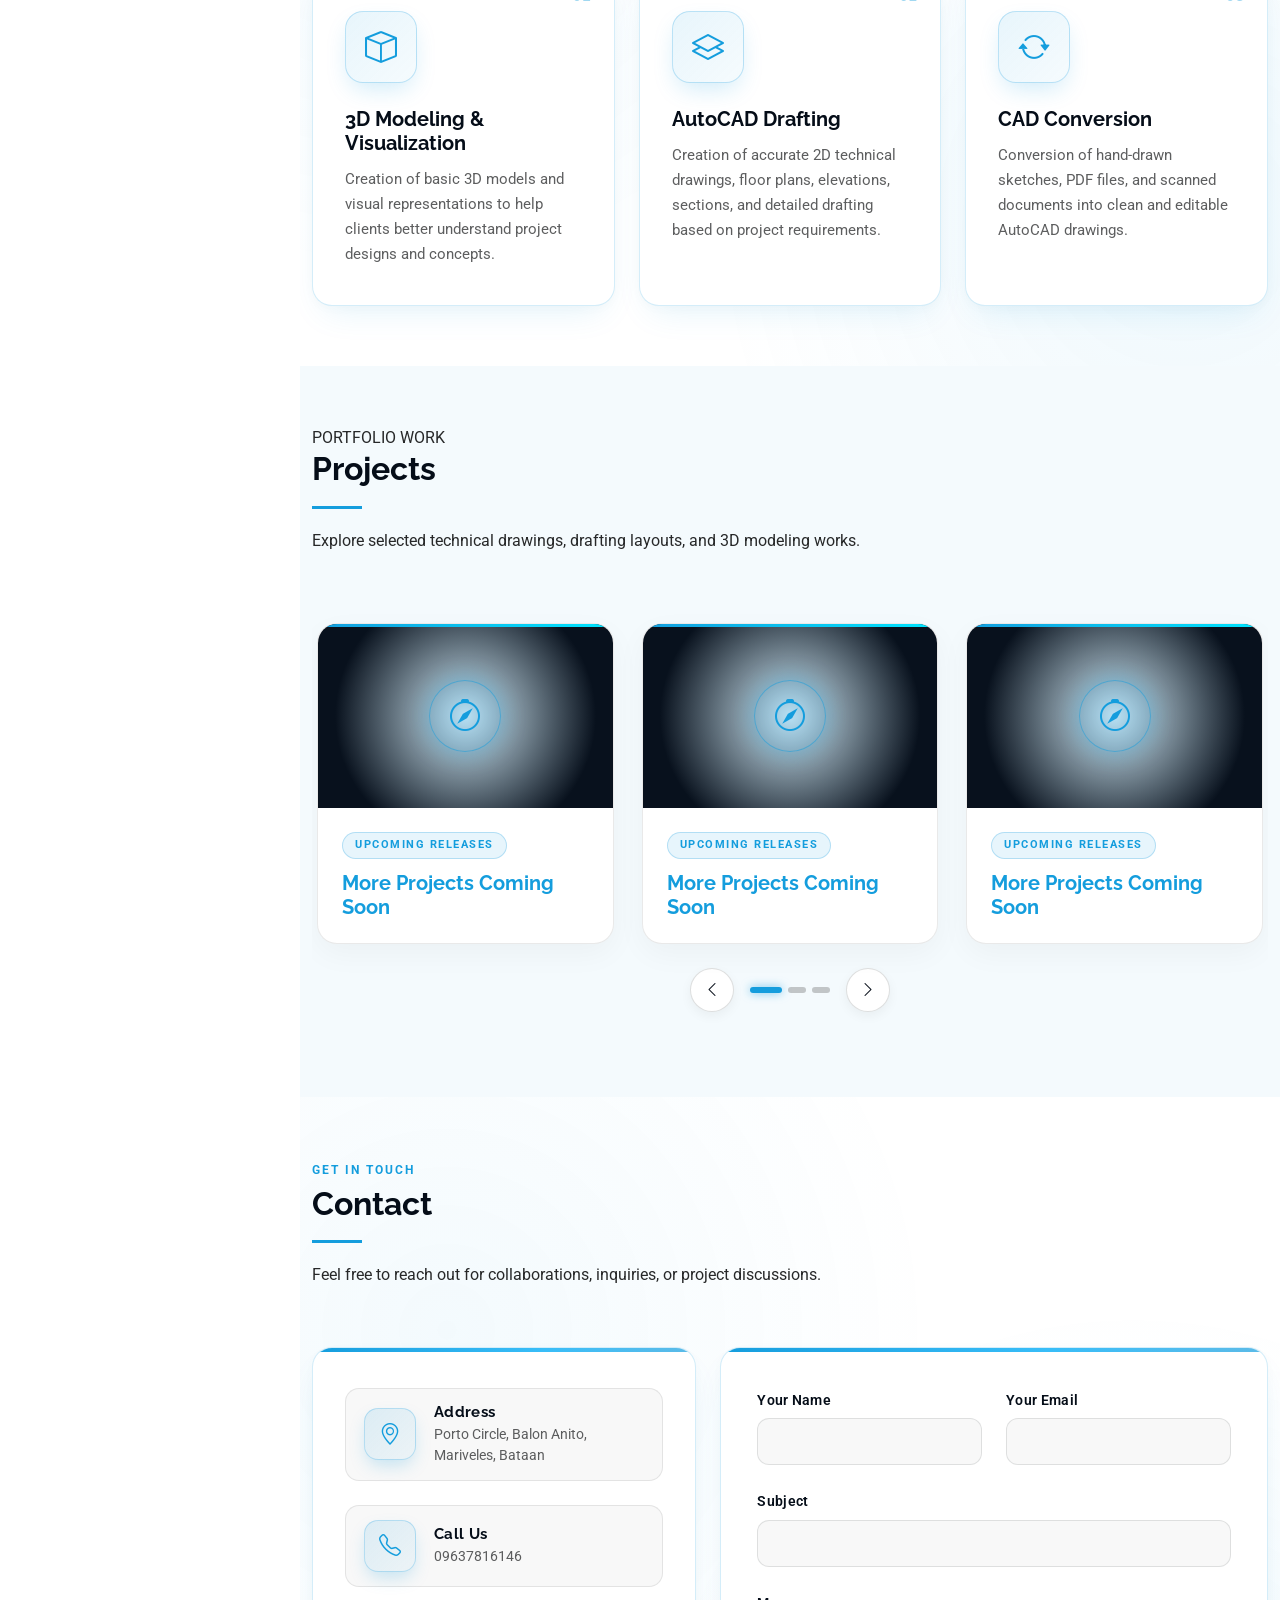
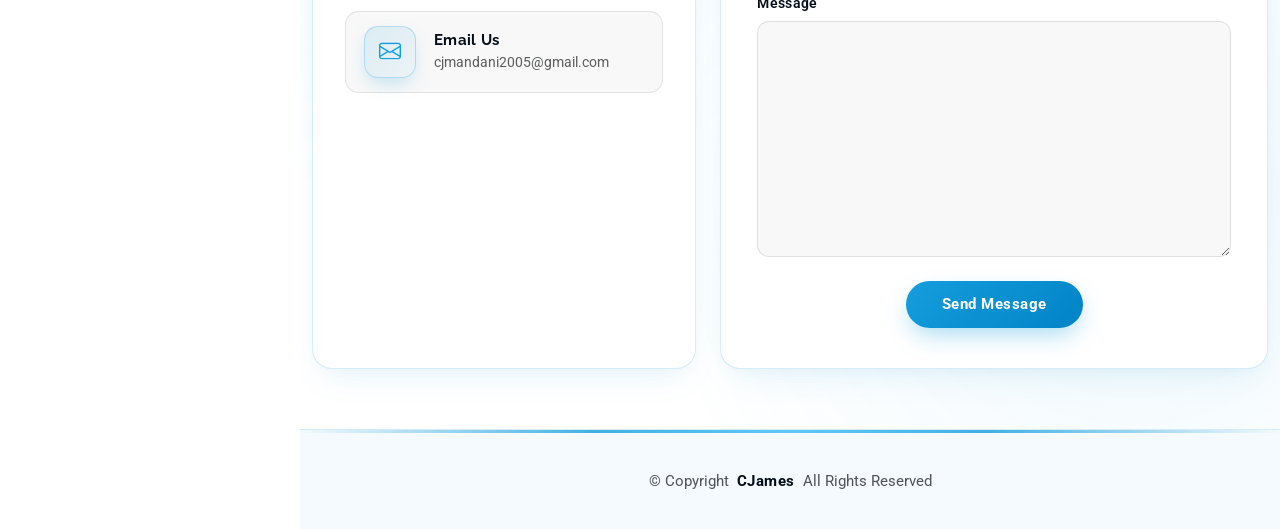
==== commit 8c687683: "feat: add iPortfolio template files with HTML structure and CSS styling" ====
--- a/iPortfolio-1.0.0/iPortfolio-1.0.0/index.html
+++ b/iPortfolio-1.0.0/iPortfolio-1.0.0/index.html
@@ -102,6 +102,11 @@
           <li>
             <a href="#about"
               ><i class="bi bi-person navicon"></i><span>About</span></a
+            >
+          </li>
+          <li>
+            <a href="#qualifications"
+              ><i class="bi bi-mortarboard navicon"></i><span>Qualifications</span></a
             >
           </li>
           <li>
@@ -259,6 +264,83 @@
         </div>
       </section>
       <!-- /About Section -->
+
+      <!-- Qualifications Section -->
+      <section id="qualifications" class="qualifications section">
+        <!-- Section Title -->
+        <div class="container section-title" data-aos="fade-up">
+          <span class="section-kicker">ACADEMIC BACKGROUND</span>
+          <h2>Qualifications</h2>
+          <p>Educational foundation, academic credentials, and specialized engineering training.</p>
+        </div>
+        <!-- End Section Title -->
+
+        <div class="container" data-aos="fade-up" data-aos-delay="100">
+          <div class="row g-4 justify-content-center">
+            <!-- College Qualification -->
+            <div class="col-lg-6 col-md-12" data-aos="fade-up" data-aos-delay="100">
+              <div class="qualification-card">
+                <div class="card-accent-bar"></div>
+                <div class="qual-watermark"><i class="bi bi-mortarboard"></i></div>
+                
+                <div class="qual-header">
+                  <div class="qual-icon-wrap qual-logo-wrap">
+                    <img
+                      src="https://www.pngkey.com/png/detail/52-528919_the-pup-logo-polytechnic-university-of-the-philippines.png"
+                      alt="The Pup Logo - Polytechnic University Of The Philippines Logo@pngkey.com"
+                      class="qual-logo-img"
+                    />
+                  </div>
+                  <div class="qual-badge-group">
+                    <span class="qual-level-badge">COLLEGE</span>
+                  </div>
+                </div>
+
+                <div class="qual-body">
+                  <h3 class="qual-institution">Polytechnic University of the Philippines</h3>
+                  <div class="qual-branch">
+                    <i class="bi bi-geo-alt-fill"></i>
+                    <span>Bataan Branch</span>
+                  </div>
+                  <h4 class="qual-degree">Industrial Engineering</h4>
+                </div>
+                <div class="qual-card-glow"></div>
+              </div>
+            </div>
+            <!-- End College Qualification -->
+
+            <!-- Senior High School Qualification -->
+            <div class="col-lg-6 col-md-12" data-aos="fade-up" data-aos-delay="200">
+              <div class="qualification-card">
+                <div class="card-accent-bar"></div>
+                <div class="qual-watermark"><i class="bi bi-award"></i></div>
+                
+                <div class="qual-header">
+                  <div class="qual-icon-wrap">
+                    <i class="bi bi-award-fill"></i>
+                  </div>
+                  <div class="qual-badge-group">
+                    <span class="qual-level-badge">SENIOR HIGH SCHOOL</span>
+                    <span class="qual-status-badge">GRADUATE</span>
+                  </div>
+                </div>
+
+                <div class="qual-body">
+                  <h3 class="qual-institution">Senior High School</h3>
+                  <div class="qual-branch">
+                    <i class="bi bi-check-circle-fill text-success"></i>
+                    <span>SHS Graduate</span>
+                  </div>
+                  <h4 class="qual-degree">STEM Strand</h4>
+                </div>
+                <div class="qual-card-glow"></div>
+              </div>
+            </div>
+            <!-- End SHS Qualification -->
+          </div>
+        </div>
+      </section>
+      <!-- /Qualifications Section -->
 
       <!-- Skills Section -->
       <section id="skills" class="skills section light-background">
--- a/iPortfolio-1.0.0/iPortfolio-1.0.0/assets/css/main.css
+++ b/iPortfolio-1.0.0/iPortfolio-1.0.0/assets/css/main.css
@@ -1361,6 +1361,243 @@
 }
 
 /*--------------------------------------------------------------
+# Qualifications Section
+--------------------------------------------------------------*/
+.qualifications {
+  position: relative;
+  overflow: hidden;
+}
+
+.qualifications .qualification-card {
+  position: relative;
+  background: var(--surface-color, #ffffff);
+  border-radius: 20px;
+  padding: 38px 34px;
+  border: 1px solid color-mix(in srgb, var(--accent-color), transparent 82%);
+  box-shadow:
+    0 15px 35px -12px color-mix(in srgb, var(--accent-color), transparent 88%),
+    0 3px 12px rgba(0, 0, 0, 0.02);
+  height: 100%;
+  display: flex;
+  flex-direction: column;
+  overflow: hidden;
+  transition: all 0.4s cubic-bezier(0.165, 0.84, 0.44, 1);
+}
+
+.qualifications .qualification-card:hover {
+  transform: translateY(-7px);
+  border-color: color-mix(in srgb, var(--accent-color), transparent 50%);
+  box-shadow:
+    0 24px 48px -12px color-mix(in srgb, var(--accent-color), transparent 75%),
+    0 6px 18px rgba(0, 0, 0, 0.04);
+}
+
+.qualifications .card-accent-bar {
+  position: absolute;
+  top: 0;
+  left: 0;
+  right: 0;
+  height: 3px;
+  background: linear-gradient(90deg, var(--accent-color), #00e5ff);
+  opacity: 1;
+  z-index: 5;
+}
+
+.qualifications .qual-watermark {
+  position: absolute;
+  top: 15px;
+  right: 20px;
+  font-size: 72px;
+  color: var(--accent-color);
+  opacity: 0.06;
+  pointer-events: none;
+  line-height: 1;
+  transform: rotate(12deg);
+  transition: transform 0.4s ease, opacity 0.4s ease;
+}
+
+.qualifications .qualification-card:hover .qual-watermark {
+  transform: rotate(0deg) scale(1.08);
+  opacity: 0.12;
+}
+
+.qualifications .qual-header {
+  display: flex;
+  align-items: center;
+  justify-content: space-between;
+  margin-bottom: 22px;
+  gap: 15px;
+}
+
+.qualifications .qual-icon-wrap {
+  width: 58px;
+  height: 58px;
+  border-radius: 16px;
+  background: color-mix(in srgb, var(--accent-color), transparent 90%);
+  border: 1px solid color-mix(in srgb, var(--accent-color), transparent 70%);
+  display: flex;
+  align-items: center;
+  justify-content: center;
+  color: var(--accent-color);
+  font-size: 26px;
+  box-shadow: 0 8px 20px color-mix(in srgb, var(--accent-color), transparent 85%);
+  transition: transform 0.4s ease;
+}
+
+.qualifications .qualification-card:hover .qual-icon-wrap {
+  transform: scale(1.08) rotate(-4deg);
+}
+
+.qualifications .qual-logo-wrap {
+  background: #ffffff;
+  padding: 5px;
+  overflow: hidden;
+}
+
+.qualifications .qual-logo-img {
+  width: 100%;
+  height: 100%;
+  object-fit: contain;
+  display: block;
+}
+
+.qualifications .qual-badge-group {
+  display: flex;
+  align-items: center;
+  gap: 8px;
+  flex-wrap: wrap;
+}
+
+.qualifications .qual-level-badge {
+  font-size: 11px;
+  font-weight: 700;
+  letter-spacing: 1.2px;
+  padding: 5px 14px;
+  border-radius: 50px;
+  background: color-mix(in srgb, var(--accent-color), transparent 90%);
+  color: var(--accent-color);
+  text-transform: uppercase;
+  border: 1px solid color-mix(in srgb, var(--accent-color), transparent 75%);
+}
+
+.qualifications .qual-status-badge {
+  font-size: 11px;
+  font-weight: 700;
+  letter-spacing: 1px;
+  padding: 5px 12px;
+  border-radius: 50px;
+  background: rgba(34, 197, 94, 0.12);
+  color: #16a34a;
+  text-transform: uppercase;
+  border: 1px solid rgba(34, 197, 94, 0.3);
+}
+
+.qualifications .qual-body {
+  display: flex;
+  flex-direction: column;
+  flex-grow: 1;
+}
+
+.qualifications .qual-institution {
+  font-size: 21px;
+  font-weight: 700;
+  color: var(--heading-color);
+  margin-bottom: 6px;
+  line-height: 1.35;
+}
+
+.qualifications .qual-branch {
+  display: inline-flex;
+  align-items: center;
+  gap: 6px;
+  font-size: 13.5px;
+  font-weight: 600;
+  color: color-mix(in srgb, var(--default-color), transparent 30%);
+  margin-bottom: 12px;
+}
+
+.qualifications .qual-branch i {
+  color: var(--accent-color);
+}
+
+.qualifications .qual-degree {
+  font-size: 18px;
+  font-weight: 700;
+  color: var(--accent-color);
+  margin-bottom: 0;
+  line-height: 1.4;
+}
+
+.qualifications .qual-desc {
+  font-size: 14px;
+  line-height: 1.7;
+  color: color-mix(in srgb, var(--default-color), transparent 20%);
+  margin-bottom: 22px;
+  flex-grow: 1;
+}
+
+.qualifications .qual-tags {
+  display: flex;
+  flex-wrap: wrap;
+  gap: 8px;
+  margin-top: auto;
+}
+
+.qualifications .qual-tag {
+  display: inline-flex;
+  align-items: center;
+  gap: 6px;
+  padding: 6px 13px;
+  border-radius: 10px;
+  background: color-mix(in srgb, var(--default-color), transparent 96%);
+  border: 1px solid color-mix(in srgb, var(--default-color), transparent 88%);
+  font-size: 12.5px;
+  font-weight: 600;
+  color: var(--heading-color);
+  transition: all 0.3s ease;
+}
+
+.qualifications .qual-tag i {
+  color: var(--accent-color);
+  font-size: 13px;
+}
+
+.qualifications .qualification-card:hover .qual-tag {
+  border-color: color-mix(in srgb, var(--accent-color), transparent 75%);
+  background: color-mix(in srgb, var(--accent-color), transparent 94%);
+}
+
+.qualifications .qual-card-glow {
+  position: absolute;
+  width: 140px;
+  height: 140px;
+  bottom: -70px;
+  right: -70px;
+  border-radius: 50%;
+  background: radial-gradient(circle, color-mix(in srgb, var(--accent-color), transparent 80%) 0%, transparent 70%);
+  filter: blur(24px);
+  pointer-events: none;
+  opacity: 0;
+  transition: opacity 0.4s ease;
+}
+
+.qualifications .qualification-card:hover .qual-card-glow {
+  opacity: 1;
+}
+
+@media (max-width: 768px) {
+  .qualifications .qualification-card {
+    padding: 30px 22px;
+  }
+  .qualifications .qual-institution {
+    font-size: 19px;
+  }
+  .qualifications .qual-degree {
+    font-size: 16px;
+  }
+}
+
+/*--------------------------------------------------------------
 # Stats Section
 --------------------------------------------------------------*/
 .stats .stats-item {
